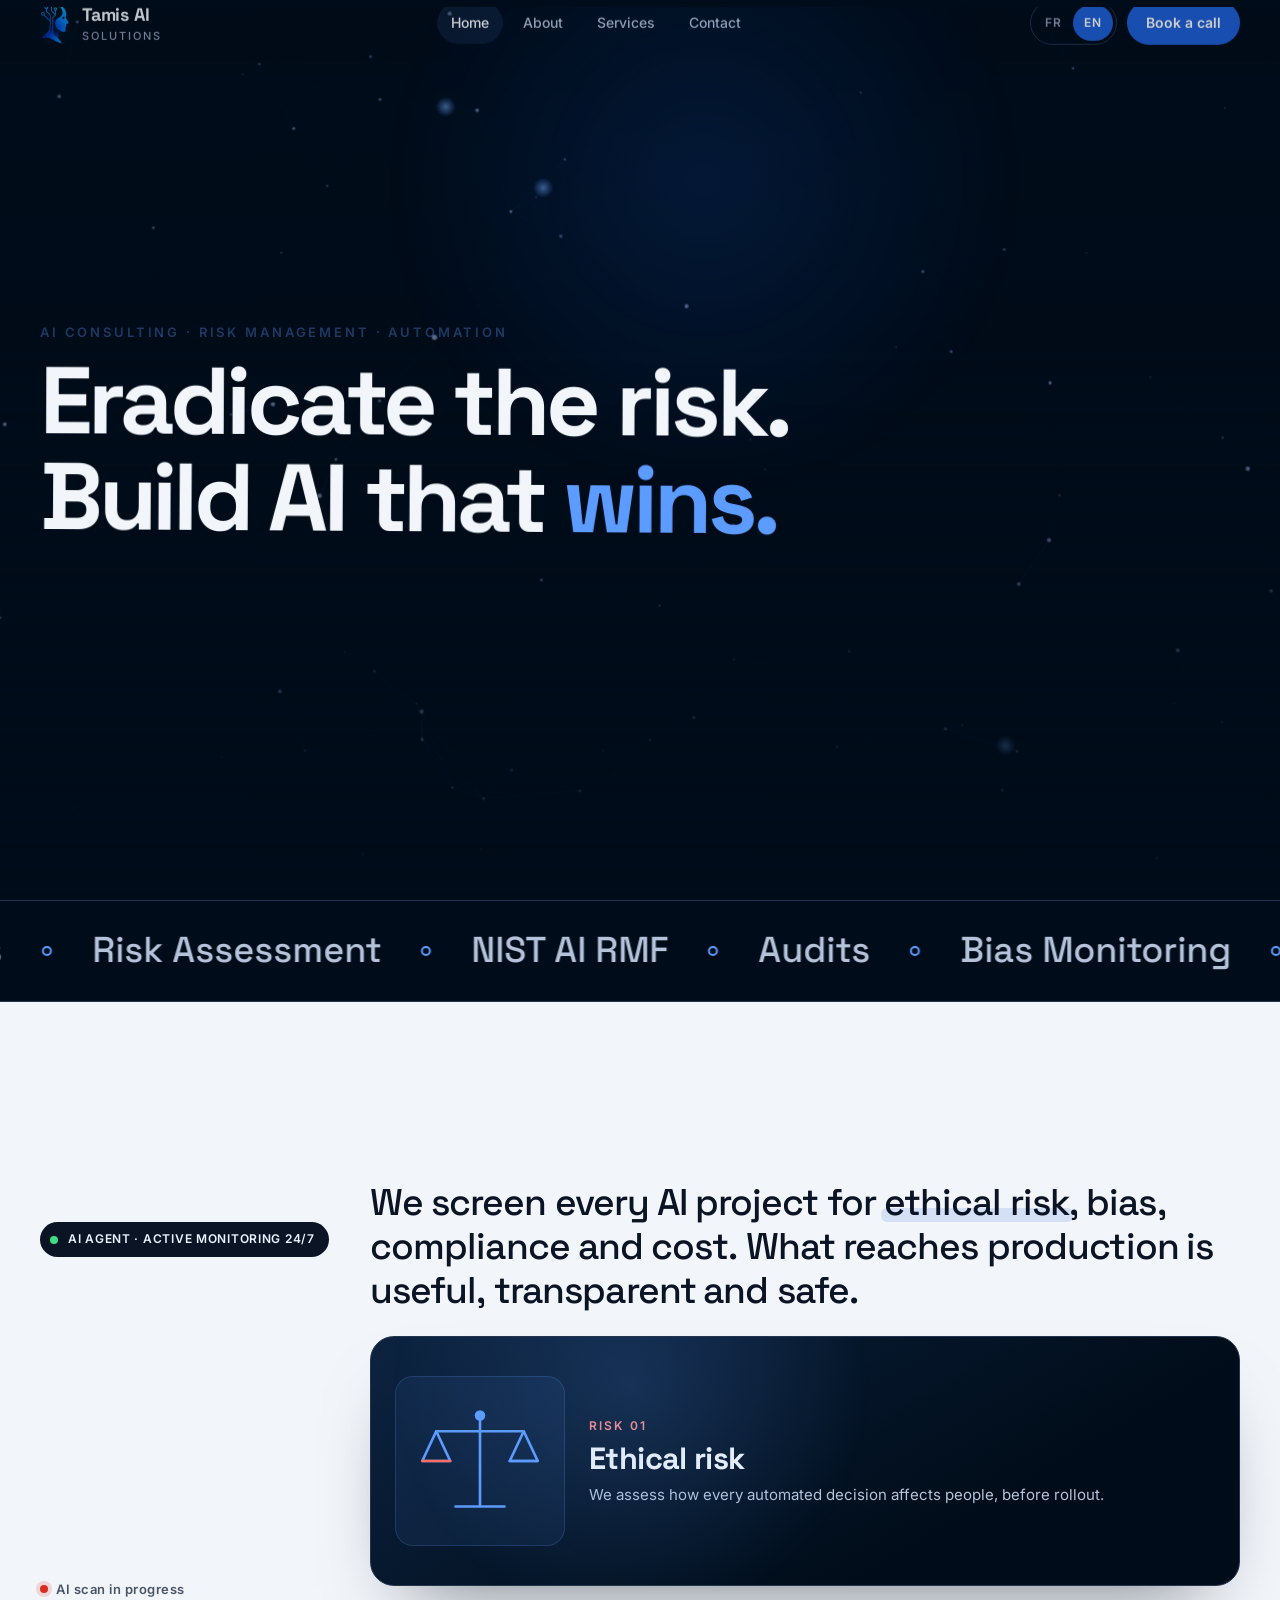
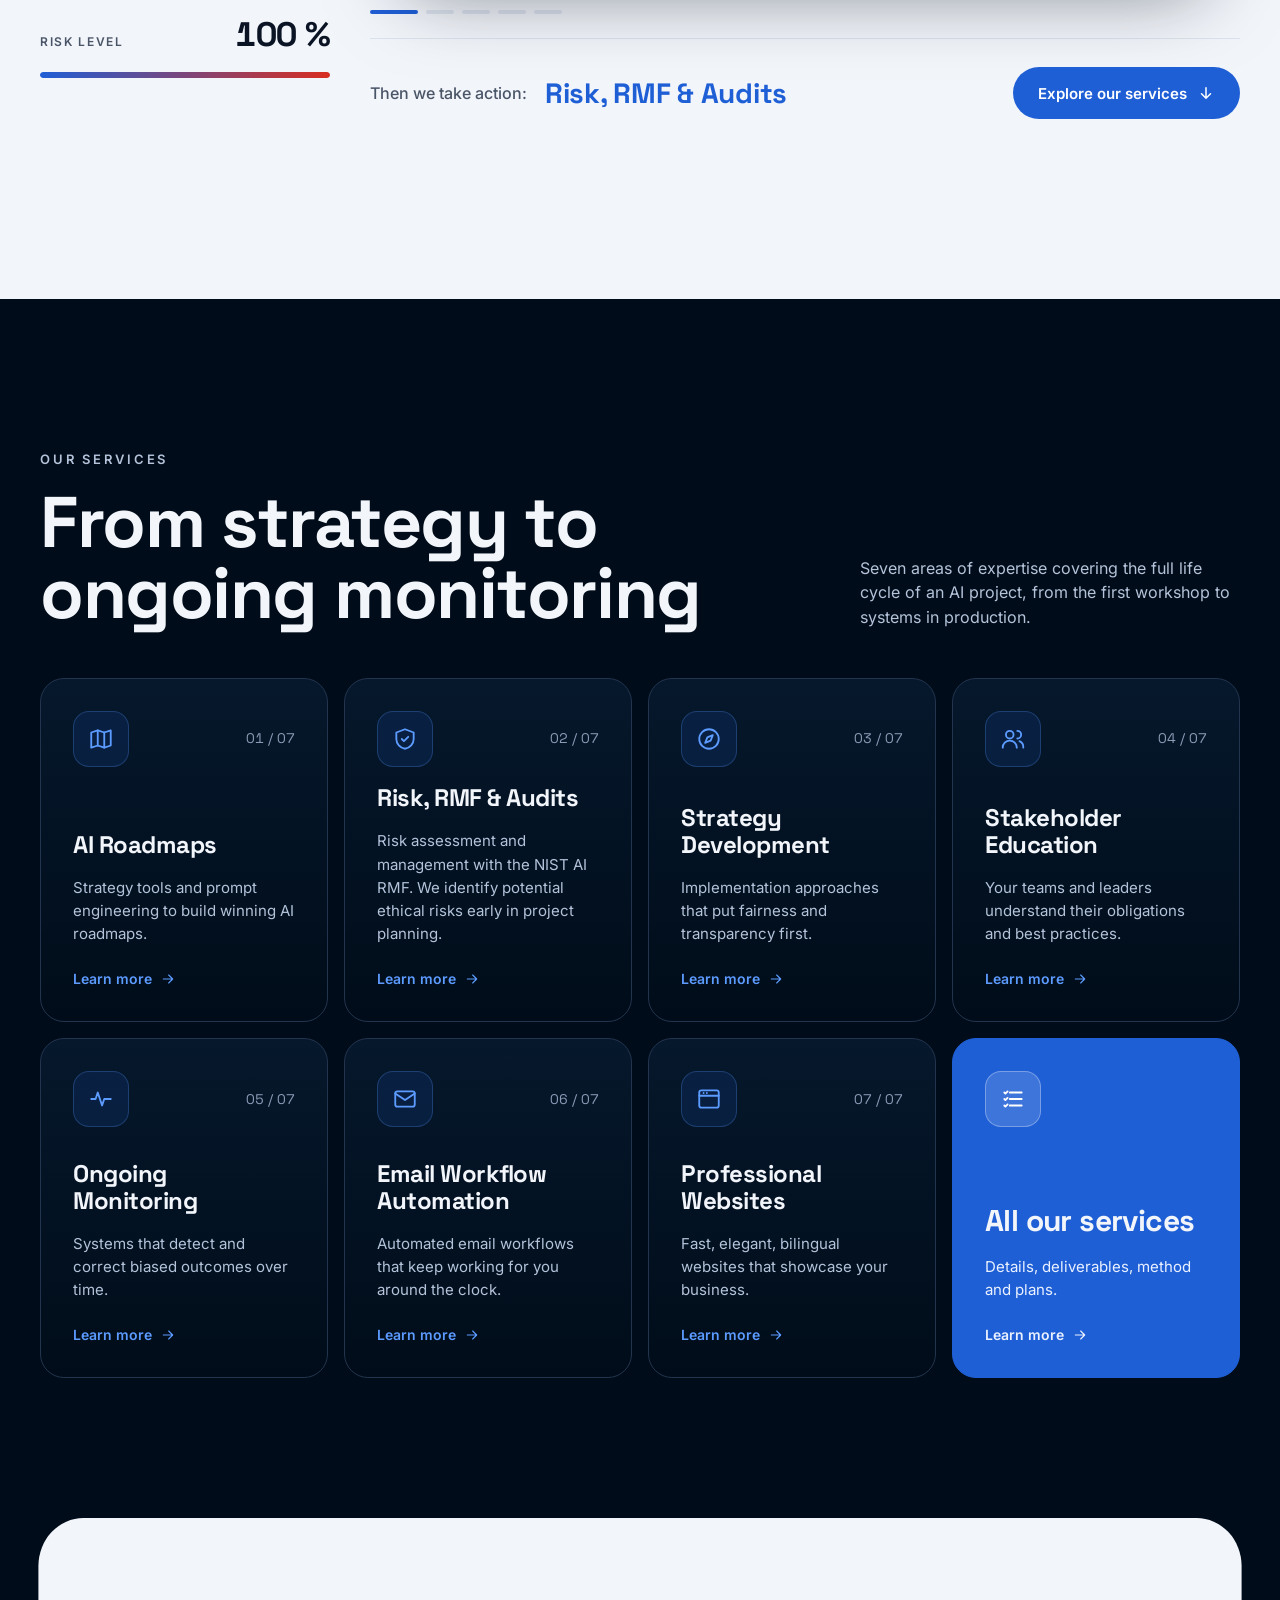
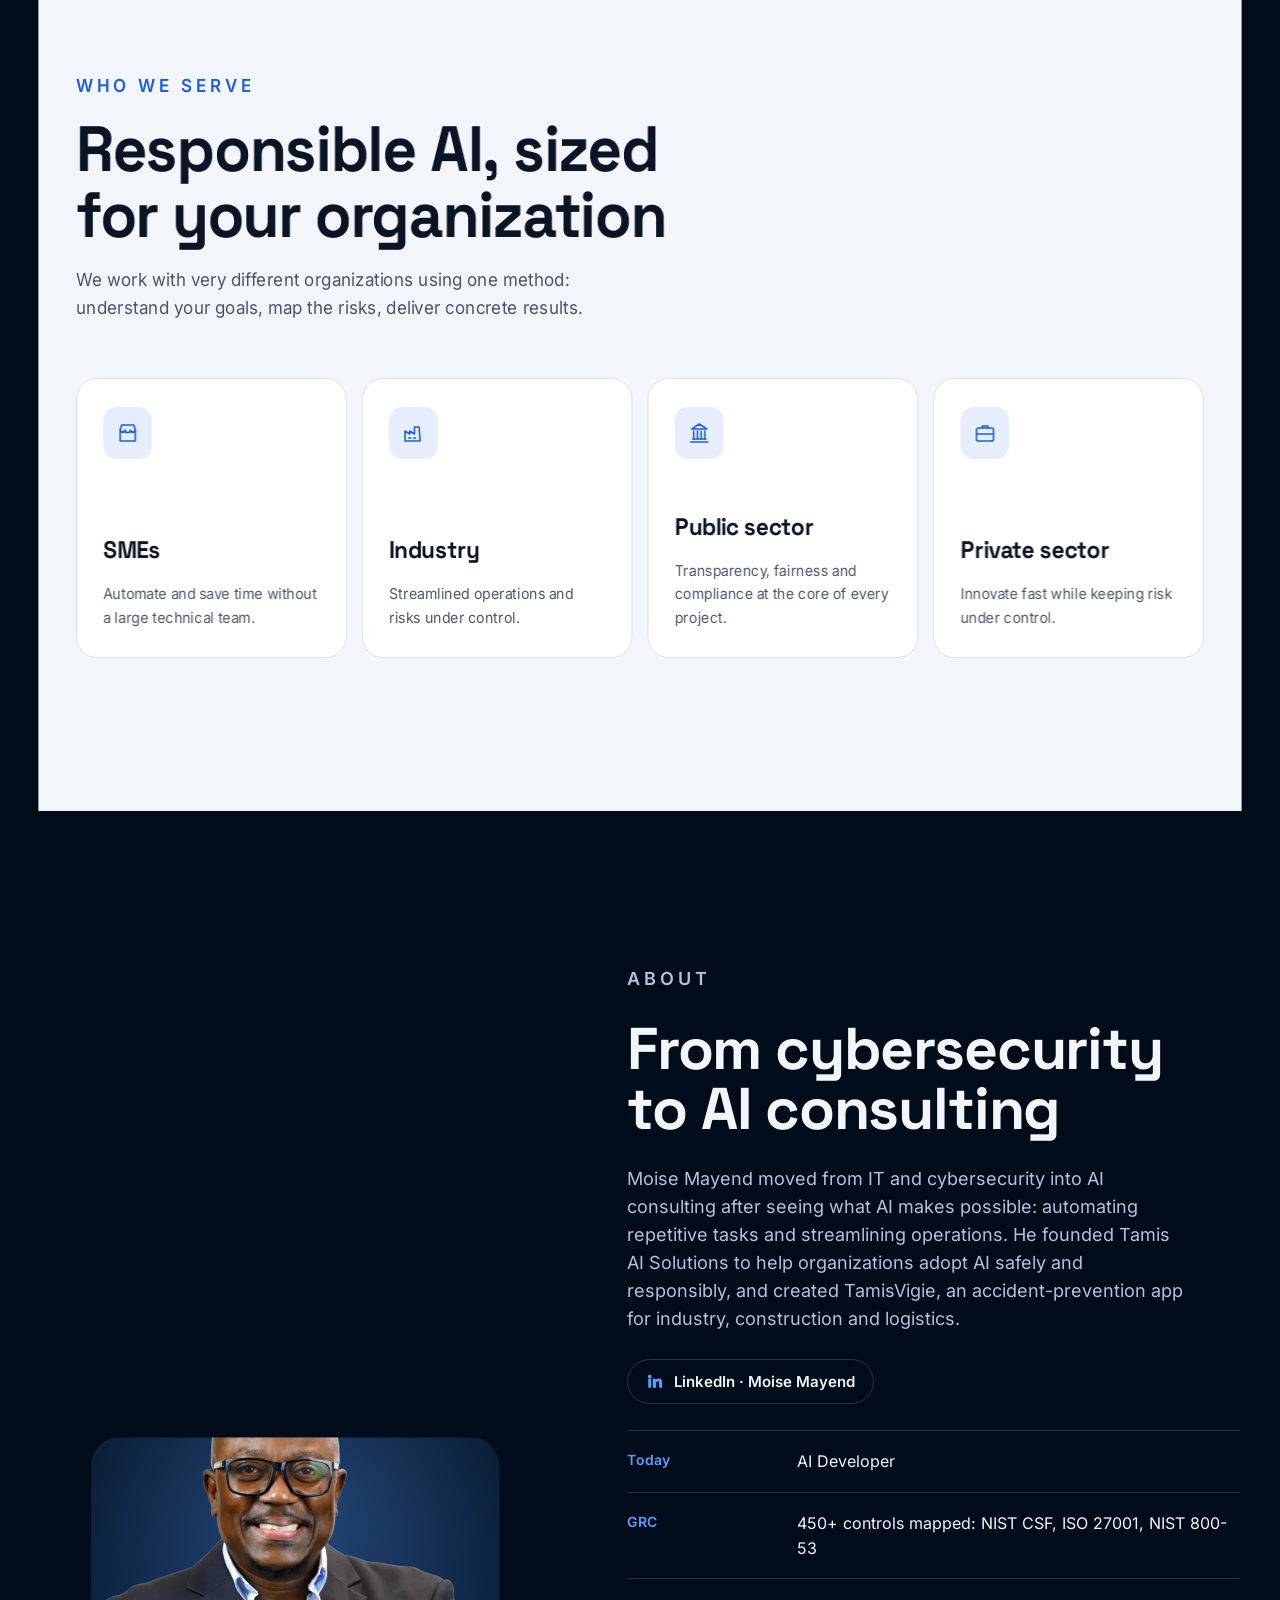
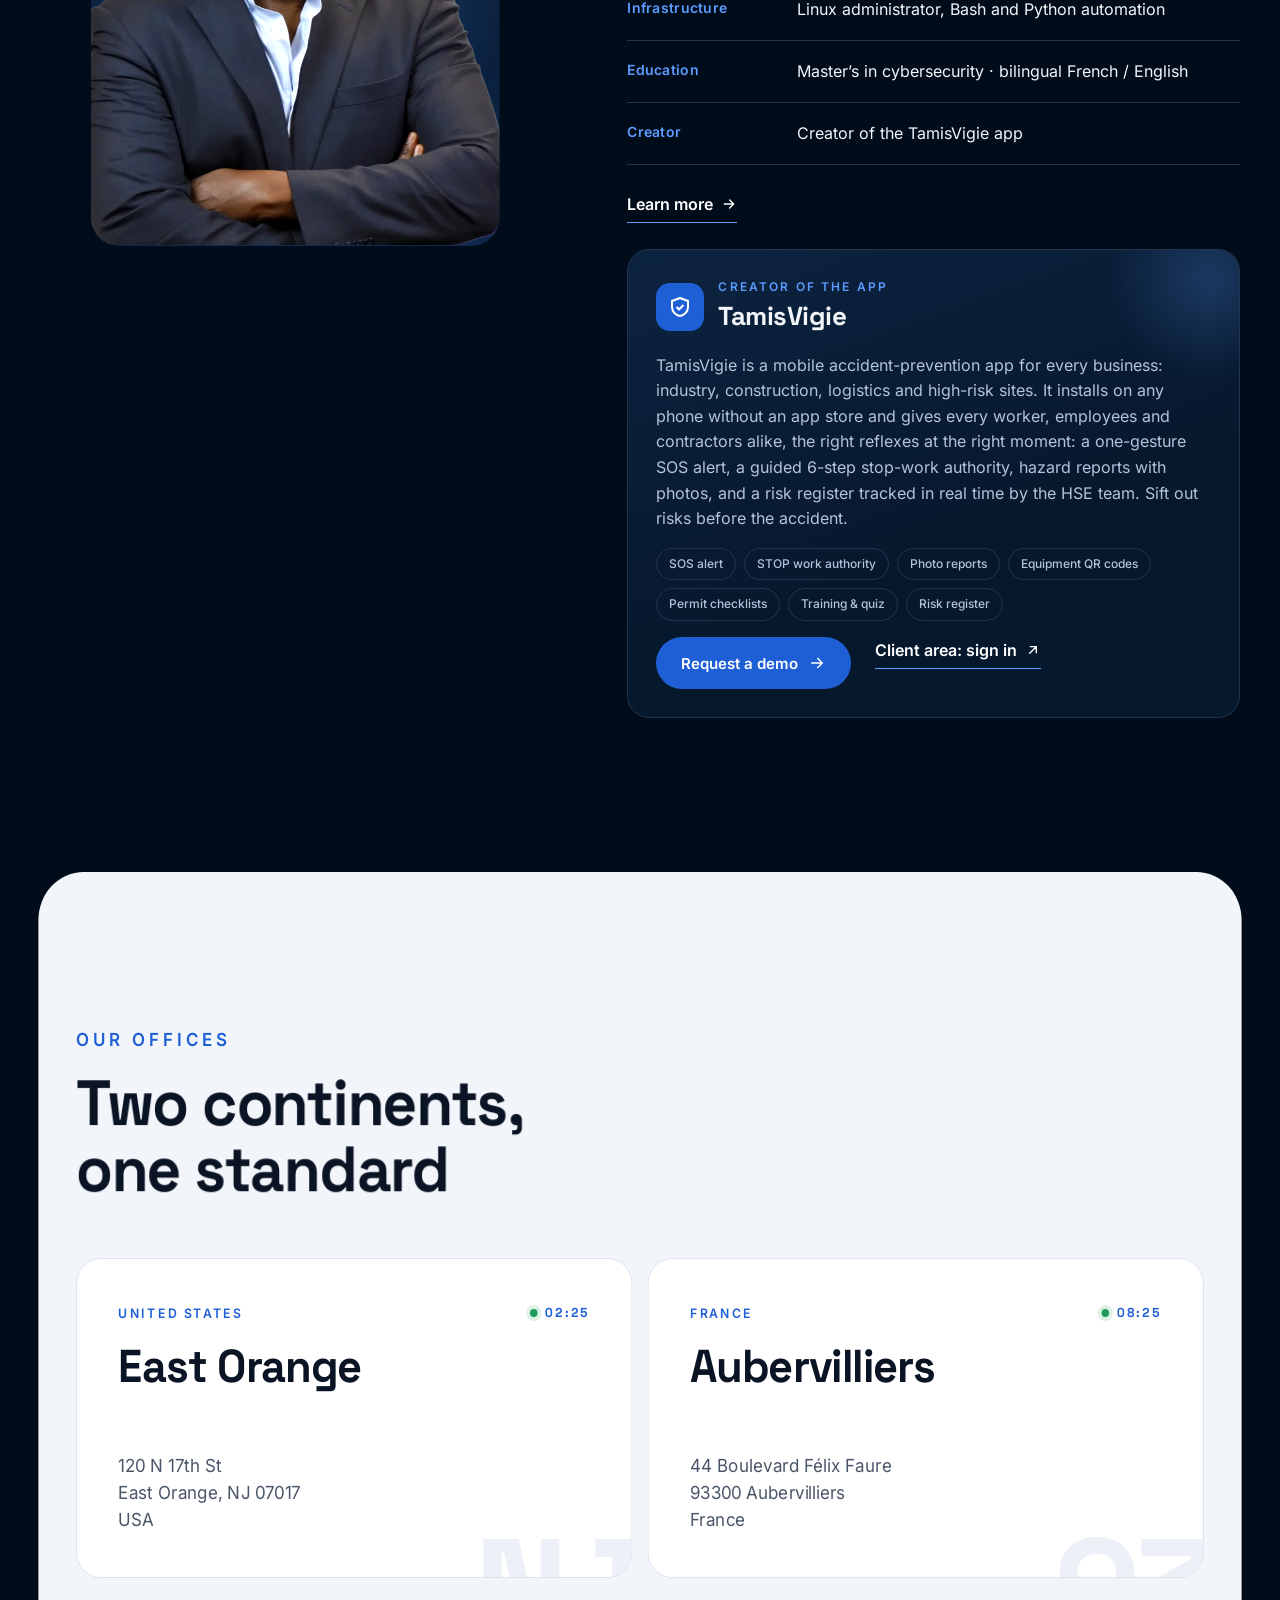
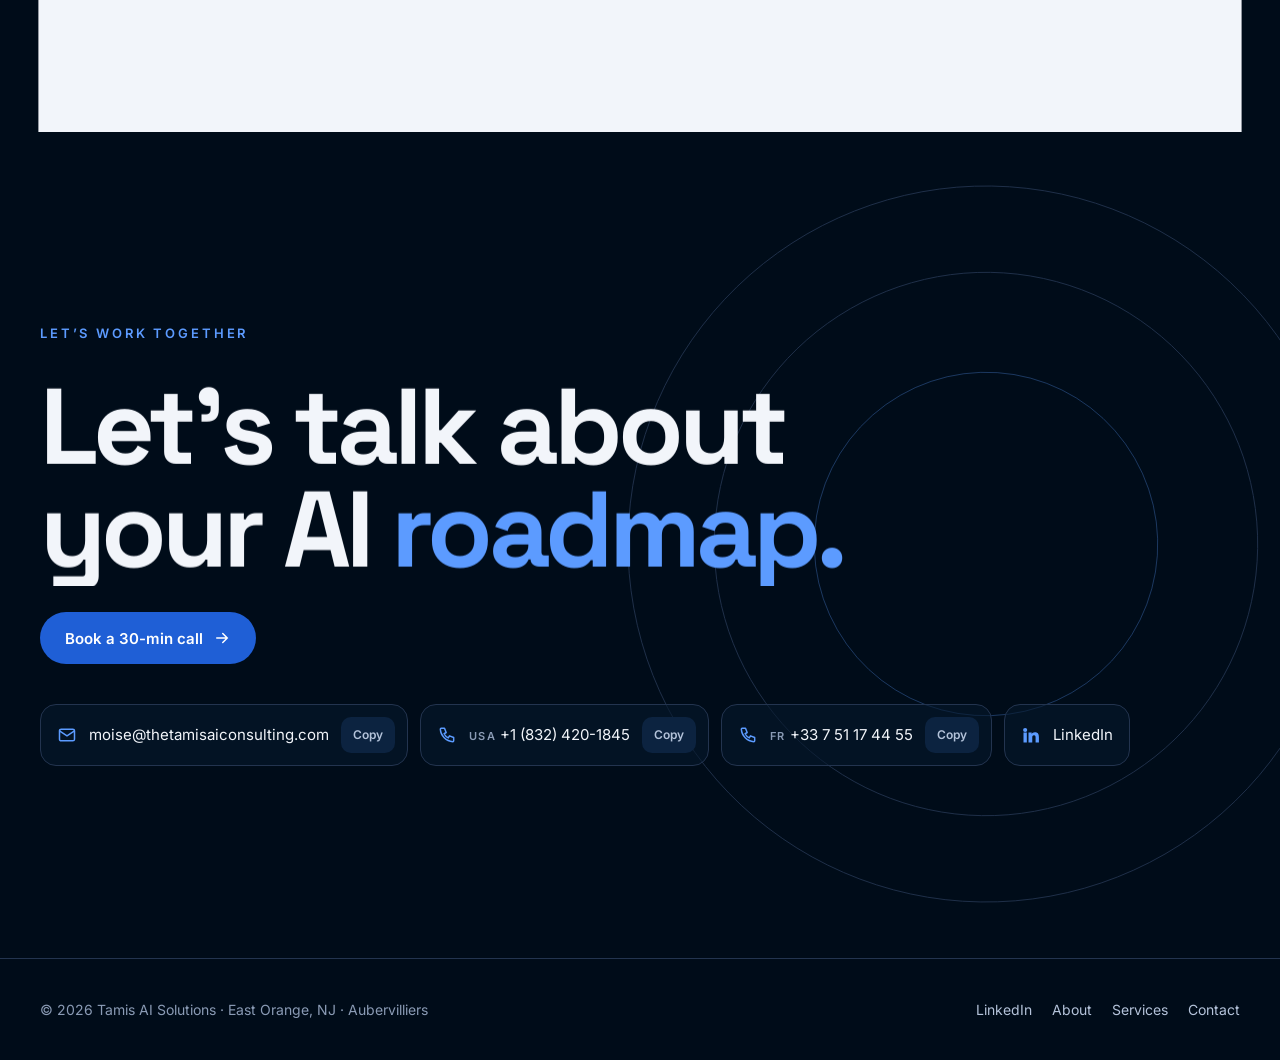
==== index.html @ cbe24662 "Publish Tamis AI site files (unzipped) Co-Authored-By: Claude Opus 5.5 <noreply@anthropic.com> Claud" ====
<!doctype html>
<html lang="fr">
<head>
<meta charset="utf-8">
<meta name="viewport" content="width=device-width, initial-scale=1, viewport-fit=cover">
<title>Tamis AI Solutions – Conseil IA &amp; gestion des risques</title>
<meta name="description" content="Tamis AI Solutions : conseil en IA, feuilles de route, gestion des risques (NIST AI RMF), audits, surveillance et automatisation. États-Unis et France.">
<meta name="theme-color" content="#000C19">
<meta name="format-detection" content="telephone=no">
<link rel="canonical" href="https://thetamisaiconsulting.com/">
<meta property="og:type" content="website">
<meta property="og:site_name" content="Tamis AI Solutions">
<meta property="og:title" content="Tamis AI Solutions – Conseil IA &amp; gestion des risques">
<meta property="og:description" content="Tamis AI Solutions : conseil en IA, feuilles de route, gestion des risques (NIST AI RMF), audits, surveillance et automatisation. États-Unis et France.">
<meta property="og:url" content="https://thetamisaiconsulting.com/">
<meta property="og:image" content="https://thetamisaiconsulting.com/assets/logo.webp">
<meta name="twitter:card" content="summary">
<link rel="icon" href="assets/mark.webp" type="image/webp">
<link rel="apple-touch-icon" href="assets/mark.webp">
<link rel="preload" href="assets/fonts/space-grotesk-latin-700-normal.woff2" as="font" type="font/woff2" crossorigin>
<link rel="preload" href="assets/fonts/inter-latin-400-normal.woff2" as="font" type="font/woff2" crossorigin>
<link rel="stylesheet" href="assets/site.css">
</head>
<body>
<a class="skip" href="#top" data-i18n="skip">Aller au contenu</a>

<div class="loader" id="loader" aria-hidden="true">
  <div class="loader-in">
    <img src="assets/mark.webp" alt="">
    <div class="loader-word"><span>T</span><span>A</span><span>M</span><span>I</span><span>S</span></div>
    <div class="loader-bar"><i></i></div>
  </div>
</div>

<header class="hdr" id="hdr">
  <div class="wrap hdr-in">
    <a class="brand" href="./" aria-label="Tamis AI Solutions">
      <img src="assets/mark.webp" alt="" width="30" height="44">
      <span><b>Tamis AI</b><small>Solutions</small></span>
    </a>
    <nav class="nav" aria-label="Navigation">
      <a href="./" aria-current="page" data-i18n="nav.home">Accueil</a>
      <a href="about.html" data-i18n="nav.about">À propos</a>
      <a href="services.html" data-i18n="nav.services">Services</a>
      <a href="contact.html" data-i18n="nav.contact">Contact</a>
    </nav>
    <div class="hdr-right">
      <div class="lang" role="group" aria-label="Langue / Language">
        <button type="button" data-lang="fr" aria-pressed="true">FR</button>
        <button type="button" data-lang="en" aria-pressed="false">EN</button>
      </div>
      <a class="btn btn-primary magnetic" href="https://calendly.com/mangonte72/30min" target="_blank" rel="noopener" data-i18n="cta.short">Prendre rendez-vous</a>
      <button type="button" class="menu-btn" aria-expanded="false" aria-controls="mnav" aria-label="Menu"><span></span></button>
    </div>
  </div>
</header>
<nav class="mnav" id="mnav" aria-label="Menu">
  <a href="./" aria-current="page"><span data-i18n="nav.home">Accueil</span><small>01</small></a>
  <a href="about.html"><span data-i18n="nav.about">À propos</span><small>02</small></a>
  <a href="services.html"><span data-i18n="nav.services">Services</span><small>03</small></a>
  <a href="contact.html"><span data-i18n="nav.contact">Contact</span><small>04</small></a>
  <a class="btn btn-primary" href="https://calendly.com/mangonte72/30min" target="_blank" rel="noopener" data-i18n="cta.short">Prendre rendez-vous</a>
</nav>

<main id="top">
  <!-- HERO -->
  <section class="hero" id="hero">
    <canvas id="net" aria-hidden="true"></canvas>
    <div class="hero-glow" id="glow" aria-hidden="true"></div>
    <div class="hero-shade" aria-hidden="true"></div>
    <div class="wrap hero-in" id="heroIn">
      <p class="eyebrow hero-fade" data-i18n="hero.eyebrow">Conseil IA · Gestion des risques · Automatisation</p>
      <h1 class="hero-title" data-lines="hero.title"></h1>
      <p class="hero-sub hero-fade" data-i18n="hero.sub"></p>
      <div class="hero-cta hero-fade">
        <a class="btn btn-primary magnetic" href="https://calendly.com/mangonte72/30min" target="_blank" rel="noopener"><span data-i18n="hero.cta1">Réserver un appel de 30 min</span><svg width="18" height="18" viewBox="0 0 24 24" fill="none" stroke="currentColor" stroke-width="2" stroke-linecap="round" aria-hidden="true"><path d="M5 12h14M13 6l6 6-6 6"/></svg></a>
        <a class="btn btn-ghost magnetic" href="#services" data-i18n="hero.cta2">Découvrir nos services</a>
      </div>
      <div class="hero-meta hero-fade">
        <div class="cities">
          <div class="city"><span>East Orange · USA</span><b data-clock="us">--:--</b></div>
          <div class="city"><span>Aubervilliers · France</span><b data-clock="fr">--:--</b></div>
        </div>
        <a class="scroll-cue" href="#manifesto"><i aria-hidden="true"></i><span data-i18n="hero.scroll">Défiler</span></a>
      </div>
    </div>
  </section>

  <!-- MARQUEE -->
  <div class="marquee" aria-hidden="true">
    <div class="marquee-track" id="marquee">
      <div class="marquee-group"><span>AI Roadmaps</span><i></i><span>Risk Assessment</span><i></i><span>NIST AI RMF</span><i></i><span>Audits</span><i></i><span>Bias Monitoring</span><i></i><span>Email Automation</span><i></i><span>Stakeholder Education</span><i></i></div>
      <div class="marquee-group"><span>AI Roadmaps</span><i></i><span>Risk Assessment</span><i></i><span>NIST AI RMF</span><i></i><span>Audits</span><i></i><span>Bias Monitoring</span><i></i><span>Email Automation</span><i></i><span>Stakeholder Education</span><i></i></div>
    </div>
  </div>

  <!-- MANIFESTO -->
  <section class="paper manifesto" id="manifesto">
    <div class="wrap manifesto-in">
      <div class="manifesto-side">
        <p class="agent-chip"><i aria-hidden="true"></i><span data-i18n="agent.label">Agent IA · surveillance active 24/7</span></p>
        <figure class="risk" id="riskGlobe" style="margin:0" aria-label="Animation : une IA localise un risque et le réduit de 99 %">
          <canvas aria-hidden="true"></canvas>
          <figcaption class="risk-hud">
            <span class="risk-state"><i></i><b data-risk="state">Analyse en cours</b></span>
            <span class="risk-num"><small data-i18n="risk.level">Niveau de risque</small><b data-risk="pct">100 %</b></span>
            <span class="risk-bar" aria-hidden="true"><i data-risk="bar"></i></span>
          </figcaption>
        </figure>
      </div>
      <div class="man-main">
        <p class="big" id="manText"></p>
        <div class="stage" id="stage" aria-live="polite"></div>
        <div class="dots" id="stageDots" aria-hidden="true"></div>
        <div class="tease" id="tease">
          <span class="tease-label" data-i18n="tease.label">Puis nous passons à l’action :</span>
          <span class="rot" id="rot" aria-live="off"></span>
          <a class="btn btn-primary magnetic tease-btn" href="#services"><span data-i18n="hero.cta2">Découvrir nos services</span><svg width="18" height="18" viewBox="0 0 24 24" fill="none" stroke="currentColor" stroke-width="2" stroke-linecap="round" aria-hidden="true"><path d="M12 5v14M6 13l6 6 6-6"/></svg></a>
        </div>
      </div>
    </div>
  </section>

  <!-- SERVICES -->
  <section class="services" id="services">
    <div class="wrap services-head">
      <div style="display:flex;flex-direction:column;gap:18px">
        <p class="eyebrow" data-i18n="svc.eyebrow">Nos services</p>
        <h2 data-i18n="svc.title">De la stratégie à la surveillance continue</h2>
      </div>
      <div style="display:flex;flex-direction:column;gap:14px;min-width:0">
        <p data-i18n="svc.intro"></p>
      </div>
    </div>
    <div class="wrap track-wrap">
      <div class="track" id="track"></div>
      <p class="swipe-hint" aria-hidden="true"><i></i><span data-i18n="swipe">Faites glisser pour voir tous les services</span></p>
    </div>
  </section>

  <!-- CLIENTS -->
  <section class="paper sheet clients" id="clients">
    <div class="wrap">
      <div class="sec-head">
        <p class="eyebrow" data-i18n="cl.eyebrow">Pour qui</p>
        <h2 data-i18n="cl.title">Une IA responsable, à la taille de votre organisation</h2>
        <p data-i18n="cl.intro"></p>
      </div>
      <div class="cl-grid" id="clGrid"></div>
    </div>
  </section>

  <!-- FOUNDER -->
  <section class="founder" id="about">
    <div class="wrap f-grid">
      <figure class="f-photo" id="fPhoto" style="margin:0">
        <img src="assets/founder.webp" alt="Moise Mayend" id="fImg" width="760" height="1069">
        <figcaption class="f-tag"><b>Moise Mayend</b><span data-i18n="f.role">Fondateur</span></figcaption>
      </figure>
      <div class="f-text">
        <p class="eyebrow" data-i18n="f.eyebrow">À propos</p>
        <h2 data-i18n="f.title">De la cybersécurité au conseil en IA</h2>
        <p data-i18n="f.bio"></p>
        <a class="li-link" href="https://www.linkedin.com/in/moise-mayend-bb1931377" target="_blank" rel="noopener"><svg width="18" height="18" viewBox="0 0 24 24" fill="currentColor" aria-hidden="true"><path d="M4.98 3.5a2.5 2.5 0 11.02 5 2.5 2.5 0 01-.02-5zM3 9h4v12H3zM9 9h3.8v1.7h.1c.5-1 1.8-2 3.8-2 4 0 4.8 2.6 4.8 6V21h-4v-5.6c0-1.3 0-3-1.9-3s-2.1 1.4-2.1 2.9V21H9z"/></svg><span>LinkedIn · Moise Mayend</span></a>
        <dl class="creds" id="creds" style="margin:0"></dl>
        <a class="tv-link" href="about.html"><span data-i18n="more">En savoir plus</span><svg width="16" height="16" viewBox="0 0 24 24" fill="none" stroke="currentColor" stroke-width="2" stroke-linecap="round" aria-hidden="true"><path d="M5 12h14M13 6l6 6-6 6"/></svg></a>
        <article class="tv" id="tv">
          <div class="tv-head">
            <div class="tv-logo"><svg width="24" height="24" viewBox="0 0 24 24" fill="none" stroke="currentColor" stroke-width="2" stroke-linejoin="round" aria-hidden="true"><path d="M12 3l8 3v6c0 4.5-3.4 8.3-8 9-4.6-.7-8-4.5-8-9V6l8-3z"/><path d="M8.5 12l2.5 2.5 4.5-4.5"/></svg></div>
            <div><p class="tv-kicker" data-i18n="tv.kicker">Créateur de l’application</p><h3>TamisVigie</h3></div>
          </div>
          <p class="tv-def" data-i18n="tv.def"></p>
          <div class="tags" id="tvTags"></div>
          <div class="tv-actions">
            <a class="btn btn-primary magnetic" href="https://calendly.com/mangonte72/30min" target="_blank" rel="noopener"><span data-i18n="tv.demo">Demander une démo</span><svg width="18" height="18" viewBox="0 0 24 24" fill="none" stroke="currentColor" stroke-width="2" stroke-linecap="round" aria-hidden="true"><path d="M5 12h14M13 6l6 6-6 6"/></svg></a>
            <a class="tv-link" href="https://mangonte72-dotcom.github.io/vigie/" target="_blank" rel="noopener"><span data-i18n="tv.login">Espace clients : se connecter</span><svg width="16" height="16" viewBox="0 0 24 24" fill="none" stroke="currentColor" stroke-width="2" stroke-linecap="round" aria-hidden="true"><path d="M7 17L17 7M8 7h9v9"/></svg></a>
          </div>
        </article>
      </div>
    </div>
  </section>

  <!-- OFFICES -->
  <section class="paper sheet offices" id="offices">
    <div class="wrap">
      <div class="sec-head">
        <p class="eyebrow" data-i18n="of.eyebrow">Nos bureaux</p>
        <h2 data-i18n="of.title">Deux continents, une même exigence</h2>
      </div>
      <div class="of-grid">
        <article class="of">
          <div class="of-flag"><span data-i18n="of.us">États-Unis</span><span class="of-time"><i></i><b data-clock="us">--:--</b></span></div>
          <h3>East Orange</h3>
          <address>120 N 17th St<br>East Orange, NJ 07017<br>USA</address>
          <div class="of-coord" aria-hidden="true">NJ</div>
        </article>
        <article class="of">
          <div class="of-flag"><span data-i18n="of.fr">France</span><span class="of-time"><i></i><b data-clock="fr">--:--</b></span></div>
          <h3>Aubervilliers</h3>
          <address>44 Boulevard Félix Faure<br>93300 Aubervilliers<br>France</address>
          <div class="of-coord" aria-hidden="true">93</div>
        </article>
      </div>
    </div>
  </section>

  <!-- CTA -->
  <section class="cta" id="contact">
    <div class="cta-ring" id="ring" aria-hidden="true"></div>
    <div class="wrap cta-in">
      <p class="eyebrow" data-i18n="cta.eyebrow">Travaillons ensemble</p>
      <h2 class="cta-title" data-lines="cta.title"></h2>
      <div class="cta-row">
        <a class="btn btn-primary magnetic" href="https://calendly.com/mangonte72/30min" target="_blank" rel="noopener"><span data-i18n="hero.cta1">Réserver un appel de 30 min</span><svg width="18" height="18" viewBox="0 0 24 24" fill="none" stroke="currentColor" stroke-width="2" stroke-linecap="round" aria-hidden="true"><path d="M5 12h14M13 6l6 6-6 6"/></svg></a>
      </div>
      <div class="contact-list">
        <div class="chip"><svg width="20" height="20" viewBox="0 0 24 24" fill="none" stroke="currentColor" stroke-width="1.8" aria-hidden="true"><rect x="3" y="5" width="18" height="14" rx="2"/><path d="M3 7l9 6 9-6"/></svg><span id="mail">moise@thetamisaiconsulting.com</span><button type="button" data-copy="mail" data-i18n="copy">Copier</button></div>
        <div class="chip"><svg width="20" height="20" viewBox="0 0 24 24" fill="none" stroke="currentColor" stroke-width="1.8" stroke-linejoin="round" aria-hidden="true"><path d="M5 4h4l2 5-2.5 1.5a11 11 0 005 5L15 13l5 2v4a1 1 0 01-1 1A16 16 0 014 5a1 1 0 011-1z"/></svg><span><small class="cc">USA</small> <span id="phone">+1 (832) 420-1845</span></span><button type="button" data-copy="phone" data-i18n="copy">Copier</button></div>
        <div class="chip"><svg width="20" height="20" viewBox="0 0 24 24" fill="none" stroke="currentColor" stroke-width="1.8" stroke-linejoin="round" aria-hidden="true"><path d="M5 4h4l2 5-2.5 1.5a11 11 0 005 5L15 13l5 2v4a1 1 0 01-1 1A16 16 0 014 5a1 1 0 011-1z"/></svg><span><small class="cc">FR</small> <span id="phone2">+33 7 51 17 44 55</span></span><button type="button" data-copy="phone2" data-i18n="copy">Copier</button></div>
        <a class="chip" style="text-decoration:none;padding-right:16px" href="https://www.linkedin.com/in/moise-mayend-bb1931377" target="_blank" rel="noopener"><svg width="20" height="20" viewBox="0 0 24 24" fill="currentColor" aria-hidden="true"><path d="M4.98 3.5a2.5 2.5 0 11.02 5 2.5 2.5 0 01-.02-5zM3 9h4v12H3zM9 9h3.8v1.7h.1c.5-1 1.8-2 3.8-2 4 0 4.8 2.6 4.8 6V21h-4v-5.6c0-1.3 0-3-1.9-3s-2.1 1.4-2.1 2.9V21H9z"/></svg><span style="user-select:auto">LinkedIn</span></a>
      </div>
    </div>
  </section>
</main>

<footer class="foot">
  <div class="wrap foot-in">
    <span>© 2026 Tamis AI Solutions · East Orange, NJ · Aubervilliers</span>
    <nav aria-label="Footer">
      <a href="https://www.linkedin.com/in/moise-mayend-bb1931377" target="_blank" rel="noopener">LinkedIn</a>
      <a href="about.html" data-i18n="nav.about">À propos</a>
      <a href="services.html" data-i18n="nav.services">Services</a>
      <a href="contact.html" data-i18n="nav.contact">Contact</a>
    </nav>
  </div>
</footer>

<script src="assets/vendor/gsap.min.js"></script>
<script src="assets/vendor/ScrollTrigger.min.js"></script>
<script src="assets/vendor/lenis.min.js"></script>
<script src="assets/i18n.js"></script>
<script src="assets/site.js"></script>

</body></html>
---- assets/site.css ----
/* Self-hosted fonts (no third-party requests) */
@font-face{font-family:"Inter";font-style:normal;font-weight:400;font-display:swap;src:url("fonts/inter-latin-400-normal.woff2") format("woff2")}
@font-face{font-family:"Inter";font-style:normal;font-weight:500;font-display:swap;src:url("fonts/inter-latin-500-normal.woff2") format("woff2")}
@font-face{font-family:"Inter";font-style:normal;font-weight:600;font-display:swap;src:url("fonts/inter-latin-600-normal.woff2") format("woff2")}
@font-face{font-family:"Space Grotesk";font-style:normal;font-weight:400;font-display:swap;src:url("fonts/space-grotesk-latin-400-normal.woff2") format("woff2")}
@font-face{font-family:"Space Grotesk";font-style:normal;font-weight:500;font-display:swap;src:url("fonts/space-grotesk-latin-500-normal.woff2") format("woff2")}
@font-face{font-family:"Space Grotesk";font-style:normal;font-weight:600;font-display:swap;src:url("fonts/space-grotesk-latin-600-normal.woff2") format("woff2")}
@font-face{font-family:"Space Grotesk";font-style:normal;font-weight:700;font-display:swap;src:url("fonts/space-grotesk-latin-700-normal.woff2") format("woff2")}
/* Layout: dark "ink" stage for the hero, services, founder and CTA; light "paper" sheets slide over it for the manifesto, clients and offices. */
:root{
  --ink:#000C19; --ink-2:#06182C; --ink-3:#0C2340; --line:#23344F;
  --paper:#F2F5FA; --paper-2:#FFFFFF; --paper-ink:#0B1424; --paper-line:#DCE3EE;
  --blue:#1F5FD6; --sky:#5C9BFF; --mist:#B4C3DA; --dim:#8A9BB5; --slate:#4A5568;
  --display:"Space Grotesk",ui-sans-serif,system-ui,sans-serif;
  --body:"Inter",ui-sans-serif,system-ui,-apple-system,"Segoe UI",sans-serif;
  --gut:max(20px,env(safe-area-inset-left,0px));
  --gut-r:max(20px,env(safe-area-inset-right,0px));
  --wrap:1240px;
  color-scheme:dark;
}
*{box-sizing:border-box}
html{background:var(--ink)}
body{margin:0;background:var(--ink);color:#F2F5FA;font-family:var(--body);font-size:16px;line-height:1.55;-webkit-font-smoothing:antialiased;overflow-x:hidden}
h1,h2,h3{font-family:var(--display);margin:0;font-weight:700;letter-spacing:-.02em;text-wrap:balance}
p{margin:0}
a{color:inherit}
img{display:block;max-width:100%}
:focus-visible{outline:2px solid var(--sky);outline-offset:3px;border-radius:6px}
.wrap{max-width:var(--wrap);margin:0 auto;padding-left:var(--gut);padding-right:var(--gut-r)}
.eyebrow{font-size:13px;font-weight:600;letter-spacing:.22em;text-transform:uppercase;color:var(--sky)}
.paper .eyebrow{color:var(--blue)}
.line{display:block;overflow:hidden;padding-bottom:.06em;margin-bottom:-.06em}
.line>span{display:inline-block;will-change:transform}

/* ---------- Preloader ---------- */
.loader{display:none}
.js-anim .loader{display:grid;position:fixed;inset:0;z-index:100;background:var(--ink);place-items:center}
.loader-in{display:flex;flex-direction:column;align-items:center;gap:22px}
.loader img{width:86px;height:auto;border-radius:12px}
.loader-word{font-family:var(--display);font-weight:700;font-size:22px;letter-spacing:.5em;padding-left:.5em;display:flex}
.loader-word span{display:inline-block}
.loader-bar{width:180px;height:2px;background:var(--line);overflow:hidden;border-radius:2px}
.loader-bar i{display:block;height:100%;width:100%;background:var(--sky);transform-origin:left;transform:scaleX(0)}

/* ---------- Header ---------- */
body::before{content:"";position:fixed;inset:0 0 auto;height:env(safe-area-inset-top,0px);z-index:60;background:var(--ink)}
.hdr{position:fixed;top:env(safe-area-inset-top,0px);left:0;right:0;z-index:50;transition:background .4s,border-color .4s,backdrop-filter .4s;border-bottom:1px solid transparent}
.hdr.scrolled{background:rgba(0,12,25,.9);backdrop-filter:blur(14px);-webkit-backdrop-filter:blur(14px);border-color:rgba(35,52,79,.7)}
.hdr-in{display:flex;align-items:center;justify-content:space-between;gap:16px;height:76px}
.brand{display:flex;align-items:center;gap:12px;text-decoration:none}
.brand img{width:30px;height:auto;border-radius:6px}
.brand b{font-family:var(--display);font-size:18px;font-weight:700;letter-spacing:-.01em}
.brand small{display:block;font-size:11px;color:var(--dim);letter-spacing:.18em;text-transform:uppercase;font-weight:500}
.nav{display:flex;align-items:center;gap:6px}
.nav a{text-decoration:none;font-size:14px;font-weight:500;color:var(--mist);padding:10px 14px;border-radius:999px;transition:color .25s,background .25s}
.nav a:hover{color:#fff;background:rgba(92,155,255,.1)}
.hdr-right{display:flex;align-items:center;gap:10px}
.lang{display:flex;border:1px solid var(--line);border-radius:999px;padding:3px}
.lang button{font:600 12px/1 var(--body);letter-spacing:.08em;background:none;border:0;color:var(--dim);padding:9px 11px;border-radius:999px;cursor:pointer;min-height:36px}
.lang button[aria-pressed="true"]{background:var(--blue);color:#fff}
.btn{display:inline-flex;align-items:center;gap:10px;font:600 15px/1 var(--body);text-decoration:none;border-radius:999px;padding:16px 24px;min-height:48px;border:1px solid transparent;cursor:pointer;transition:background .3s,color .3s,border-color .3s;will-change:transform}
.btn-primary{background:var(--blue);color:#fff}
.btn-primary:hover{background:#2C6CF0}
.btn-ghost{border-color:var(--line);color:#F2F5FA;background:rgba(6,24,44,.4)}
.btn-ghost:hover{border-color:var(--sky)}
.btn svg{transition:transform .3s}
.btn:hover svg{transform:translateX(4px)}
.hdr .btn{padding:12px 18px;font-size:14px;min-height:44px}
.menu-btn{display:none;width:44px;height:44px;border-radius:999px;border:1px solid var(--line);background:none;color:#fff;cursor:pointer;place-items:center}

/* ---------- Hero ---------- */
.hero{position:relative;min-height:100svh;display:flex;flex-direction:column;justify-content:flex-end;overflow:hidden;isolation:isolate}
.hero canvas{position:absolute;inset:0;width:100%;height:100%;z-index:-2}
.hero-glow{position:absolute;z-index:-1;width:900px;height:900px;max-width:none;border-radius:50%;background:radial-gradient(circle,rgba(31,95,214,.32),rgba(31,95,214,0) 62%);left:55%;top:20%;transform:translate(-50%,-50%);pointer-events:none}
.hero-shade{position:absolute;inset:0;z-index:-1;background:linear-gradient(180deg,rgba(0,12,25,.1) 0%,rgba(0,12,25,0) 40%,rgba(0,12,25,.85) 100%);pointer-events:none}
.hero-in{position:relative;width:100%;padding-top:150px;padding-bottom:40px;display:flex;flex-direction:column;gap:28px}
.hero h1{font-size:clamp(46px,7.4vw,118px);line-height:.98;max-width:1150px;letter-spacing:-.045em;font-weight:700}
.hero h1 .accent{color:var(--sky)}
.hero-sub{max-width:560px;font-size:clamp(17px,1.5vw,19px);color:var(--mist);line-height:1.6}
.hero-cta{display:flex;flex-wrap:wrap;gap:12px}
.hero-meta{display:flex;flex-wrap:wrap;align-items:flex-end;justify-content:space-between;gap:20px;padding-top:28px;margin-top:20px;border-top:1px solid rgba(35,52,79,.8)}
.cities{display:flex;flex-wrap:wrap;gap:28px}
.city{display:flex;flex-direction:column;gap:2px}
.city span{font-size:12px;letter-spacing:.16em;text-transform:uppercase;color:var(--dim)}
.city b{font-family:var(--display);font-weight:500;font-size:17px;font-variant-numeric:tabular-nums}
.scroll-cue{display:flex;align-items:center;gap:12px;font-size:12px;letter-spacing:.2em;text-transform:uppercase;color:var(--dim);text-decoration:none}
.scroll-cue i{width:1px;height:46px;background:var(--line);position:relative;overflow:hidden}
.scroll-cue i::after{content:"";position:absolute;left:0;top:-50%;width:1px;height:50%;background:var(--sky);animation:cue 2s cubic-bezier(.6,0,.2,1) infinite}
@keyframes cue{to{top:110%}}

/* ---------- Marquee ---------- */
.marquee{border-block:1px solid var(--line);overflow:hidden;padding-block:22px;background:var(--ink)}
.marquee-track{display:flex;width:max-content;gap:0;will-change:transform}
.marquee-group{display:flex;align-items:center;gap:40px;padding-right:40px;font-family:var(--display);font-size:clamp(22px,3vw,36px);font-weight:500;white-space:nowrap;color:var(--mist)}
.marquee-group i{width:10px;height:10px;border:2px solid var(--sky);border-radius:50%;flex:0 0 auto}

/* ---------- Paper sheets ---------- */
.paper{background:var(--paper);color:var(--paper-ink);position:relative;z-index:2}
.sheet{border-radius:0;transform-origin:50% 0}
.manifesto{padding-block:clamp(96px,14vw,180px)}
.manifesto-in{display:grid;grid-template-columns:minmax(0,1fr) minmax(0,3fr);gap:40px}
.manifesto-side{display:flex;flex-direction:column;gap:18px}
.risk{position:relative;width:100%;max-width:320px;display:flex;flex-direction:column;gap:14px}
.risk canvas{width:100%;aspect-ratio:1;display:block}
.risk-hud{display:flex;flex-direction:column;gap:10px;font-family:var(--body)}
.risk-state{display:flex;align-items:center;gap:8px;font-size:13px;font-weight:600;letter-spacing:.04em;color:var(--slate)}
.risk-state i{width:8px;height:8px;border-radius:50%;background:#D92D20;box-shadow:0 0 0 4px rgba(217,45,32,.15);transition:background .4s,box-shadow .4s}
.risk.safe .risk-state i{background:#1E9E5A;box-shadow:0 0 0 4px rgba(30,158,90,.18)}
.risk-num{display:flex;align-items:baseline;justify-content:space-between;gap:10px}
.risk-num small{font-size:12px;letter-spacing:.14em;text-transform:uppercase;color:var(--slate);font-weight:600}
.risk-num b{font-family:var(--display);font-size:34px;font-weight:700;letter-spacing:-.02em;font-variant-numeric:tabular-nums;color:var(--paper-ink)}
.risk-bar{height:6px;border-radius:6px;background:#DCE3EE;overflow:hidden}
.risk-bar i{display:block;height:100%;width:100%;border-radius:6px;background:linear-gradient(90deg,#1F5FD6,#D92D20);transform-origin:left}
@media (max-width:1000px){ .risk{max-width:300px} }
.manifesto p.big{font-family:var(--display);font-weight:500;font-size:clamp(28px,4.2vw,58px);line-height:1.12;letter-spacing:-.025em}
.manifesto .w{display:inline-block;will-change:transform,opacity,filter}
.man-main{display:flex;flex-direction:column;gap:clamp(36px,5vw,56px);min-width:0}
.kw{position:relative;z-index:0;white-space:nowrap;color:#9B1C13}
.kw-bg{position:absolute;left:-.1em;right:-.1em;bottom:.1em;height:.38em;border-radius:6px;background:rgba(217,45,32,.16);transform-origin:left;z-index:-1}
.acc{background:linear-gradient(90deg,#1F5FD6,#5C9BFF 60%,#1F5FD6);-webkit-background-clip:text;background-clip:text;color:transparent;background-size:200% 100%}
.tease{display:flex;flex-wrap:wrap;align-items:center;gap:14px 18px;padding-top:28px;border-top:1px solid var(--paper-line)}
.tease-label{font-size:16px;color:var(--slate);font-weight:500}
.rot{display:inline-grid;overflow:hidden;font-family:var(--display);font-weight:700;font-size:clamp(20px,2.2vw,28px);color:var(--blue);letter-spacing:-.01em;line-height:1.25;flex:1 1 260px;min-width:0}
.rot>span{grid-area:1/1;white-space:normal;will-change:transform}
.rot>span+span{opacity:0}
.tease-btn svg{animation:nudge 1.6s ease-in-out infinite}
@keyframes nudge{50%{transform:translateY(4px)}}
.wm{display:inline-block;overflow:hidden;vertical-align:top;padding-bottom:.22em;margin-bottom:-.22em}
.wm>span{display:inline-block;will-change:transform}
@media (prefers-reduced-motion:reduce){.tease-btn svg{animation:none}}

/* ---------- Services ---------- */
.services{position:relative;background:var(--ink);overflow:hidden}
.services-head{display:flex;flex-wrap:wrap;justify-content:space-between;align-items:flex-end;gap:24px;padding-top:clamp(96px,12vw,150px);padding-bottom:48px}
.services-head h2{font-size:clamp(38px,5.6vw,80px);line-height:1;max-width:760px}
.services-head p{max-width:380px;color:var(--mist)}
.progress{height:2px;background:var(--line);border-radius:2px;margin-top:8px;overflow:hidden}
.progress i{display:block;height:100%;background:var(--sky);transform-origin:left;transform:scaleX(0)}
.track-wrap{padding-bottom:clamp(96px,12vw,140px)}
.track{display:grid;grid-template-columns:repeat(4,minmax(0,1fr));gap:16px}
.svc{position:relative;min-height:340px;text-decoration:none;color:inherit;border:1px solid var(--line);border-radius:24px;padding:32px;display:flex;flex-direction:column;gap:18px;background:linear-gradient(180deg,var(--ink-2),var(--ink));overflow:hidden;--mx:50%;--my:0%}
.svc::before{content:"";position:absolute;inset:0;background:radial-gradient(420px circle at var(--mx) var(--my),rgba(92,155,255,.16),transparent 60%);opacity:0;transition:opacity .4s;pointer-events:none}
.svc:hover::before{opacity:1}
.svc:hover{border-color:#2F4A72}
.svc-top{display:flex;justify-content:space-between;align-items:center}
.svc-n{font-family:var(--display);font-size:14px;color:var(--dim);font-variant-numeric:tabular-nums}
.svc-ic{width:56px;height:56px;border-radius:16px;background:rgba(31,95,214,.14);border:1px solid rgba(92,155,255,.25);display:grid;place-items:center;color:var(--sky)}
.svc h3{font-size:24px;line-height:1.1;margin-top:auto}
.svc-more{display:inline-flex;align-items:center;gap:8px;font-size:14px;font-weight:600;color:var(--sky);margin-top:4px}
.svc-more svg{transition:transform .3s}
.svc:hover .svc-more svg{transform:translateX(5px)}
.svc.all{background:var(--blue);border-color:var(--blue);justify-content:space-between}
.svc.all h3{font-size:30px}
.svc.all p,.svc.all .svc-more{color:#EAF1FF}
.svc.all:hover{background:#2C6CF0}
.svc p{color:var(--mist);font-size:15px}
.tags{display:flex;flex-wrap:wrap;gap:8px}
.tags span{font-size:12px;font-weight:500;color:var(--mist);border:1px solid var(--line);border-radius:999px;padding:6px 12px}

/* ---------- Clients ---------- */
.clients{padding-block:clamp(96px,12vw,160px)}
.sec-head{display:flex;flex-direction:column;gap:18px;max-width:820px;margin-bottom:56px}
.sec-head h2{font-size:clamp(36px,5vw,72px);line-height:1.02}
.sec-head p{font-size:18px;color:var(--slate);max-width:600px}
.cl-grid{display:grid;grid-template-columns:repeat(4,minmax(0,1fr));gap:16px}
.cl{background:var(--paper-2);border:1px solid var(--paper-line);border-radius:22px;padding:28px;display:flex;flex-direction:column;gap:14px;min-height:280px;transition:transform .5s cubic-bezier(.2,.8,.2,1),box-shadow .5s;transform-style:preserve-3d}
.cl:hover{box-shadow:0 30px 60px -30px rgba(11,20,36,.35)}
.cl-ic{width:52px;height:52px;border-radius:14px;background:#E6EEFD;color:var(--blue);display:grid;place-items:center}
.cl h3{font-size:24px;margin-top:auto}
.cl p{color:var(--slate);font-size:15px}

/* ---------- Founder ---------- */
.founder{background:var(--ink);padding-block:clamp(96px,12vw,160px);overflow:hidden}
.f-grid{display:grid;grid-template-columns:minmax(0,5fr) minmax(0,6fr);gap:clamp(32px,6vw,96px);align-items:center}
.f-photo{position:relative;border-radius:28px;overflow:hidden;aspect-ratio:4/5;max-width:100%;background:radial-gradient(70% 55% at 50% 30%,rgba(92,155,255,.35),rgba(92,155,255,0) 70%),radial-gradient(120% 80% at 50% 100%,#123060,var(--ink-2))}
.f-photo img{position:absolute;left:0;right:0;bottom:0;width:100%;height:94%;object-fit:contain;object-position:50% 100%;filter:brightness(1.06) contrast(1.04);will-change:transform}
.f-photo::after{content:"";position:absolute;inset:0;border:1px solid var(--line);border-radius:28px;pointer-events:none}
.f-tag{position:absolute;left:20px;bottom:20px;z-index:2;background:rgba(0,12,25,.72);backdrop-filter:blur(10px);-webkit-backdrop-filter:blur(10px);border:1px solid var(--line);border-radius:14px;padding:12px 16px}
.f-tag b{font-family:var(--display);display:block;font-size:17px}
.f-tag span{font-size:13px;color:var(--mist)}
.f-text{display:flex;flex-direction:column;gap:26px}
.f-text h2{font-size:clamp(36px,4.6vw,64px);line-height:1.02}
.f-text>p{font-size:18px;color:var(--mist);max-width:560px}
.creds{display:flex;flex-direction:column}
.cred{display:grid;grid-template-columns:150px minmax(0,1fr);gap:20px;padding:18px 0;border-top:1px solid var(--line)}
.cred:last-child{border-bottom:1px solid var(--line)}
.cred dt{color:var(--sky);font-weight:600;font-size:14px;letter-spacing:.02em}
.cred dd{margin:0;font-size:16px}
.tv{position:relative;border:1px solid var(--line);border-radius:22px;padding:28px;background:linear-gradient(160deg,var(--ink-3),var(--ink-2) 60%);display:flex;flex-direction:column;gap:16px;overflow:hidden}
.tv::after{content:"";position:absolute;right:-80px;top:-80px;width:220px;height:220px;border-radius:50%;background:radial-gradient(circle,rgba(92,155,255,.22),transparent 65%);pointer-events:none}
.tv-head{display:flex;align-items:center;gap:14px}
.tv-logo{width:48px;height:48px;border-radius:14px;background:var(--blue);color:#fff;display:grid;place-items:center;flex:0 0 auto}
.tv-kicker{font-size:12px;font-weight:600;letter-spacing:.18em;text-transform:uppercase;color:var(--sky)}
.tv h3{font-size:26px}
.tv-def{color:var(--mist);font-size:16px;line-height:1.6}
.tv-link{display:inline-flex;align-items:center;gap:8px;align-self:flex-start;color:#fff;font-weight:600;text-decoration:none;border-bottom:1px solid var(--sky);padding-bottom:4px;min-height:32px}
.tv-link:hover{color:var(--sky)}
.li-link{display:inline-flex;align-items:center;gap:10px;align-self:flex-start;color:#F2F5FA;text-decoration:none;font-weight:600;font-size:15px;border:1px solid var(--line);border-radius:999px;padding:10px 18px;min-height:44px;transition:border-color .3s,color .3s}
.li-link svg{color:var(--sky)}
.li-link:hover{border-color:var(--sky)}
.tv-actions{display:flex;flex-wrap:wrap;align-items:center;gap:12px 24px}
.tv-ref{font-size:14px;color:var(--dim);display:flex;align-items:center;gap:10px;padding-top:14px;border-top:1px solid var(--line)}
.tv-ref b{font-family:var(--display);font-size:16px;color:#F2F5FA;letter-spacing:.02em}
.cc{font-size:11px;font-weight:600;letter-spacing:.12em;color:var(--dim)}

/* ---------- Offices ---------- */
.offices{padding-block:clamp(96px,12vw,160px)}
.of-grid{display:grid;grid-template-columns:repeat(2,minmax(0,1fr));gap:16px}
.of{position:relative;background:var(--paper-2);border:1px solid var(--paper-line);border-radius:26px;padding:clamp(28px,4vw,44px);display:flex;flex-direction:column;gap:20px;overflow:hidden;min-height:320px}
.of-flag{display:flex;justify-content:space-between;align-items:center;gap:12px}
.of-flag span{font-size:13px;font-weight:600;letter-spacing:.18em;text-transform:uppercase;color:var(--blue)}
.of-time{font-family:var(--display);font-size:15px;color:var(--slate);font-variant-numeric:tabular-nums;display:flex;align-items:center;gap:8px}
.of-time i{width:8px;height:8px;border-radius:50%;background:#1E9E5A;box-shadow:0 0 0 4px rgba(30,158,90,.15)}
.of h3{font-size:clamp(30px,3.6vw,48px);line-height:1}
.of address{font-style:normal;font-size:18px;color:var(--slate);line-height:1.5;margin-top:auto}
.of-coord{position:absolute;right:-10px;bottom:-30px;font-family:var(--display);font-size:clamp(80px,12vw,150px);font-weight:700;color:#EDF1F7;letter-spacing:-.05em;line-height:1;pointer-events:none;z-index:0}
.of>*:not(.of-coord){position:relative;z-index:1}

/* ---------- CTA ---------- */
.cta{background:var(--ink);padding-block:clamp(110px,15vw,200px);position:relative;overflow:hidden;text-align:left}
.cta-ring{position:absolute;right:-12vw;top:50%;width:min(70vw,900px);aspect-ratio:1;border-radius:50%;border:1px solid var(--line);transform:translateY(-50%);pointer-events:none}
.cta-ring::before,.cta-ring::after{content:"";position:absolute;inset:12%;border-radius:50%;border:1px solid var(--line)}
.cta-ring::after{inset:26%;border-color:rgba(92,155,255,.35)}
.cta-in{position:relative;display:flex;flex-direction:column;gap:32px}
.cta h2{font-size:clamp(46px,8.4vw,128px);line-height:.95;letter-spacing:-.045em;max-width:1100px}
.cta h2 .accent{color:var(--sky)}
.cta-row{display:flex;flex-wrap:wrap;align-items:center;gap:16px}
.contact-list{display:flex;flex-wrap:wrap;gap:12px;margin-top:8px}
.chip{display:flex;align-items:center;gap:12px;border:1px solid var(--line);border-radius:16px;padding:12px 12px 12px 16px;background:rgba(6,24,44,.6);min-width:0}
.chip svg{color:var(--sky);flex:0 0 auto}
.chip span{font-size:15px;user-select:all;overflow-wrap:anywhere}
.chip button{font:600 12px/1 var(--body);background:var(--ink-3);color:var(--mist);border:0;border-radius:10px;padding:10px 12px;cursor:pointer;min-height:36px}
.chip button:hover{color:#fff}

/* ---------- Footer ---------- */
.foot{border-top:1px solid var(--line);padding-block:40px;color:var(--dim);font-size:14px}
.foot-in{display:flex;flex-wrap:wrap;justify-content:space-between;gap:16px}
.foot a{color:var(--mist);text-decoration:none}
.foot a:hover{color:#fff}
.foot nav{display:flex;flex-wrap:wrap;gap:20px}

/* ---------- Responsive ---------- */
@media (max-width:1000px){
  .nav{display:none}
  .cl-grid{grid-template-columns:repeat(2,minmax(0,1fr))}
  .f-grid{grid-template-columns:minmax(0,1fr)}
  .f-photo{max-width:480px}
  .manifesto-in{grid-template-columns:minmax(0,1fr)}
}
@media (max-width:1100px){ .track{grid-template-columns:repeat(2,minmax(0,1fr))} }
@media (max-width:640px){ .track{grid-template-columns:minmax(0,1fr)} .svc{min-height:0} .svc h3{margin-top:12px} }
.progress{display:none}
@media (max-width:640px){
  .hdr .btn{display:none}
  .brand small{display:none}
  .cl-grid,.of-grid{grid-template-columns:minmax(0,1fr)}
  .cl{min-height:0}
  .cred{grid-template-columns:minmax(0,1fr);gap:4px}
  .hero-in{padding-top:120px}
  .hero-glow{width:600px;height:600px}
}
@media (prefers-reduced-motion:reduce){
  .scroll-cue i::after{animation:none}
  *{scroll-behavior:auto!important}
}

/* =========================================================
   Shared additions: active nav, mobile menu, sub-pages
   ========================================================= */
.nav a[aria-current="page"]{color:#fff;background:rgba(92,155,255,.12)}
.menu-btn{display:none}
@media (max-width:1000px){ .menu-btn{display:grid} }
.menu-btn span{display:block;width:18px;height:2px;background:currentColor;border-radius:2px;position:relative}
.menu-btn span::before,.menu-btn span::after{content:"";position:absolute;left:0;width:18px;height:2px;background:currentColor;border-radius:2px;transition:transform .35s}
.menu-btn span::before{top:-6px}.menu-btn span::after{top:6px}
.menu-open .menu-btn span{background:transparent}
.menu-open .menu-btn span::before{transform:translateY(6px) rotate(45deg)}
.menu-open .menu-btn span::after{transform:translateY(-6px) rotate(-45deg)}
.mnav{position:fixed;inset:0;z-index:45;background:var(--ink);display:flex;flex-direction:column;justify-content:center;gap:8px;padding:120px max(24px,env(safe-area-inset-right,0px)) 40px max(24px,env(safe-area-inset-left,0px));clip-path:inset(0 0 100% 0);visibility:hidden;transition:clip-path .7s cubic-bezier(.7,0,.2,1),visibility 0s linear .7s}
.menu-open .mnav{clip-path:inset(0 0 0 0);visibility:visible;transition:clip-path .7s cubic-bezier(.7,0,.2,1),visibility 0s}
.mnav a{font-family:var(--display);font-size:clamp(38px,11vw,56px);font-weight:700;letter-spacing:-.03em;text-decoration:none;color:#F2F5FA;line-height:1.15;display:flex;align-items:baseline;gap:14px}
.mnav a small{font-size:14px;color:var(--dim);font-family:var(--body);font-weight:500;letter-spacing:0}
.mnav a[aria-current="page"]{color:var(--sky)}
.mnav .btn{margin-top:28px;align-self:flex-start;font-size:16px}
.menu-open{overflow:hidden}

/* Sub-page hero */
.phero{position:relative;min-height:88svh;display:flex;flex-direction:column;justify-content:flex-end;overflow:hidden;isolation:isolate}
.phero .hero-in{padding-bottom:64px}
.phero h1{font-size:clamp(46px,8vw,124px);line-height:.96;letter-spacing:-.045em;max-width:1200px}
.phero h1 .accent{color:var(--sky)}
.crumbs{display:flex;gap:10px;font-size:13px;color:var(--dim);letter-spacing:.04em}
.crumbs a{color:var(--mist);text-decoration:none}
.crumbs a:hover{color:#fff}
.outline-word{position:absolute;left:0;bottom:-2vw;z-index:-1;font-family:var(--display);font-weight:700;font-size:28vw;line-height:.8;letter-spacing:-.06em;color:transparent;-webkit-text-stroke:1px rgba(92,155,255,.22);white-space:nowrap;pointer-events:none;will-change:transform}

/* Pillars (mission) */
.pillars{display:grid;grid-template-columns:repeat(4,minmax(0,1fr));gap:16px}
.pillar{background:var(--paper-2);border:1px solid var(--paper-line);border-radius:22px;padding:30px;display:flex;flex-direction:column;gap:14px;min-height:260px}
.pillar .cl-ic{margin-bottom:auto}
.pillar h3{font-size:24px;line-height:1.1}
.pillar p{color:var(--slate);font-size:15px}

/* Path (parcours) */
.path{position:relative;display:grid;grid-template-columns:repeat(5,minmax(0,1fr));gap:20px;padding-top:40px}
.path-line{position:absolute;left:0;right:0;top:9px;height:2px;background:var(--line)}
.path-line i{position:absolute;inset:0;background:linear-gradient(90deg,var(--blue),var(--sky));transform-origin:left;transform:scaleX(0)}
.step{position:relative;display:flex;flex-direction:column;gap:10px}
.step::before{content:"";position:absolute;top:-40px;left:0;width:20px;height:20px;border-radius:50%;background:var(--ink);border:2px solid var(--sky);box-shadow:0 0 0 6px rgba(92,155,255,.12)}
.step.now::before{background:var(--sky)}
.step b{font-family:var(--display);font-size:20px;line-height:1.15}
.step p{font-size:14px;color:var(--mist)}
.step span{font-size:12px;letter-spacing:.16em;text-transform:uppercase;color:var(--sky);font-weight:600}

/* Roles */
.roles{display:grid;grid-template-columns:repeat(3,minmax(0,1fr));gap:1px;background:var(--paper-line);border:1px solid var(--paper-line);border-radius:24px;overflow:hidden}
.role{background:var(--paper-2);padding:32px;display:flex;flex-direction:column;gap:12px;min-height:220px;transition:background .4s}
.role:hover{background:#F7F9FD}
.role h3{font-size:22px;margin-top:auto}
.role p{color:var(--slate);font-size:15px}

/* Principles */
.principles{display:flex;flex-direction:column}
.pr{display:grid;grid-template-columns:120px minmax(0,1fr) minmax(0,1.2fr);gap:24px;align-items:baseline;padding:30px 0;border-top:1px solid var(--line);position:relative}
.pr:last-child{border-bottom:1px solid var(--line)}
.pr em{font-style:normal;font-family:var(--display);font-size:15px;color:var(--dim);font-variant-numeric:tabular-nums}
.pr h3{font-size:clamp(28px,3.4vw,46px);line-height:1;transition:color .3s,transform .5s cubic-bezier(.2,.8,.2,1)}
.pr p{color:var(--mist);font-size:16px}
.pr:hover h3{color:var(--sky);transform:translateX(10px)}

/* Product feature (TamisVigie, about page) */
.product{display:grid;grid-template-columns:minmax(0,1.1fr) minmax(0,1fr);gap:clamp(32px,5vw,80px);align-items:center}
.product .tv{padding:clamp(28px,4vw,44px)}
.phone{position:relative;justify-self:center;width:min(300px,100%);aspect-ratio:9/18.5;border-radius:44px;border:1px solid var(--line);background:linear-gradient(180deg,#0E2342,#06182C);padding:16px;box-shadow:0 60px 120px -40px rgba(31,95,214,.45)}
.phone-in{height:100%;border-radius:32px;background:#F4F6FA;color:#0F1B2D;padding:18px 14px;display:flex;flex-direction:column;gap:10px;overflow:hidden;font-size:12px}
.ph-top{display:flex;align-items:center;gap:8px;font-family:var(--display);font-weight:700;font-size:14px}
.ph-top i{width:24px;height:24px;border-radius:7px;background:#1A4FE0;display:block}
.ph-h{font-family:var(--display);font-weight:700;font-size:17px;line-height:1.15;color:#0F1B2D}
.ph-sos{border-radius:14px;background:#D92D20;color:#fff;padding:12px;font-weight:700;display:flex;align-items:center;gap:10px}
.ph-sos span{width:34px;height:34px;border-radius:50%;background:#fff;color:#D92D20;display:grid;place-items:center;font-size:10px;font-weight:800}
.ph-stop{border-radius:14px;background:#F2B705;color:#111A2B;padding:12px;font-weight:700}
.ph-grid{display:grid;grid-template-columns:1fr 1fr;gap:8px}
.ph-grid div{background:#fff;border:1px solid #E3E8EF;border-radius:12px;padding:10px;font-weight:600}
.ph-row{background:#fff;border:1px solid #E3E8EF;border-radius:12px;padding:10px;display:flex;gap:8px;align-items:center}
.ph-row b{width:26px;height:26px;border-radius:8px;background:#D92D20;color:#fff;display:grid;place-items:center;font-size:11px}

/* Services page */
.svc-layout{display:grid;grid-template-columns:260px minmax(0,1fr);gap:clamp(32px,5vw,80px);align-items:start}
.svc-nav{position:sticky;top:110px;display:flex;flex-direction:column;gap:2px}
.svc-nav a{display:flex;gap:12px;align-items:baseline;padding:10px 14px;border-radius:12px;text-decoration:none;color:var(--dim);font-size:15px;font-weight:500;transition:color .3s,background .3s}
.svc-nav a em{font-style:normal;font-size:12px;font-variant-numeric:tabular-nums}
.svc-nav a:hover{color:#fff}
.svc-nav a.on{color:#fff;background:rgba(92,155,255,.12)}
.svc-nav a.on em{color:var(--sky)}
.sd{scroll-margin-top:100px;display:grid;grid-template-columns:minmax(0,1fr);gap:22px;padding:56px 0;border-top:1px solid var(--line)}
.sd:first-child{border-top:0;padding-top:0}
.sd-top{display:flex;align-items:center;gap:16px}
.sd h2{font-size:clamp(34px,4.4vw,60px);line-height:1}
.sd .lead{font-size:clamp(18px,1.6vw,21px);color:var(--mist);max-width:680px;line-height:1.55}
.sd-cols{display:grid;grid-template-columns:minmax(0,1fr) minmax(0,1fr);gap:20px}
.box{border:1px solid var(--line);border-radius:20px;padding:26px;background:var(--ink-2);display:flex;flex-direction:column;gap:14px}
.box h3{font-size:14px;letter-spacing:.16em;text-transform:uppercase;color:var(--sky);font-family:var(--body);font-weight:600}
.box ul{margin:0;padding:0;list-style:none;display:flex;flex-direction:column;gap:12px}
.box li{display:grid;grid-template-columns:20px minmax(0,1fr);gap:10px;font-size:16px;line-height:1.45}
.box li svg{margin-top:3px;color:var(--sky)}
.box p{color:var(--mist);font-size:16px}

/* Process & pricing */
.process{display:grid;grid-template-columns:repeat(4,minmax(0,1fr));gap:16px}
.pstep{background:var(--paper-2);border:1px solid var(--paper-line);border-radius:22px;padding:28px;display:flex;flex-direction:column;gap:12px}
.pstep em{font-style:normal;font-family:var(--display);font-size:44px;font-weight:700;color:var(--blue);line-height:1}
.pstep h3{font-size:22px}
.pstep p{color:var(--slate);font-size:15px}
.pricing{display:grid;grid-template-columns:repeat(3,minmax(0,1fr));gap:16px}
.price{border:1px solid var(--paper-line);background:var(--paper-2);border-radius:24px;padding:34px;display:flex;flex-direction:column;gap:14px}
.price.hl{background:var(--ink);color:#F2F5FA;border-color:var(--ink)}
.price h3{font-size:22px}
.price .amt{font-family:var(--display);font-size:clamp(32px,3.4vw,44px);font-weight:700;color:var(--blue);line-height:1.05;letter-spacing:-.02em}
.price.hl .amt{color:var(--sky)}
.price p{color:var(--slate);font-size:15px}
.price.hl p{color:var(--mist)}
.note-s{margin-top:20px;color:var(--slate);font-size:15px}

@media (max-width:1000px){
  .pillars,.process{grid-template-columns:repeat(2,minmax(0,1fr))}
  .roles{grid-template-columns:repeat(2,minmax(0,1fr))}
  .path{grid-template-columns:minmax(0,1fr);gap:28px;padding-top:0;padding-left:44px}
  .path-line{left:9px;right:auto;top:0;bottom:0;width:2px;height:auto}
  .path-line i{transform-origin:top;transform:scaleY(0)}
  .step::before{top:2px;left:-44px}
  .product{grid-template-columns:minmax(0,1fr)}
  .svc-layout{grid-template-columns:minmax(0,1fr)}
  .svc-nav{position:static;flex-direction:row;flex-wrap:wrap;gap:6px}
  .svc-nav a{border:1px solid var(--line);border-radius:999px;padding:8px 14px;font-size:14px}
  .pricing{grid-template-columns:minmax(0,1fr)}
}
@media (max-width:640px){
  .pillars,.process,.roles{grid-template-columns:minmax(0,1fr)}
  .pr{grid-template-columns:minmax(0,1fr);gap:8px}
  .sd-cols{grid-template-columns:minmax(0,1fr)}
  .pillar,.role{min-height:0}
}

/* Contact page */
.ct-grid{display:grid;grid-template-columns:minmax(0,5fr) minmax(0,7fr);gap:clamp(24px,4vw,56px);align-items:start}
.ways{display:flex;flex-direction:column;gap:12px}
.way{display:flex;align-items:center;gap:16px;padding:18px;border:1px solid var(--paper-line);border-radius:18px;background:var(--paper-2);color:var(--paper-ink);text-decoration:none;min-width:0;transition:border-color .3s,transform .4s cubic-bezier(.2,.8,.2,1)}
a.way:hover{border-color:var(--blue);transform:translateX(6px)}
.way .cl-ic{flex:0 0 auto}
.way div{display:flex;flex-direction:column;gap:2px;min-width:0;flex:1}
.way small{font-size:12px;letter-spacing:.14em;text-transform:uppercase;color:var(--slate);font-weight:600}
.way b{font-family:var(--display);font-size:18px;font-weight:600;overflow-wrap:anywhere}
.way span.sub{font-size:14px;color:var(--slate)}
.way button{font:600 12px/1 var(--body);background:#E6EEFD;color:var(--blue);border:0;border-radius:10px;padding:10px 12px;cursor:pointer;min-height:36px;flex:0 0 auto}
.way.book{background:var(--blue);border-color:var(--blue);color:#fff}
.way.book small,.way.book span.sub{color:#DCE7FF}
.way.book .cl-ic{background:rgba(255,255,255,.16);color:#fff}
.form{background:var(--paper-2);border:1px solid var(--paper-line);border-radius:26px;padding:clamp(24px,4vw,44px);display:flex;flex-direction:column;gap:18px}
.form h2{font-size:clamp(28px,3vw,38px)}
.fgrid{display:grid;grid-template-columns:repeat(2,minmax(0,1fr));gap:16px}
.field{display:flex;flex-direction:column;gap:8px;min-width:0}
.field.full{grid-column:1/-1}
.field label{font-size:14px;font-weight:600;color:var(--paper-ink)}
.field input,.field select,.field textarea{font:400 16px/1.4 var(--body);color:var(--paper-ink);background:var(--paper);border:1px solid var(--paper-line);border-radius:14px;padding:14px 16px;min-height:50px;width:100%;transition:border-color .25s,box-shadow .25s,background .25s}
.field textarea{min-height:150px;resize:vertical}
.field input:focus,.field select:focus,.field textarea:focus{outline:none;border-color:var(--blue);background:#fff;box-shadow:0 0 0 4px rgba(31,95,214,.14)}
.field [aria-invalid="true"]{border-color:#C8231B}
.form-foot{display:flex;flex-wrap:wrap;align-items:center;justify-content:space-between;gap:14px}
.form-foot small{color:var(--slate);font-size:13px}
.fmsg{border-radius:14px;padding:14px 16px;font-size:15px;line-height:1.5}
.fmsg.err{background:#FDECEA;color:#9B1C13}
.fmsg.ok{background:#E8F1FF;color:#123A8A;display:flex;flex-direction:column;gap:12px}
.fmsg pre{margin:0;white-space:pre-wrap;font:14px/1.5 var(--body);background:#fff;border:1px solid var(--paper-line);border-radius:10px;padding:12px;color:var(--paper-ink);max-height:220px;overflow:auto}
.fmsg .btn{align-self:flex-start;min-height:40px;padding:10px 16px;font-size:14px}
@media (max-width:1000px){ .ct-grid{grid-template-columns:minmax(0,1fr)} }
@media (max-width:640px){ .fgrid{grid-template-columns:minmax(0,1fr)} }

.agent-chip{display:inline-flex;align-self:flex-start;align-items:center;gap:10px;padding:8px 14px 8px 10px;border-radius:999px;background:#0B1424;color:#EAF1FF;font-size:12px;font-weight:600;letter-spacing:.06em;text-transform:uppercase}
.agent-chip i{width:8px;height:8px;border-radius:50%;background:#3DDC84;box-shadow:0 0 0 0 rgba(61,220,132,.6);animation:agentPing 1.8s ease-out infinite}
@keyframes agentPing{to{box-shadow:0 0 0 9px rgba(61,220,132,0)}}
@media (prefers-reduced-motion:reduce){.agent-chip i{animation:none}}

/* Manifesto: sentence + 3D illustrated cards, one per keyword */
.manifesto p.big{font-size:clamp(26px,2.9vw,42px);line-height:1.18}
.kwrap{white-space:nowrap}
.manifesto .kw,.manifesto .acc{color:var(--paper-ink);background:none;-webkit-text-fill-color:currentColor}
.kw-bg{transition:transform .6s cubic-bezier(.2,.8,.2,1);background:rgba(31,95,214,.14)}
.has-stage .kw .kw-bg{transform:scaleX(0)}
.has-stage .kw.on .kw-bg{transform:scaleX(1)}
.stage.is3d{height:250px}
@media (max-width:640px){ .stage.is3d,.stage.is3d .card3d{height:400px} }
.stage{position:relative;display:flex;flex-direction:column;gap:16px;perspective:1400px;min-width:0}
.card3d{position:relative;display:grid;grid-template-columns:170px minmax(0,1fr);gap:24px;align-items:center;padding:24px;border-radius:24px;background:linear-gradient(150deg,#0C2340,#000C19 70%);color:#F2F5FA;border:1px solid #23344F;box-shadow:0 40px 80px -40px rgba(0,12,25,.55);transform-style:preserve-3d;backface-visibility:hidden;overflow:hidden}
.card3d::after{content:"";position:absolute;inset:0;background:radial-gradient(400px circle at var(--gx,30%) var(--gy,20%),rgba(92,155,255,.18),transparent 60%);pointer-events:none}
.card3d .ill{width:170px;height:170px;border-radius:18px;background:rgba(92,155,255,.08);border:1px solid rgba(92,155,255,.2);display:grid;place-items:center;transform:translateZ(60px)}
.card3d .ill svg{width:140px;height:140px;overflow:visible}
.card3d .txt{display:flex;flex-direction:column;gap:8px;transform:translateZ(30px);min-width:0}
.card3d small{font-size:12px;letter-spacing:.18em;text-transform:uppercase;color:#FF8A80;font-weight:600}
.card3d.ok small{color:#3DDC84}
.card3d h3{font-size:clamp(24px,2.4vw,32px);line-height:1.05}
.card3d p{color:var(--mist);font-size:15px;line-height:1.5}
.stage.is3d{display:block;height:250px}
.stage.is3d .card3d{position:absolute;inset:0;height:250px}
.dots{display:none;gap:8px}
.dots.on{display:flex}
.dots i{width:28px;height:4px;border-radius:4px;background:var(--paper-line);transition:background .4s,width .4s}
.dots i.on{background:var(--blue);width:48px}
/* illustration motion (runs while a card is shown) */
.ill .s{fill:none;stroke:#5C9BFF;stroke-width:3;stroke-linecap:round;stroke-linejoin:round}
.ill .r{fill:none;stroke:#FF6B5E;stroke-width:3;stroke-linecap:round;stroke-linejoin:round}
.ill .g{fill:none;stroke:#3DDC84;stroke-width:3.5;stroke-linecap:round;stroke-linejoin:round}
.ill .f{fill:#5C9BFF}
.ill .fr{fill:#FF6B5E}
.beam{transform-origin:80px 46px;animation:swing 2.6s ease-in-out infinite}
@keyframes swing{0%,100%{transform:rotate(-9deg)}50%{transform:rotate(9deg)}}
.mag{animation:scanx 3s ease-in-out infinite}
@keyframes scanx{0%,100%{transform:translate(36px,78px)}50%{transform:translate(118px,58px)}}
.badbar{transform-origin:50% 130px;animation:shrink 3s ease-in-out infinite}
@keyframes shrink{0%,35%{transform:scaleY(1)}65%,100%{transform:scaleY(.55)}}
.tick{stroke-dasharray:30;stroke-dashoffset:30;animation:tick 3s ease-out infinite}
.tick.t2{animation-delay:.4s}.tick.t3{animation-delay:.8s}
@keyframes tick{0%{stroke-dashoffset:30}25%,100%{stroke-dashoffset:0}}
.seal{transform-origin:118px 118px;animation:pop 3s ease-out infinite}
@keyframes pop{0%,35%{transform:scale(0)}50%{transform:scale(1.15)}60%,100%{transform:scale(1)}}
.trend{stroke-dasharray:200;stroke-dashoffset:200;animation:draw 3s ease-out infinite}
@keyframes draw{0%{stroke-dashoffset:200}60%,100%{stroke-dashoffset:0}}
.coin{animation:drop 3s ease-in infinite}
.coin.c2{animation-delay:.5s}.coin.c3{animation-delay:1s}
@keyframes drop{0%{transform:translateY(-30px);opacity:0}30%{opacity:1}70%,100%{transform:translateY(0);opacity:1}}
.glow{transform-origin:80px 80px;animation:glow 2.4s ease-in-out infinite}
@keyframes glow{0%,100%{transform:scale(.92);opacity:.25}50%{transform:scale(1.12);opacity:.6}}
.chk{stroke-dasharray:60;stroke-dashoffset:60;animation:tick 2.4s ease-out infinite}
@media (max-width:640px){
  .card3d{grid-template-columns:minmax(0,1fr);gap:16px}
  .card3d .ill{width:100%;height:150px}
}
@media (prefers-reduced-motion:reduce){
  .beam,.mag,.badbar,.tick,.seal,.trend,.coin,.glow,.chk{animation:none;stroke-dashoffset:0}
}
.has-stage .man-main{gap:24px}
.has-stage .manifesto-in{align-items:center}
@media (max-width:640px){ #stage.is3d, #stage.is3d .card3d{height:410px} }

/* =========================================================
   Responsive & performance pass (v2)
   ========================================================= */
html{-webkit-text-size-adjust:100%;text-size-adjust:100%}
img,canvas,svg{max-width:100%}
h1,h2,h3{overflow-wrap:break-word;hyphens:manual}
button,a{-webkit-tap-highlight-color:rgba(92,155,255,.18)}
.skip{position:absolute;left:12px;top:-60px;z-index:200;background:var(--blue);color:#fff;padding:12px 16px;border-radius:10px;text-decoration:none;font-weight:600;transition:top .2s}
.skip:focus{top:12px}

/* Hover-only effects stay off touch screens (no "sticky" hover) */
@media (hover:none){
  a.way:hover{transform:none}
  .pr:hover h3{transform:none;color:inherit}
  .btn:hover svg,.svc:hover .svc-more svg{transform:none}
}

/* Comfortable tap targets on touch devices */
@media (pointer:coarse){
  .lang button{min-height:40px;min-width:42px}
  .tv-link{min-height:44px}
  .foot nav a,.foot-in>a{display:inline-flex;align-items:center;min-height:44px}
  .crumbs a{display:inline-flex;align-items:center;min-height:40px}
  .chip button,.way button{min-height:40px}
}

/* ---------- Large screens ---------- */
@media (min-width:1600px){
  :root{--wrap:1360px}
}

/* ---------- Tablets (641–1000) ---------- */
@media (max-width:1000px){
  .hero{min-height:min(100svh,820px)}
  .phero{min-height:min(76svh,680px)}
  .risk{max-width:none;display:grid;grid-template-columns:minmax(0,240px) minmax(0,360px);gap:32px;align-items:center}
  .f-photo{max-width:420px;width:100%;justify-self:center;margin-inline:auto!important}
  .of{min-height:260px}
  .svc{min-height:300px}
  .cta-ring{right:-30vw;width:90vw;opacity:.6}
}

/* ---------- Phones (≤640) ---------- */
@media (max-width:640px){
  .hero{min-height:100svh}
  .hero-in{gap:22px;padding-bottom:28px}
  .hero h1{font-size:clamp(38px,11.5vw,52px)}
  .phero h1{font-size:clamp(38px,12vw,56px)}
  .phero{min-height:auto}
  .phero .hero-in{padding-top:130px;padding-bottom:48px}
  .hero-cta .btn{flex:1 1 220px;justify-content:center}
  .hero-meta{padding-top:20px;margin-top:8px}
  .scroll-cue{display:none}
  .manifesto{padding-block:72px}
  .risk{grid-template-columns:minmax(0,128px) minmax(0,1fr);gap:18px}
  .risk-num b{font-size:28px}
  .risk-num{flex-wrap:wrap}
  .rot{flex-basis:100%}
  .tease-btn{width:100%;justify-content:center}
  .services-head{padding-top:72px;padding-bottom:32px}
  .track-wrap{padding-bottom:72px}
  /* Services become a swipeable row instead of 8 stacked cards */
  .track{display:flex;gap:12px;overflow-x:auto;scroll-snap-type:x mandatory;-webkit-overflow-scrolling:touch;overscroll-behavior-x:contain;scrollbar-width:none;margin-inline:calc(-1 * var(--gut)) calc(-1 * var(--gut-r));padding:4px var(--gut-r) 8px var(--gut);scroll-padding-inline:var(--gut)}
  .track::-webkit-scrollbar{display:none}
  .track>.svc{flex:0 0 84%;scroll-snap-align:start;min-height:300px}
  .track>.svc h3{margin-top:auto}
  .swipe-hint{display:flex}
  .clients,.offices,.founder{padding-block:72px}
  .sec-head{margin-bottom:36px}
  .sec-head p{font-size:16px}
  .cl{padding:24px;gap:10px}
  .cl h3{margin-top:8px}
  .of{min-height:0;gap:14px}
  .of address{margin-top:8px;font-size:16px}
  .of-coord{font-size:96px}
  .f-text{gap:20px}
  .f-text>p{font-size:16px}
  .tv{padding:22px}
  .tv-actions .btn{width:100%;justify-content:center}
  .cta{padding-block:88px}
  .cta h2{font-size:clamp(38px,11.5vw,56px)}
  .cta-row .btn{width:100%;justify-content:center}
  .contact-list{flex-direction:column}
  .chip{width:100%}
  .chip span{flex:1;min-width:0}
  .foot-in{flex-direction:column}
  .foot nav{gap:4px 20px}
  .card3d{padding:18px}
  .card3d .ill{height:120px}
  .card3d .ill svg{width:110px;height:110px}
  #stage.is3d,#stage.is3d .card3d{height:360px}
  /* services page: chips scroll sideways instead of filling the screen */
  .svc-nav{flex-wrap:nowrap;overflow-x:auto;scrollbar-width:none;margin-inline:calc(-1 * var(--gut)) calc(-1 * var(--gut-r));padding:2px var(--gut-r) 6px var(--gut)}
  .svc-nav::-webkit-scrollbar{display:none}
  .svc-nav a{flex:0 0 auto;white-space:nowrap}
  .sd{padding:40px 0}
  .price,.pstep,.pillar,.role{padding:24px}
  .form{border-radius:20px}
  .form-foot .btn{width:100%;justify-content:center}
  .outline-word{font-size:34vw}
}
.swipe-hint{display:none;align-items:center;gap:8px;margin-top:14px;font-size:13px;color:var(--dim)}
.swipe-hint i{display:block;width:28px;height:2px;border-radius:2px;background:var(--line);overflow:hidden;position:relative}
.swipe-hint i::after{content:"";position:absolute;inset:0;background:var(--sky);transform:translateX(-100%);animation:swipe 1.8s ease-in-out infinite}
@keyframes swipe{60%,100%{transform:translateX(100%)}}

/* ---------- Very small phones (≤360) ---------- */
@media (max-width:360px){
  :root{--gut:max(16px,env(safe-area-inset-left,0px));--gut-r:max(16px,env(safe-area-inset-right,0px))}
  .brand b{font-size:16px}
  .lang button{padding:8px 9px}
  .hdr-right{gap:6px}
  .risk{grid-template-columns:minmax(0,104px) minmax(0,1fr)}
  .track>.svc{flex-basis:88%}
  .cities{gap:18px}
}

/* ---------- Phones in landscape / short screens ---------- */
@media (max-height:520px) and (orientation:landscape){
  .hero{min-height:auto}
  .hero-in{padding-top:100px}
  .mnav{justify-content:flex-start;overflow-y:auto;padding-top:90px}
  .mnav a{font-size:30px}
  .loader-in{transform:scale(.8)}
}

@media (prefers-reduced-motion:reduce){.swipe-hint i::after{animation:none}}
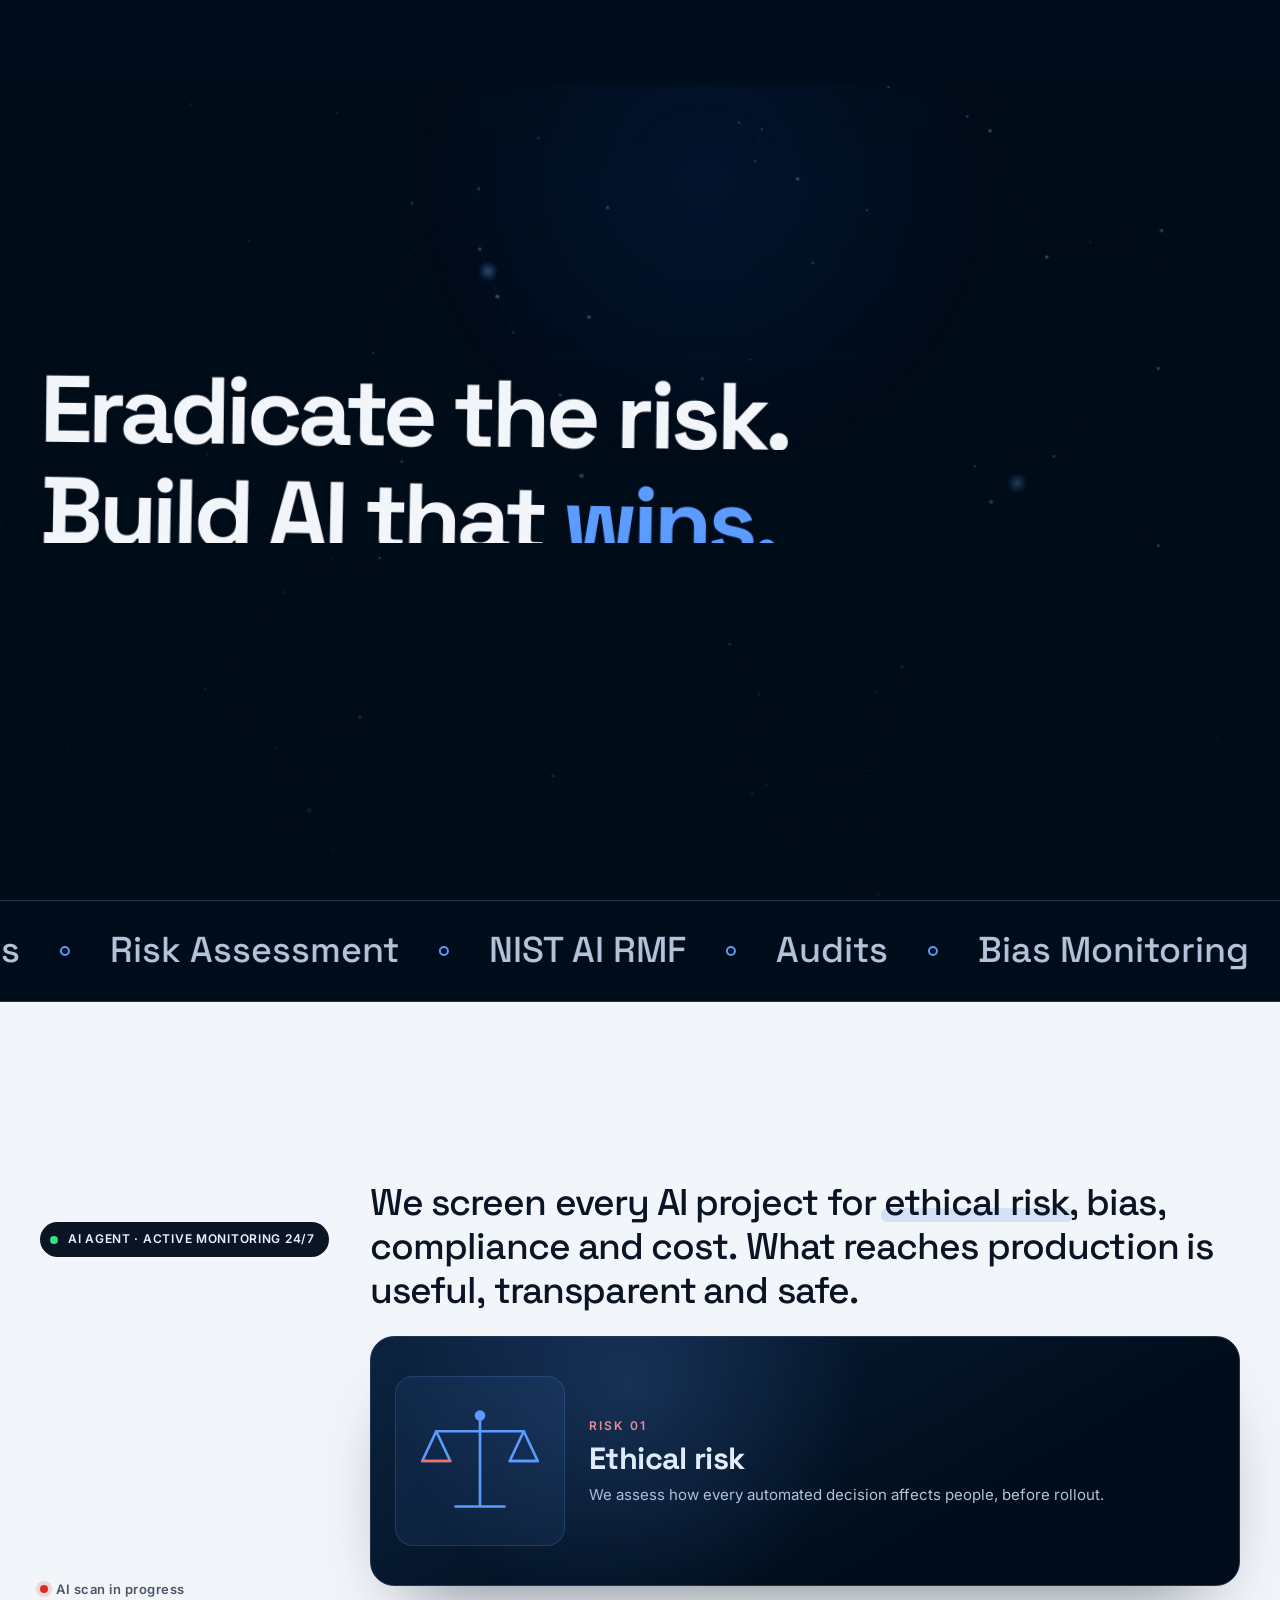
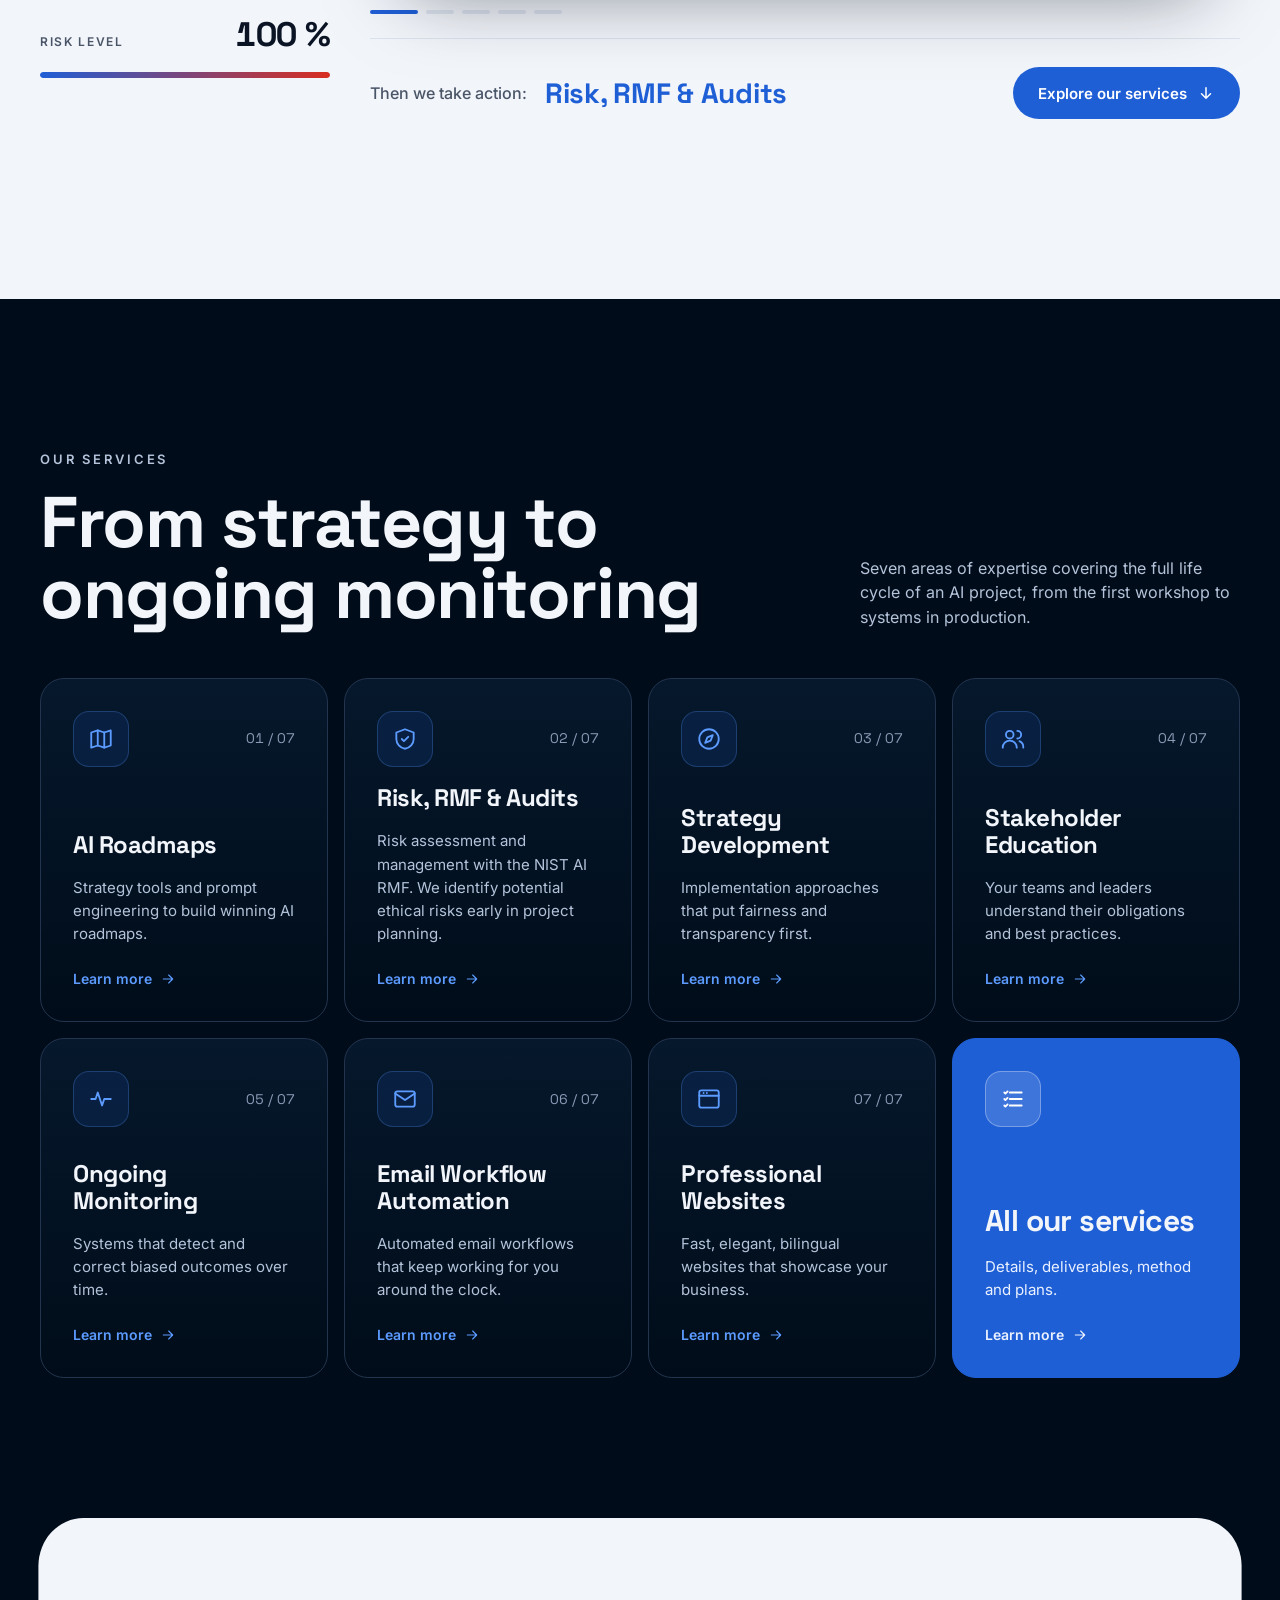
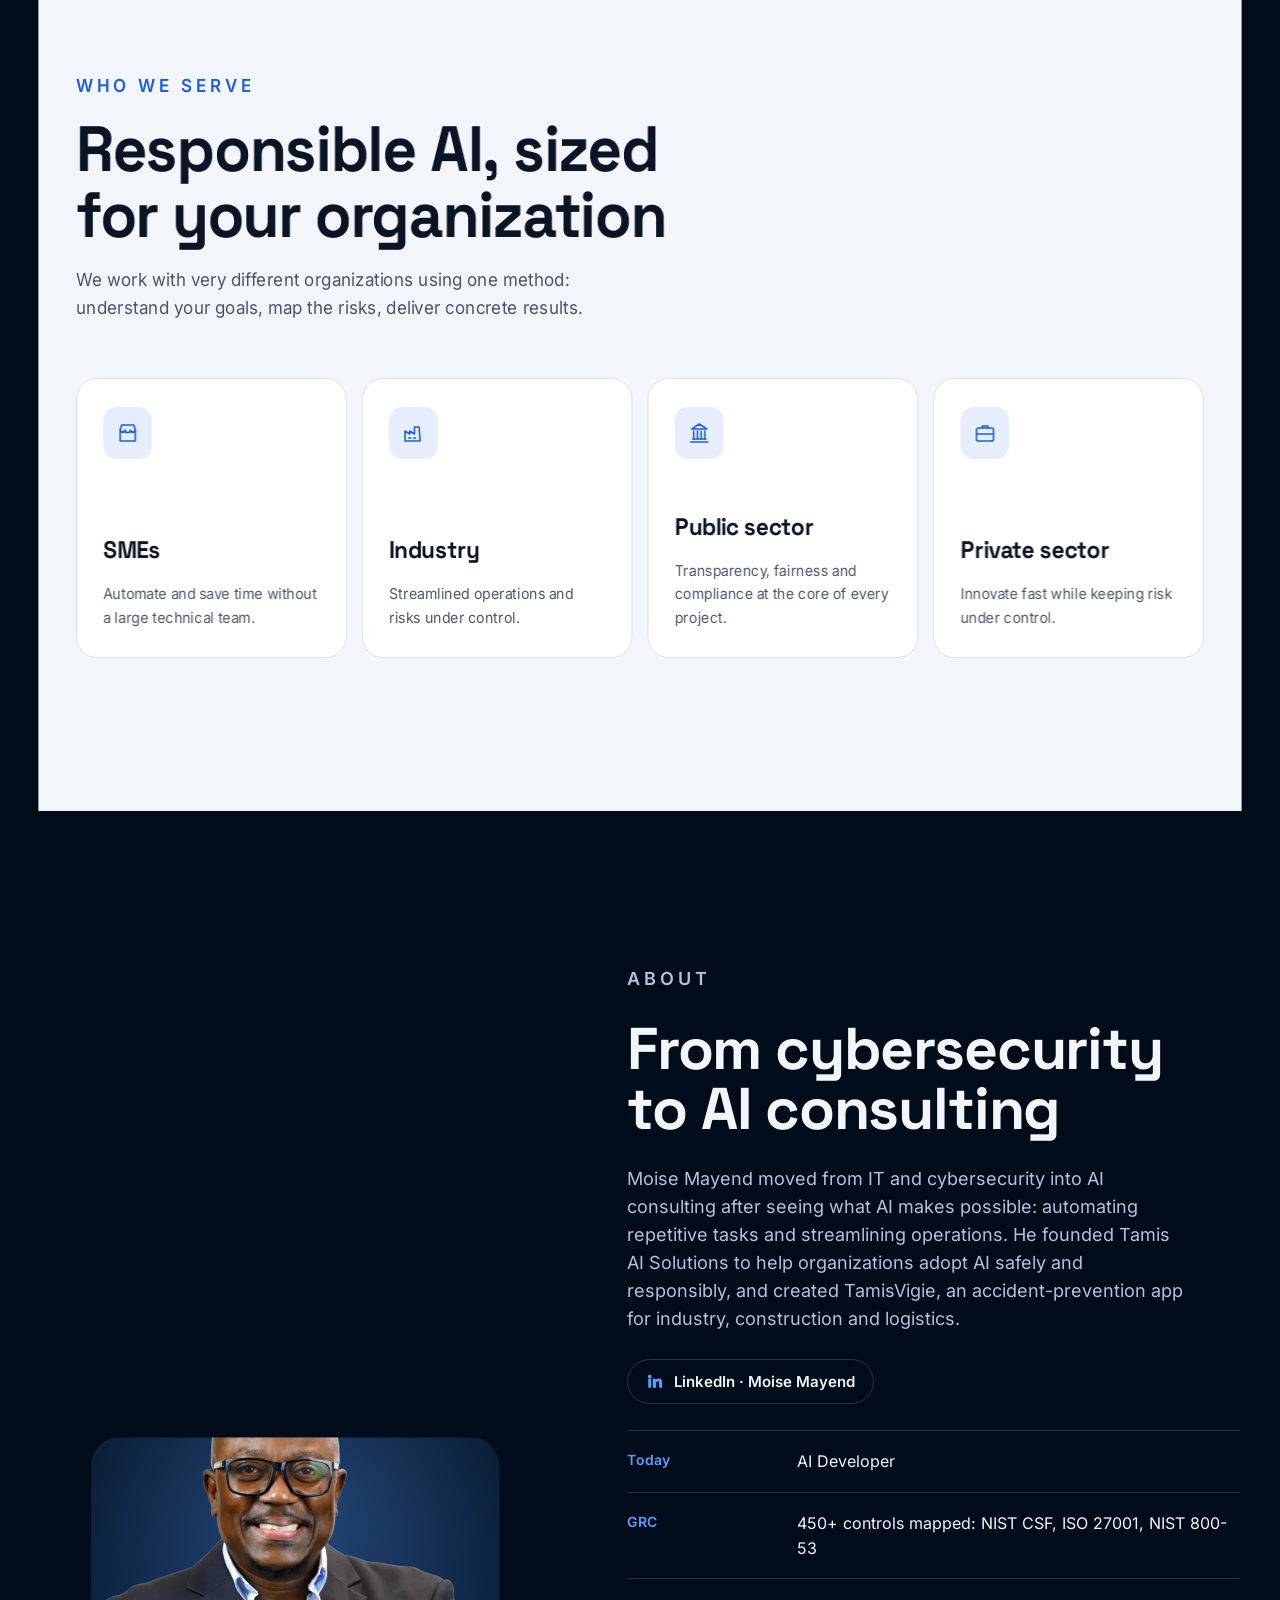
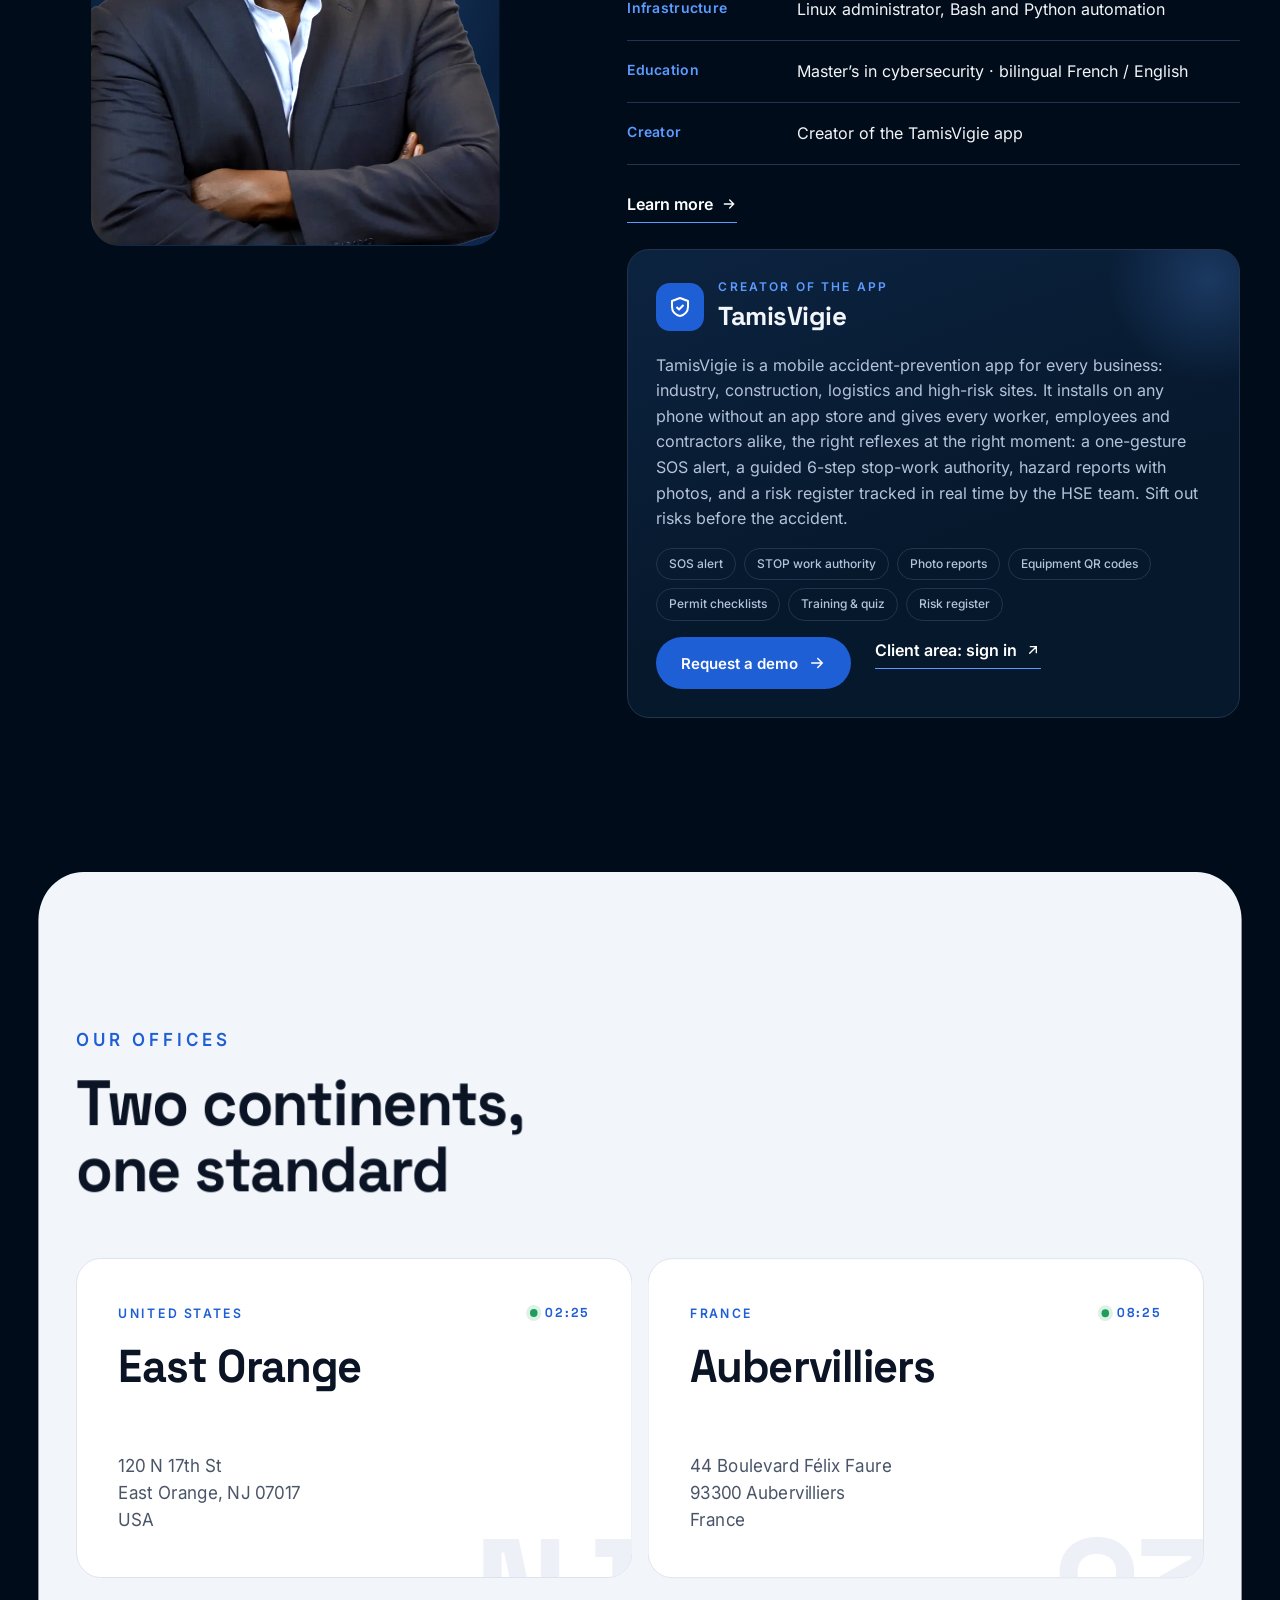
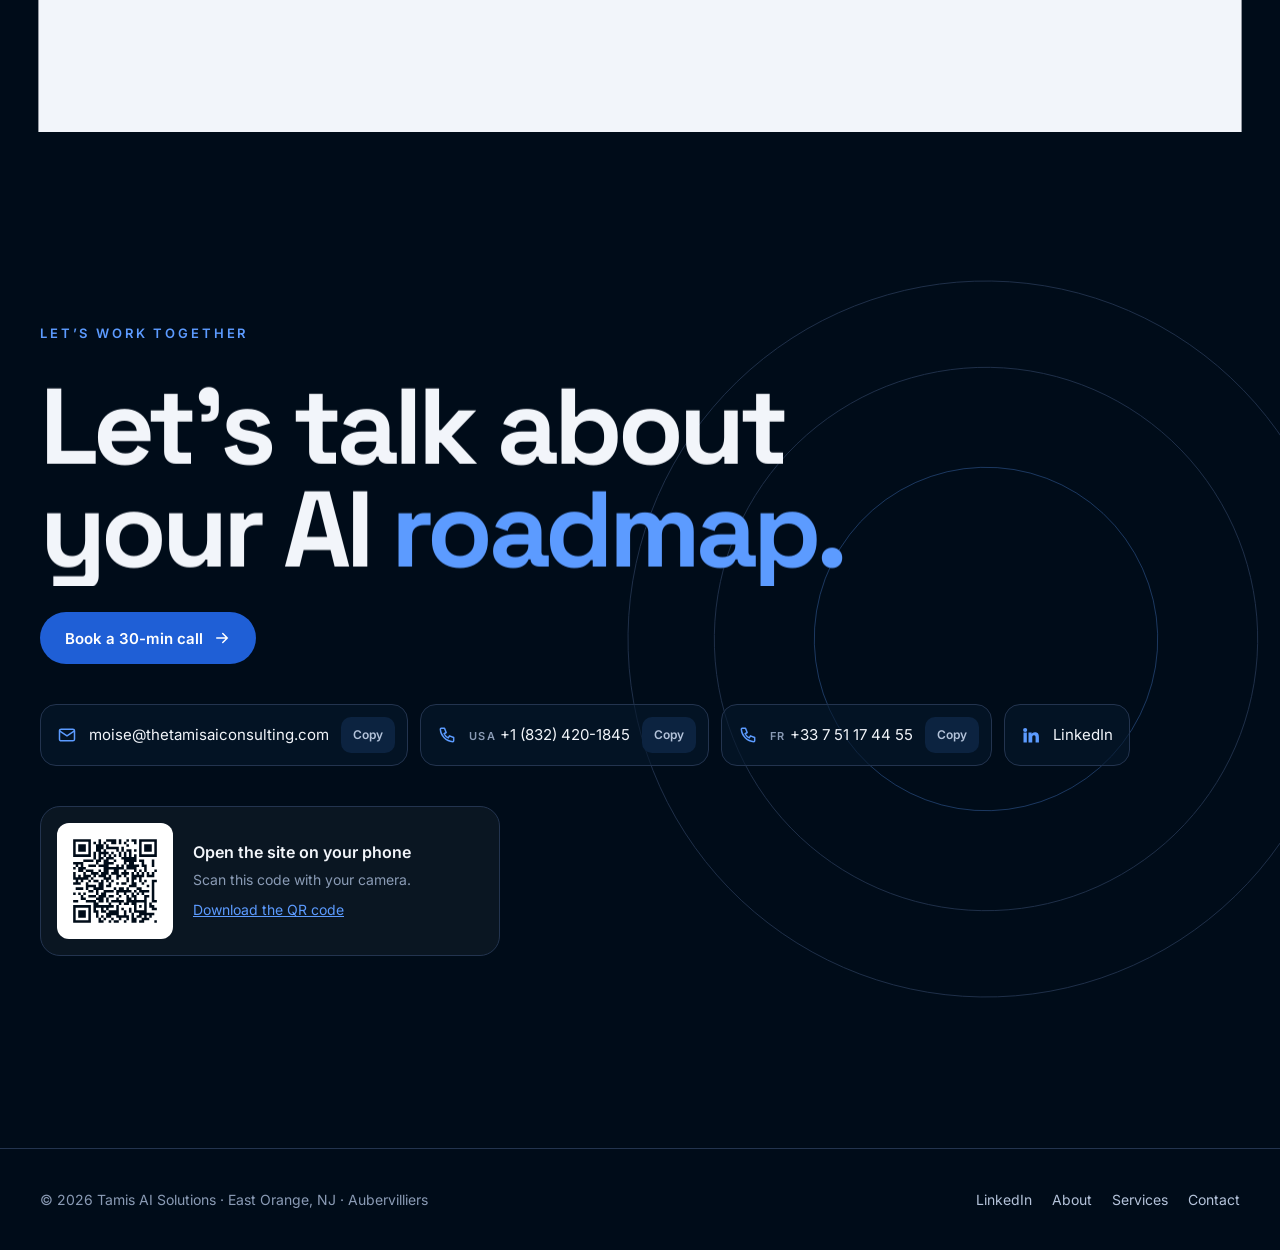
==== commit 619e15b5: "Add QR code to home contact section and contact page Co-Authored-By: Claude Opus 5.5 <noreply@anthro" ====
--- a/index.html
+++ b/index.html
@@ -219,6 +219,10 @@
         <div class="chip"><svg width="20" height="20" viewBox="0 0 24 24" fill="none" stroke="currentColor" stroke-width="1.8" stroke-linejoin="round" aria-hidden="true"><path d="M5 4h4l2 5-2.5 1.5a11 11 0 005 5L15 13l5 2v4a1 1 0 01-1 1A16 16 0 014 5a1 1 0 011-1z"/></svg><span><small class="cc">FR</small> <span id="phone2">+33 7 51 17 44 55</span></span><button type="button" data-copy="phone2" data-i18n="copy">Copier</button></div>
         <a class="chip" style="text-decoration:none;padding-right:16px" href="https://www.linkedin.com/in/moise-mayend-bb1931377" target="_blank" rel="noopener"><svg width="20" height="20" viewBox="0 0 24 24" fill="currentColor" aria-hidden="true"><path d="M4.98 3.5a2.5 2.5 0 11.02 5 2.5 2.5 0 01-.02-5zM3 9h4v12H3zM9 9h3.8v1.7h.1c.5-1 1.8-2 3.8-2 4 0 4.8 2.6 4.8 6V21h-4v-5.6c0-1.3 0-3-1.9-3s-2.1 1.4-2.1 2.9V21H9z"/></svg><span style="user-select:auto">LinkedIn</span></a>
       </div>
+      <div class="qr-card">
+        <img src="assets/qr.svg" alt="QR code vers thetamisaiconsulting.com" width="116" height="116" loading="lazy">
+        <div><b data-i18n="qr.title">Ouvrez le site sur votre téléphone</b><span data-i18n="qr.sub">Scannez ce code avec l’appareil photo.</span><a href="assets/qr-tamis-ai.png" download="qr-tamis-ai.png" data-i18n="qr.dl">Télécharger le QR code</a></div>
+      </div>
     </div>
   </section>
 </main>
--- a/assets/site.css
+++ b/assets/site.css
@@ -628,3 +628,15 @@
 }
 
 @media (prefers-reduced-motion:reduce){.swipe-hint i::after{animation:none}}
+
+/* QR code (desktop & tablet only: nobody scans their own phone screen) */
+.qr-card{display:flex;align-items:center;gap:20px;margin-top:8px;padding:16px 22px 16px 16px;border:1px solid var(--line);border-radius:20px;background:rgba(255,255,255,.04);max-width:460px}
+.qr-card img,.qr-way img{display:block;background:#fff;border-radius:12px;padding:6px;flex:none}
+.qr-card div{display:flex;flex-direction:column;gap:4px;min-width:0}
+.qr-card b{font-size:16px}
+.qr-card span{font-size:14px;color:var(--dim)}
+.qr-card a{font-size:14px;color:var(--sky);margin-top:4px;width:max-content}
+.qr-way img{border:1px solid var(--paper-line)}
+.qr-way>div{flex:1;min-width:0;display:flex;flex-direction:column;gap:2px}
+.qr-dl{font-size:14px;font-weight:600;color:var(--blue);text-decoration:none;padding:10px 4px;flex:none}
+@media (max-width:640px){.qr-card,.qr-way{display:none}}
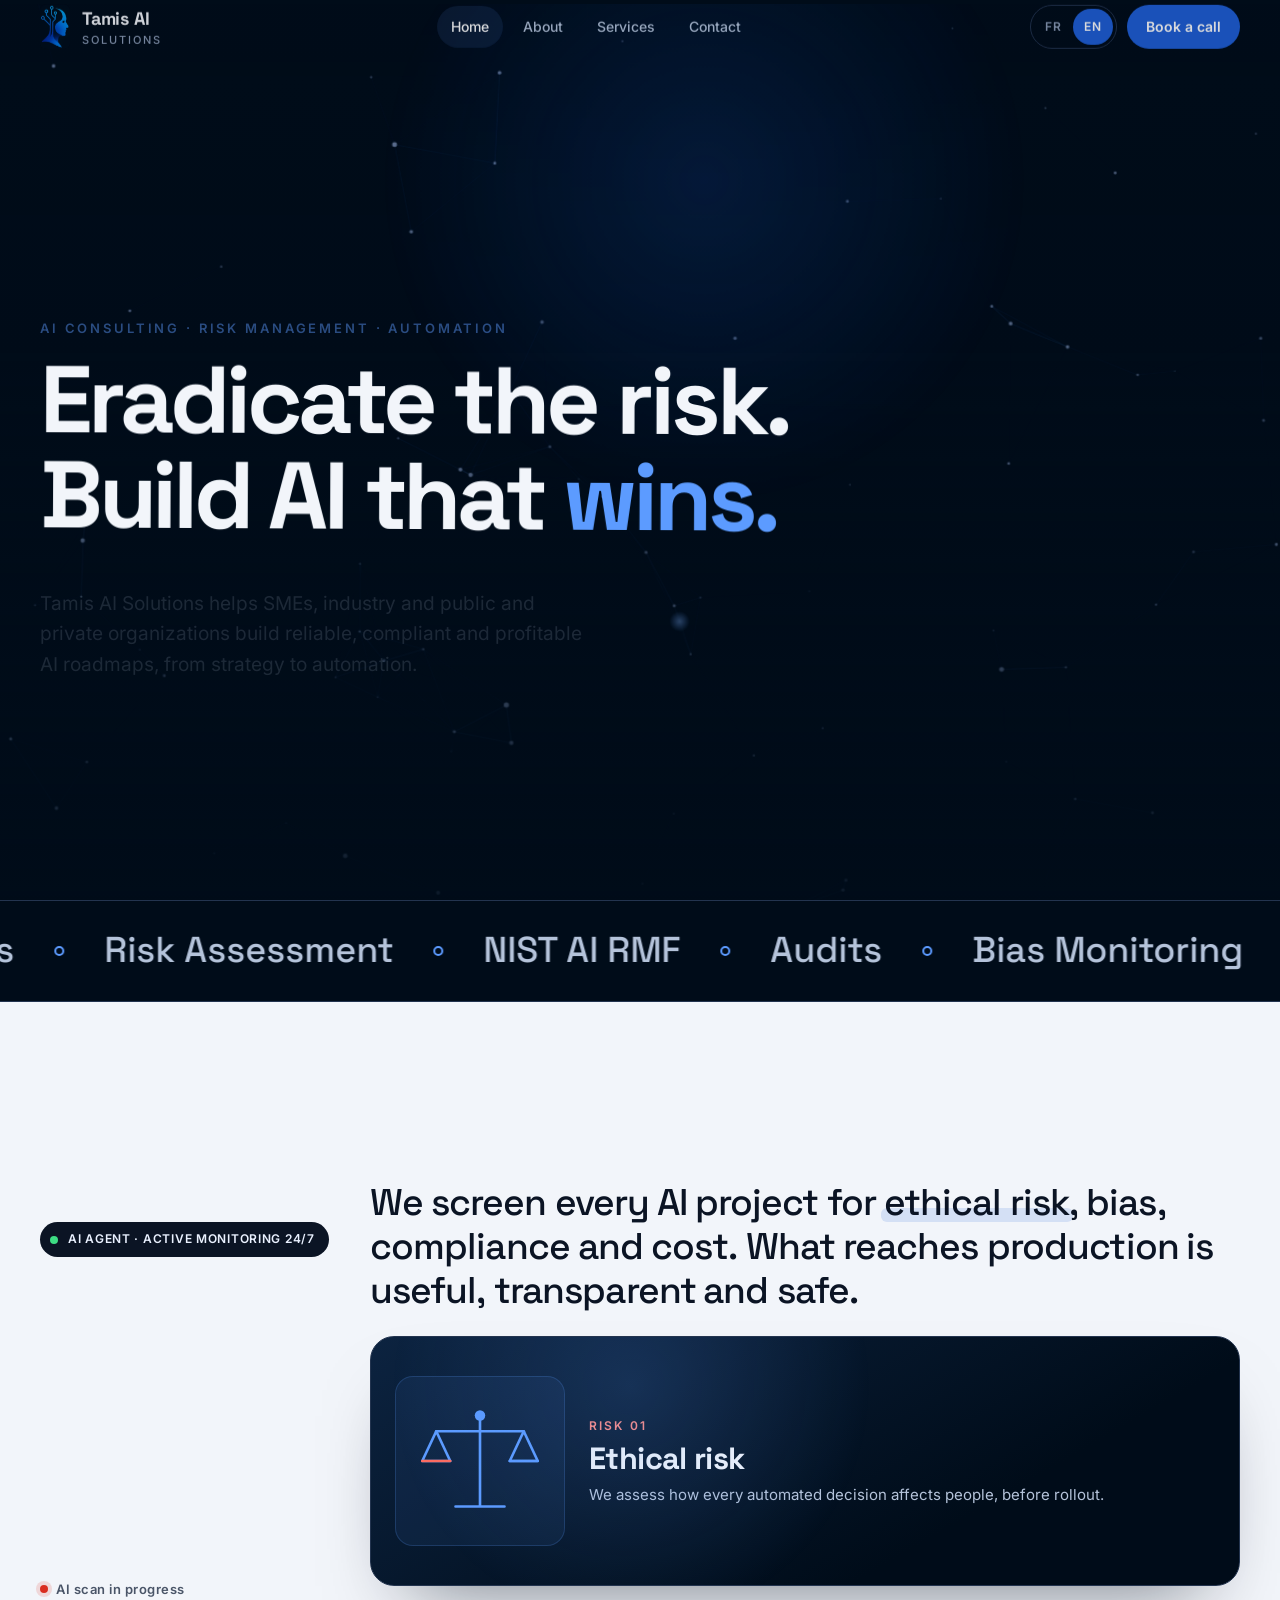
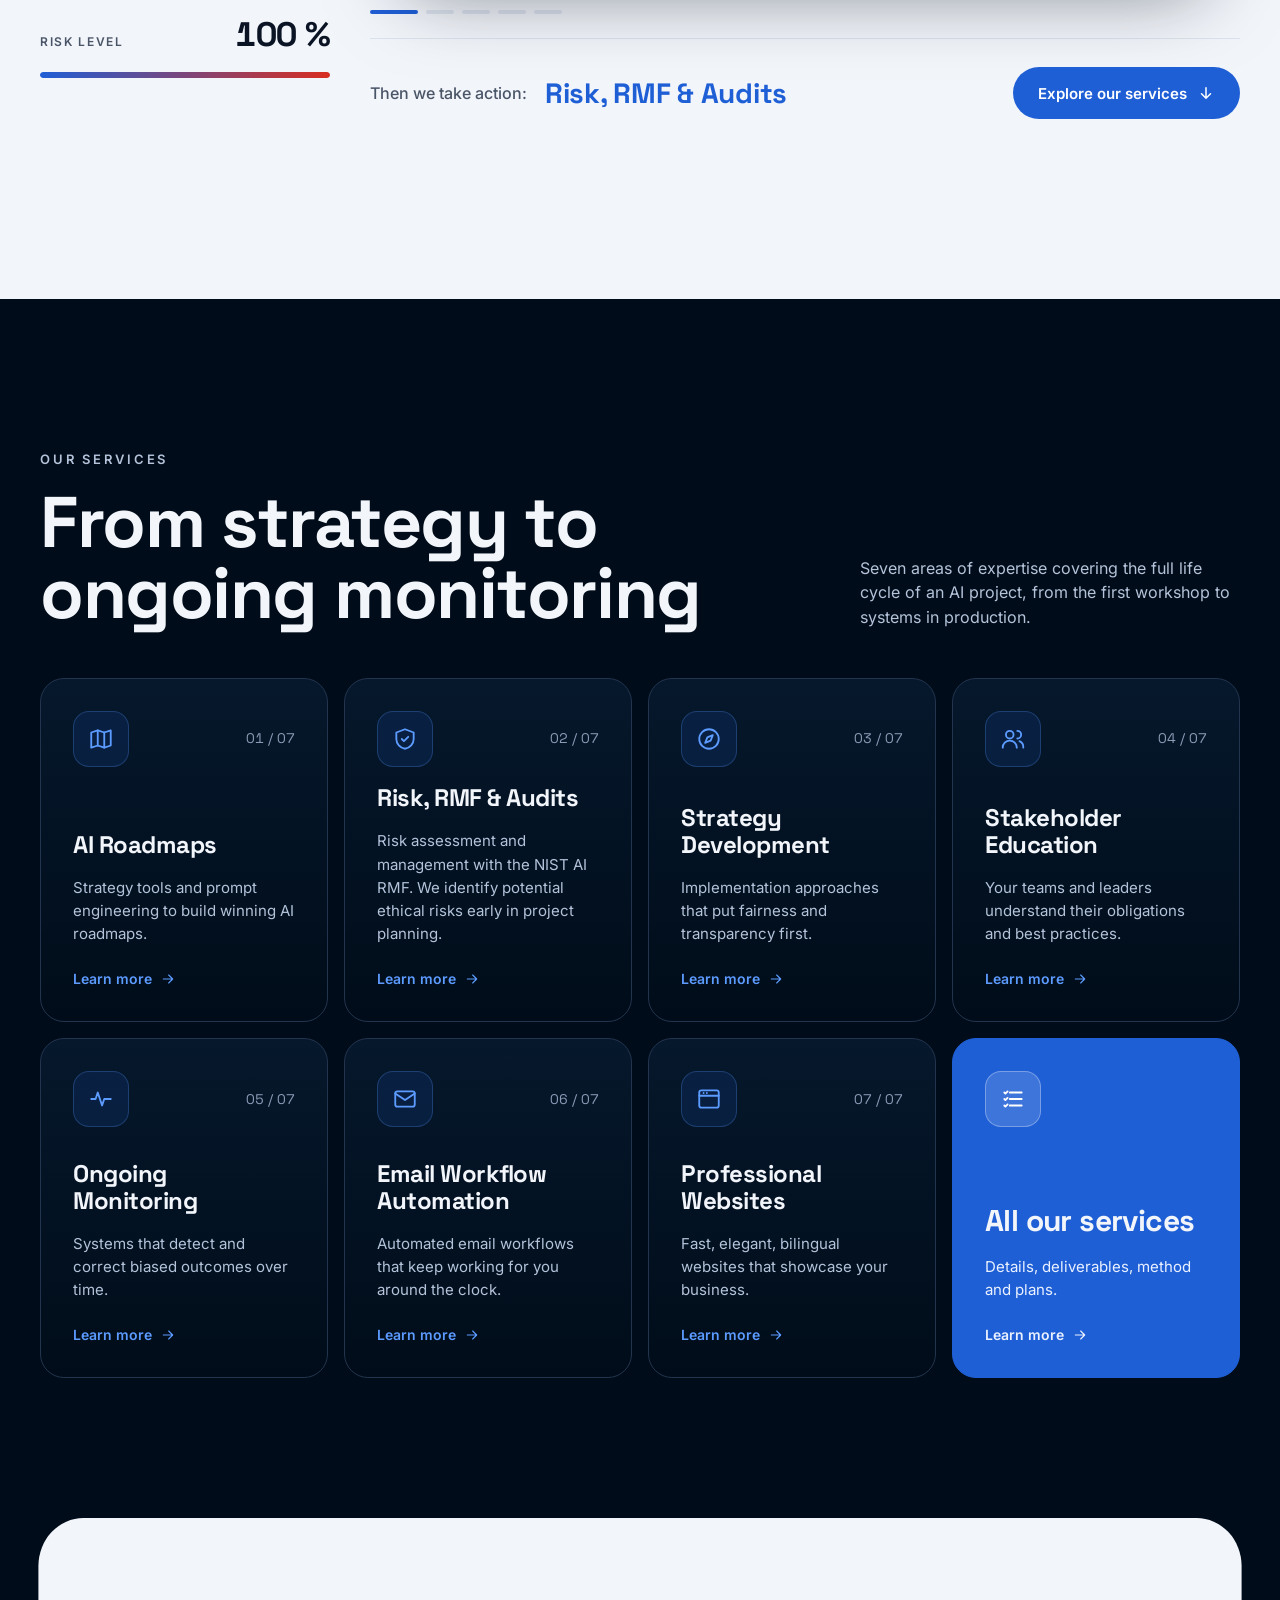
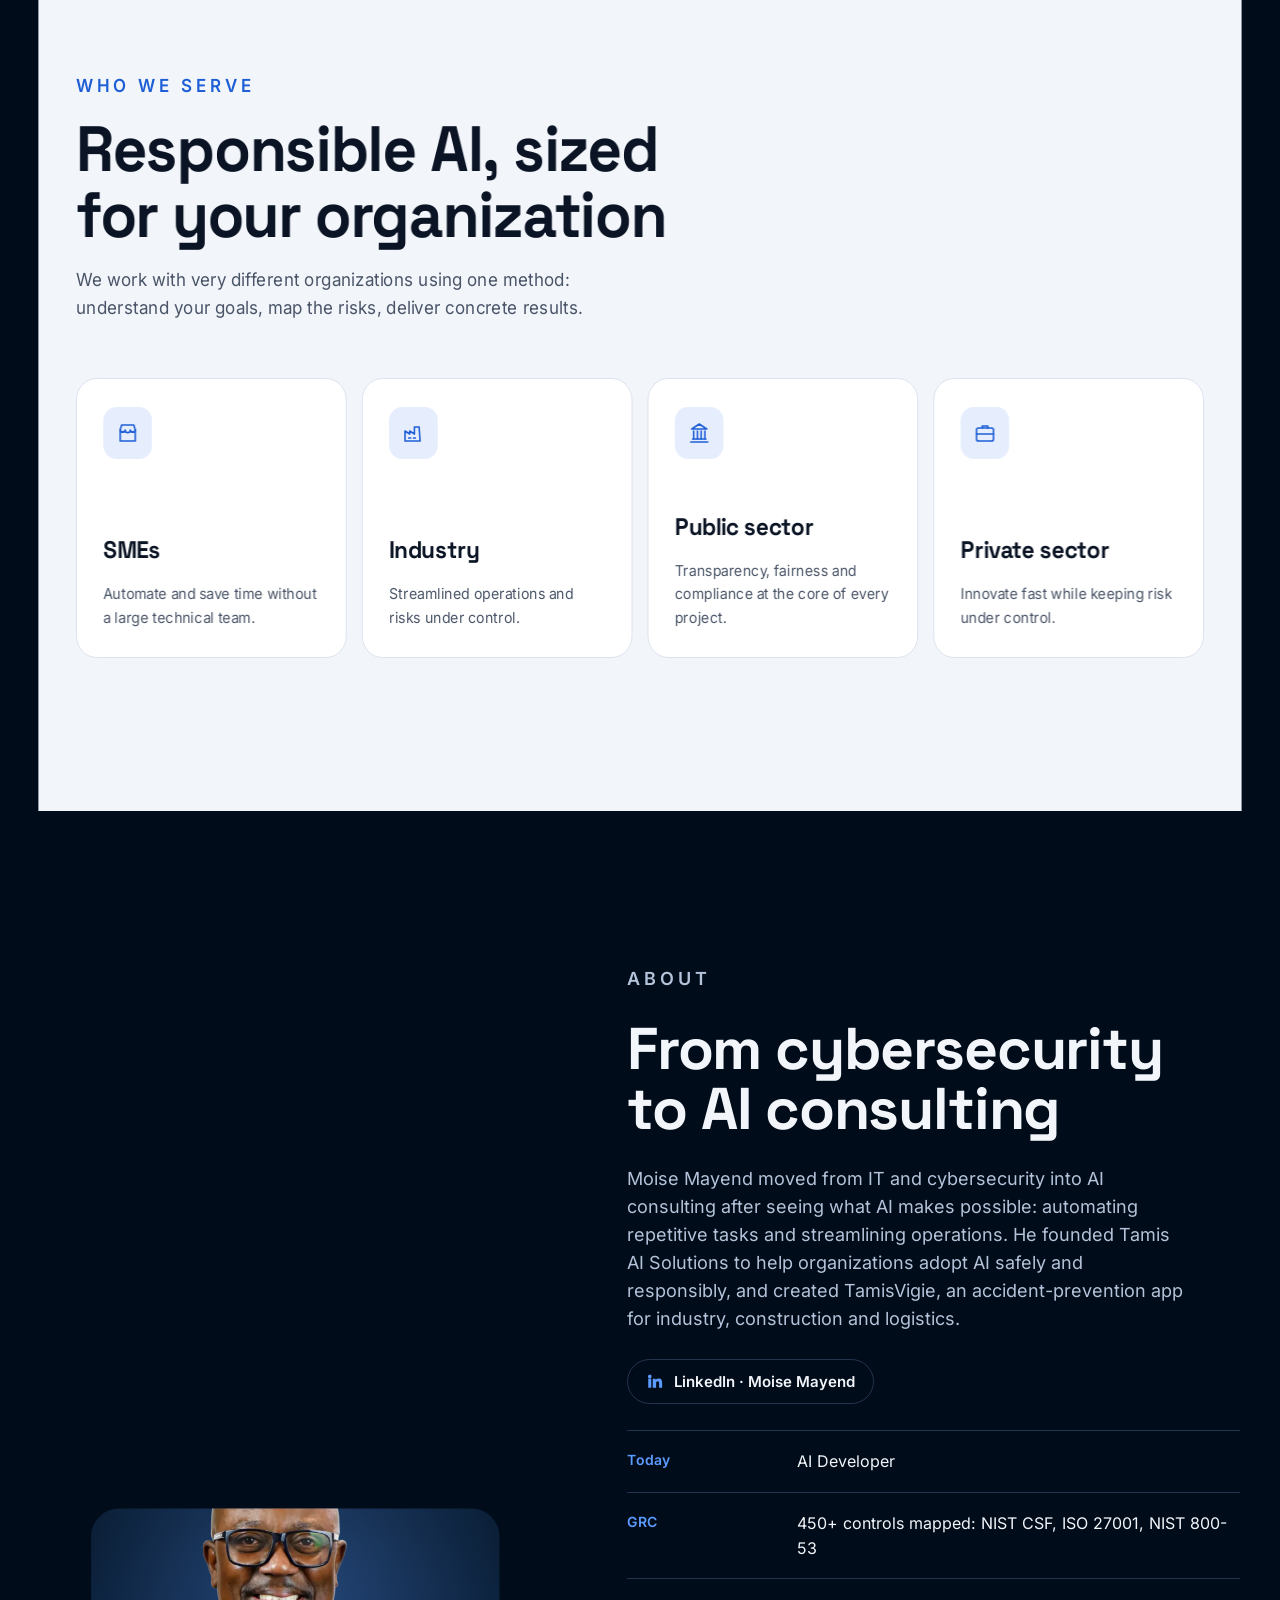
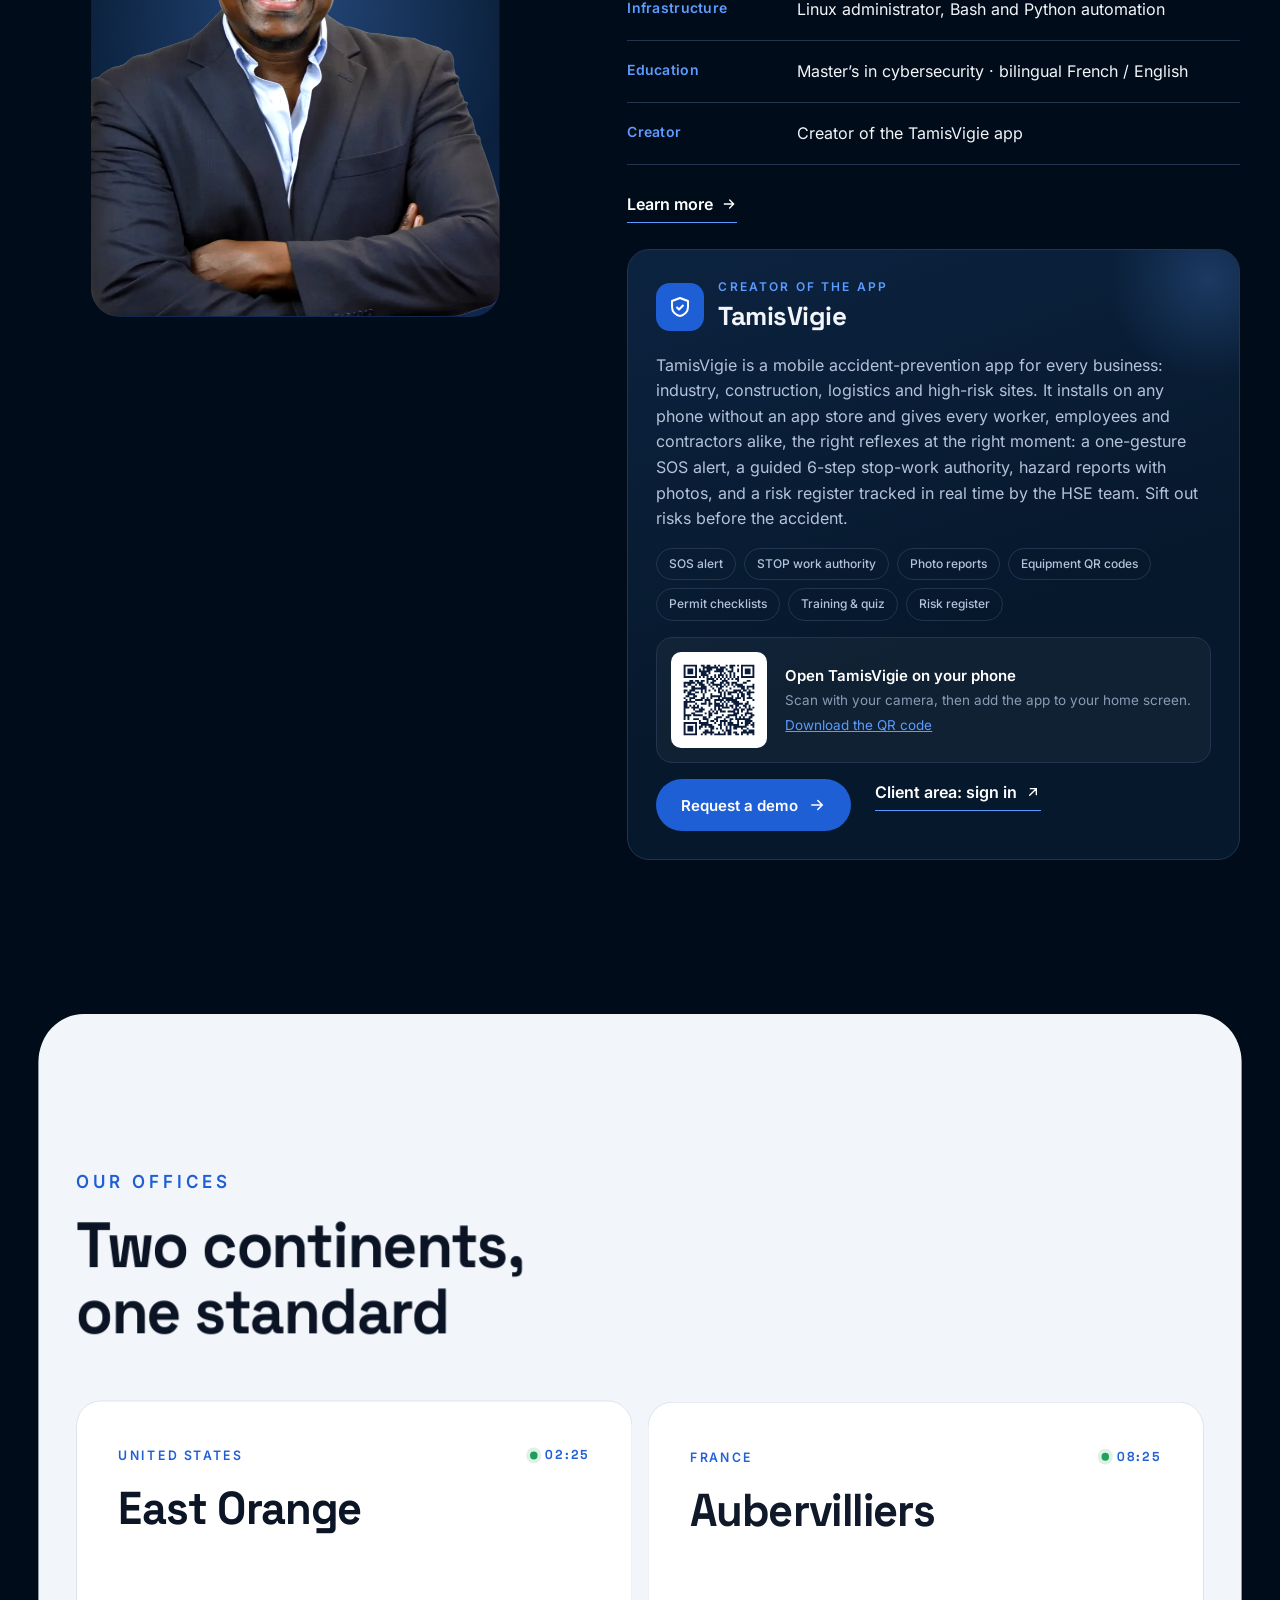
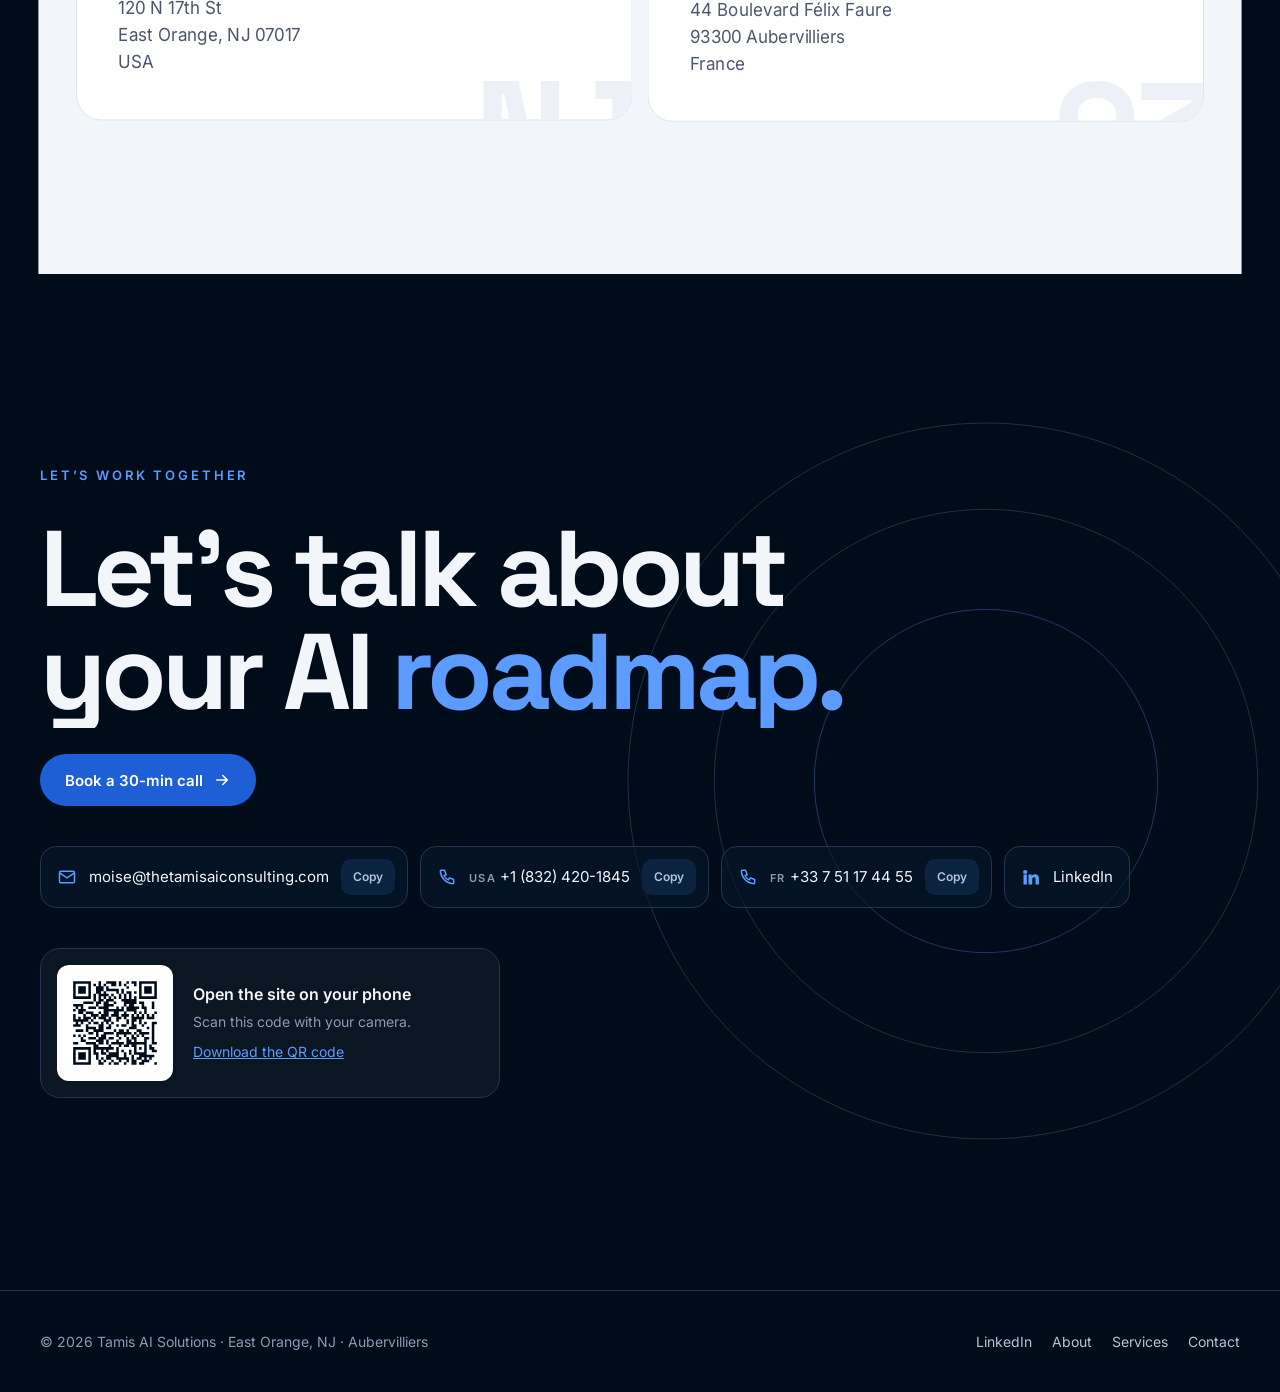
==== commit aaedbf26: "Add TamisVigie app QR code to the app card (home + about) Co-Authored-By: Claude Opus 5.5 <noreply@a" ====
--- a/index.html
+++ b/index.html
@@ -171,6 +171,10 @@
           </div>
           <p class="tv-def" data-i18n="tv.def"></p>
           <div class="tags" id="tvTags"></div>
+          <div class="tv-qr">
+            <img src="assets/qr-tamisvigie.svg" alt="QR code vers l’application TamisVigie" width="96" height="96" loading="lazy">
+            <div><b data-i18n="tvqr.title">Ouvrez TamisVigie sur votre téléphone</b><span data-i18n="tvqr.sub">Scannez avec l’appareil photo, puis ajoutez l’app à l’écran d’accueil.</span><a href="assets/qr-tamisvigie.png" download="qr-tamisvigie.png" data-i18n="qr.dl">Télécharger le QR code</a></div>
+          </div>
           <div class="tv-actions">
             <a class="btn btn-primary magnetic" href="https://calendly.com/mangonte72/30min" target="_blank" rel="noopener"><span data-i18n="tv.demo">Demander une démo</span><svg width="18" height="18" viewBox="0 0 24 24" fill="none" stroke="currentColor" stroke-width="2" stroke-linecap="round" aria-hidden="true"><path d="M5 12h14M13 6l6 6-6 6"/></svg></a>
             <a class="tv-link" href="https://mangonte72-dotcom.github.io/vigie/" target="_blank" rel="noopener"><span data-i18n="tv.login">Espace clients : se connecter</span><svg width="16" height="16" viewBox="0 0 24 24" fill="none" stroke="currentColor" stroke-width="2" stroke-linecap="round" aria-hidden="true"><path d="M7 17L17 7M8 7h9v9"/></svg></a>
--- a/assets/site.css
+++ b/assets/site.css
@@ -640,3 +640,12 @@
 .qr-way>div{flex:1;min-width:0;display:flex;flex-direction:column;gap:2px}
 .qr-dl{font-size:14px;font-weight:600;color:var(--blue);text-decoration:none;padding:10px 4px;flex:none}
 @media (max-width:640px){.qr-card,.qr-way{display:none}}
+
+/* TamisVigie QR inside the app card (desktop & tablet) */
+.tv-qr{position:relative;z-index:1;display:flex;align-items:center;gap:18px;padding:14px;border:1px solid var(--line);border-radius:16px;background:rgba(255,255,255,.04)}
+.tv-qr img{flex:none;background:#fff;border-radius:10px;padding:5px}
+.tv-qr div{display:flex;flex-direction:column;gap:4px;min-width:0}
+.tv-qr b{font-size:15px;color:#fff}
+.tv-qr span{font-size:13.5px;color:var(--dim);line-height:1.45}
+.tv-qr a{font-size:13.5px;color:var(--sky);width:max-content}
+@media (max-width:640px){.tv-qr{display:none}}
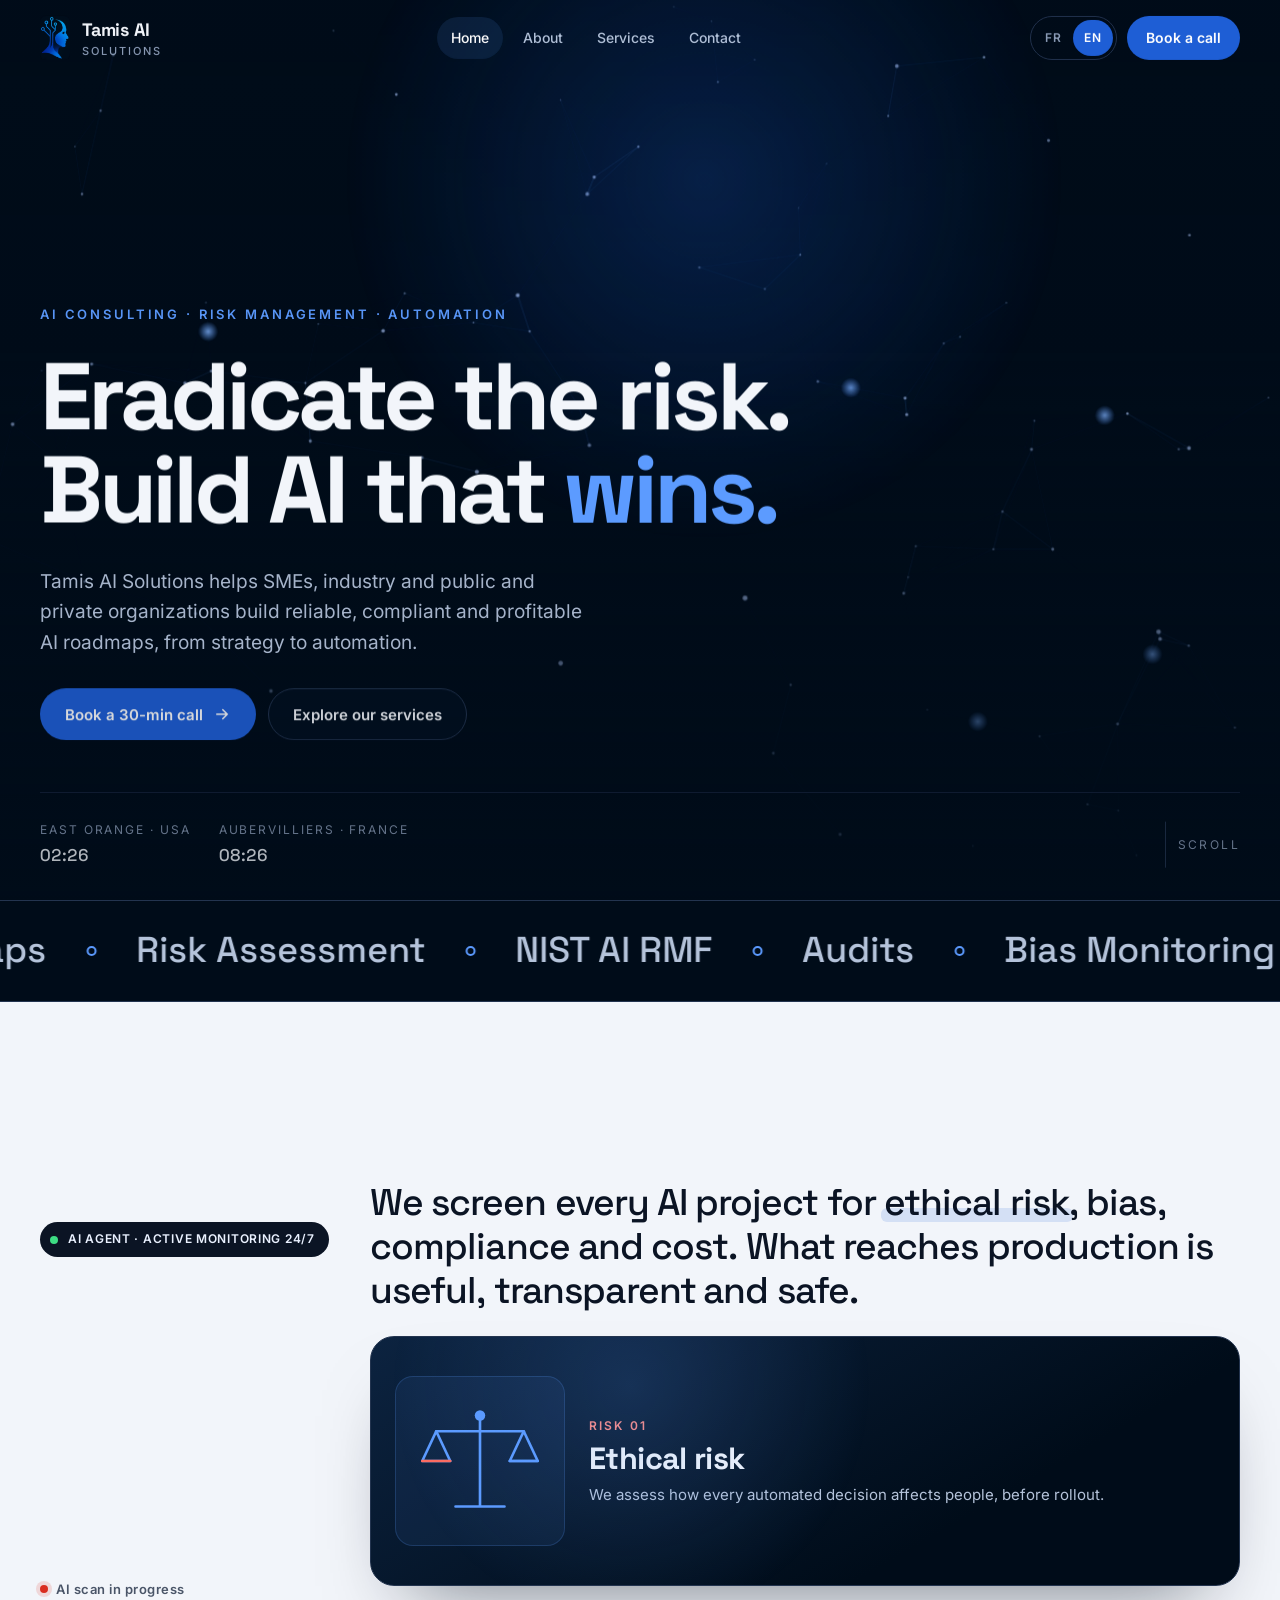
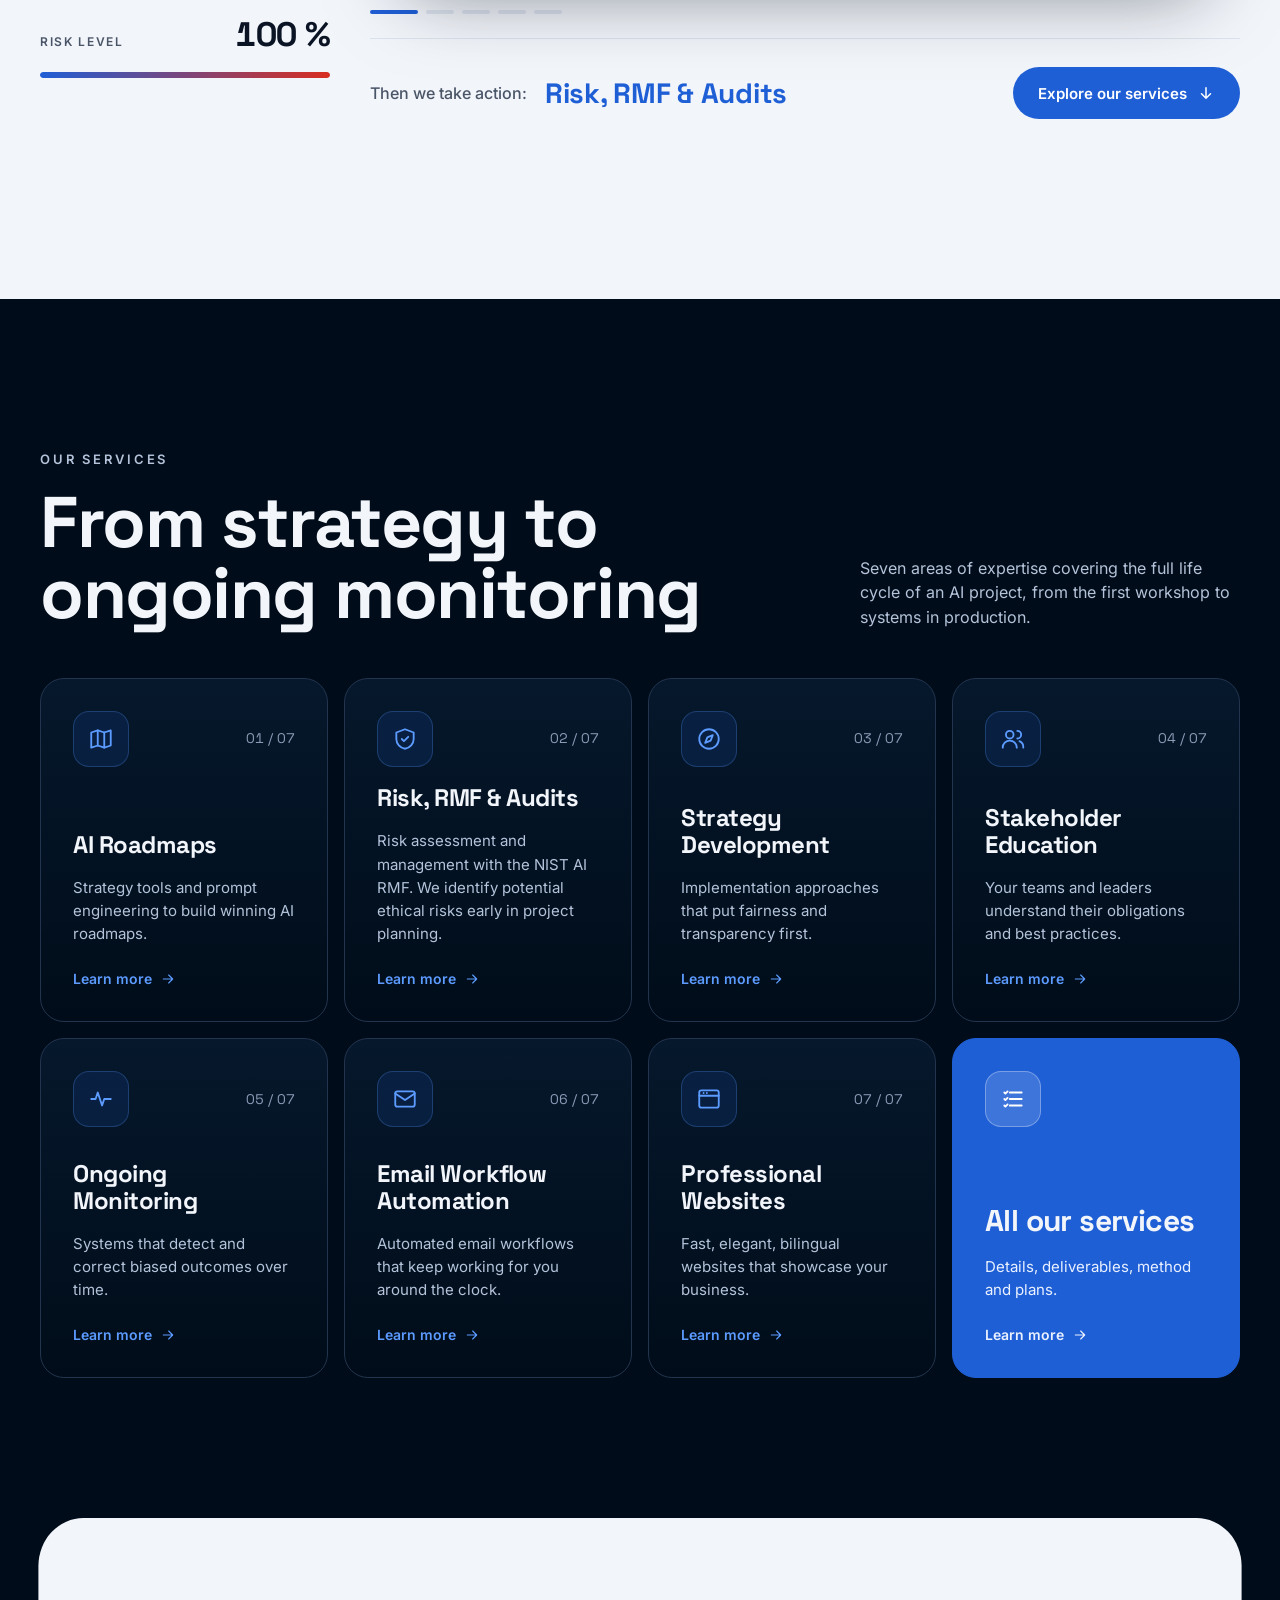
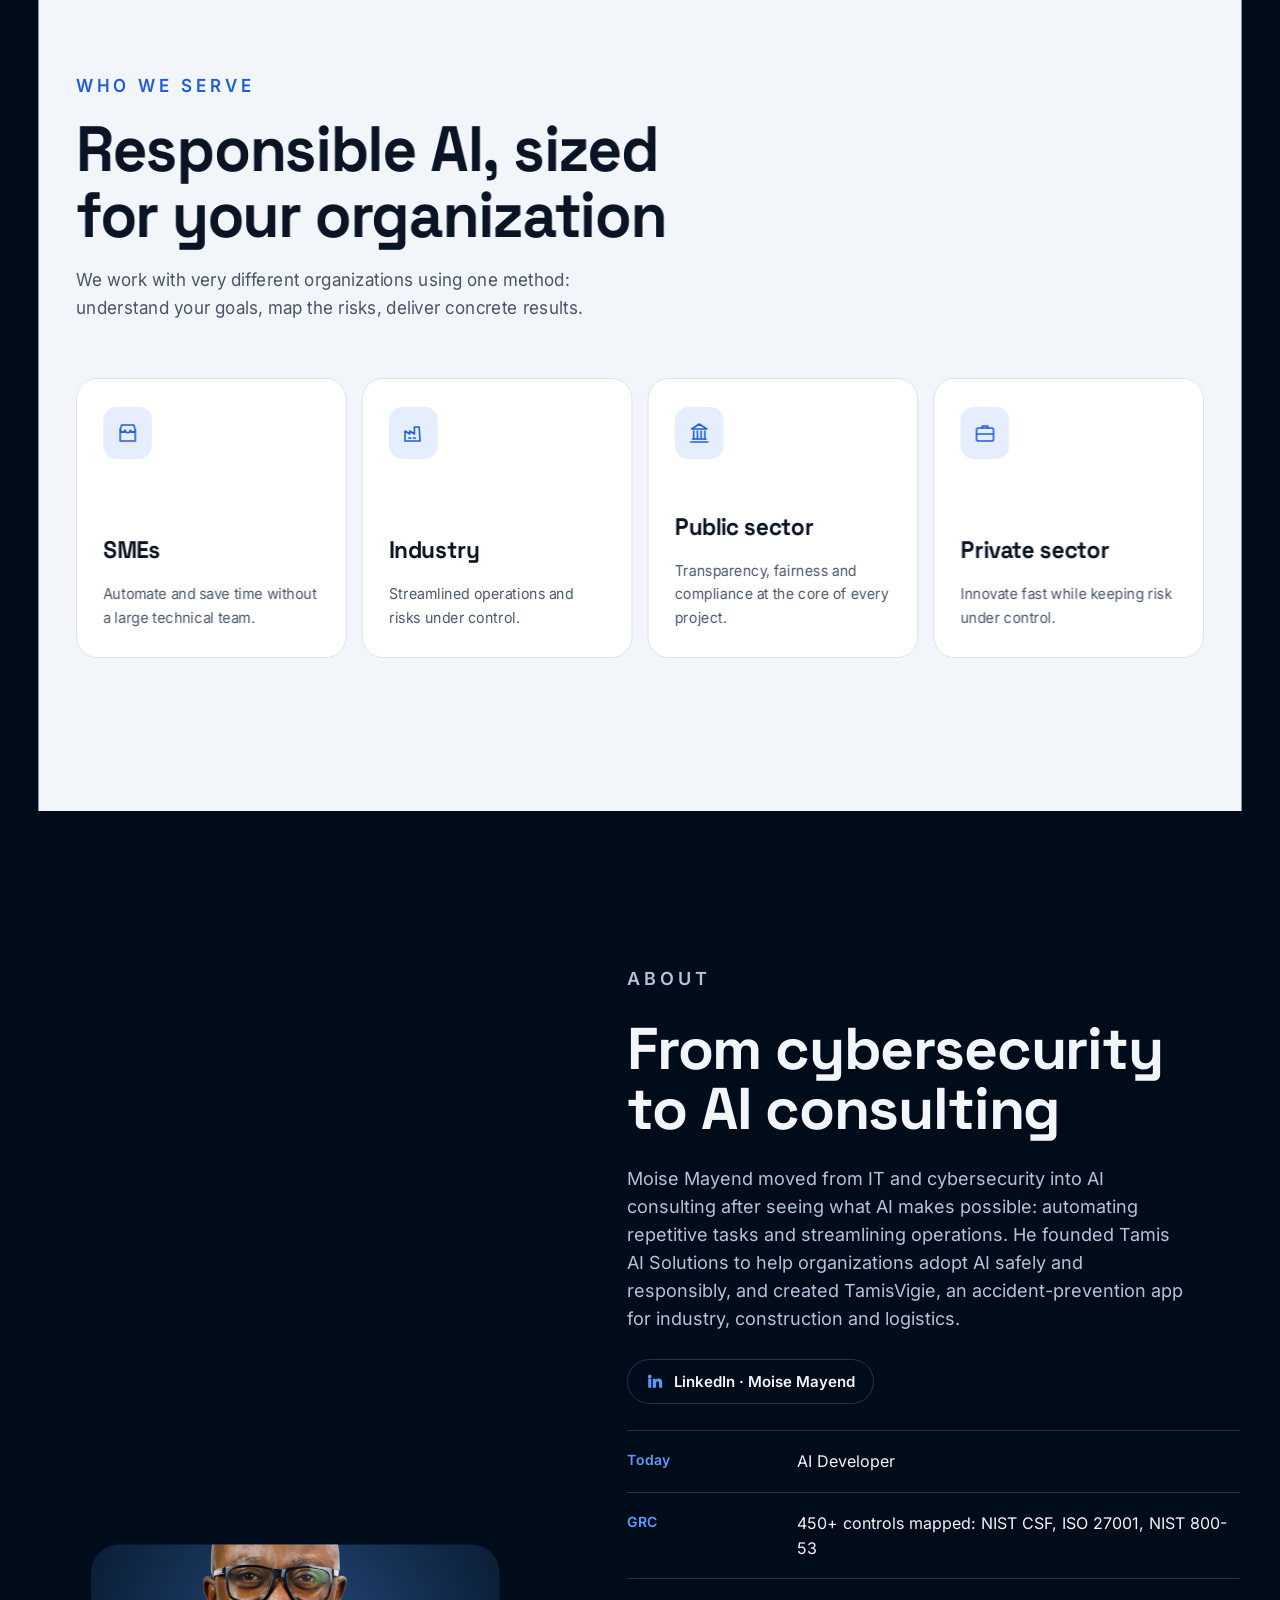
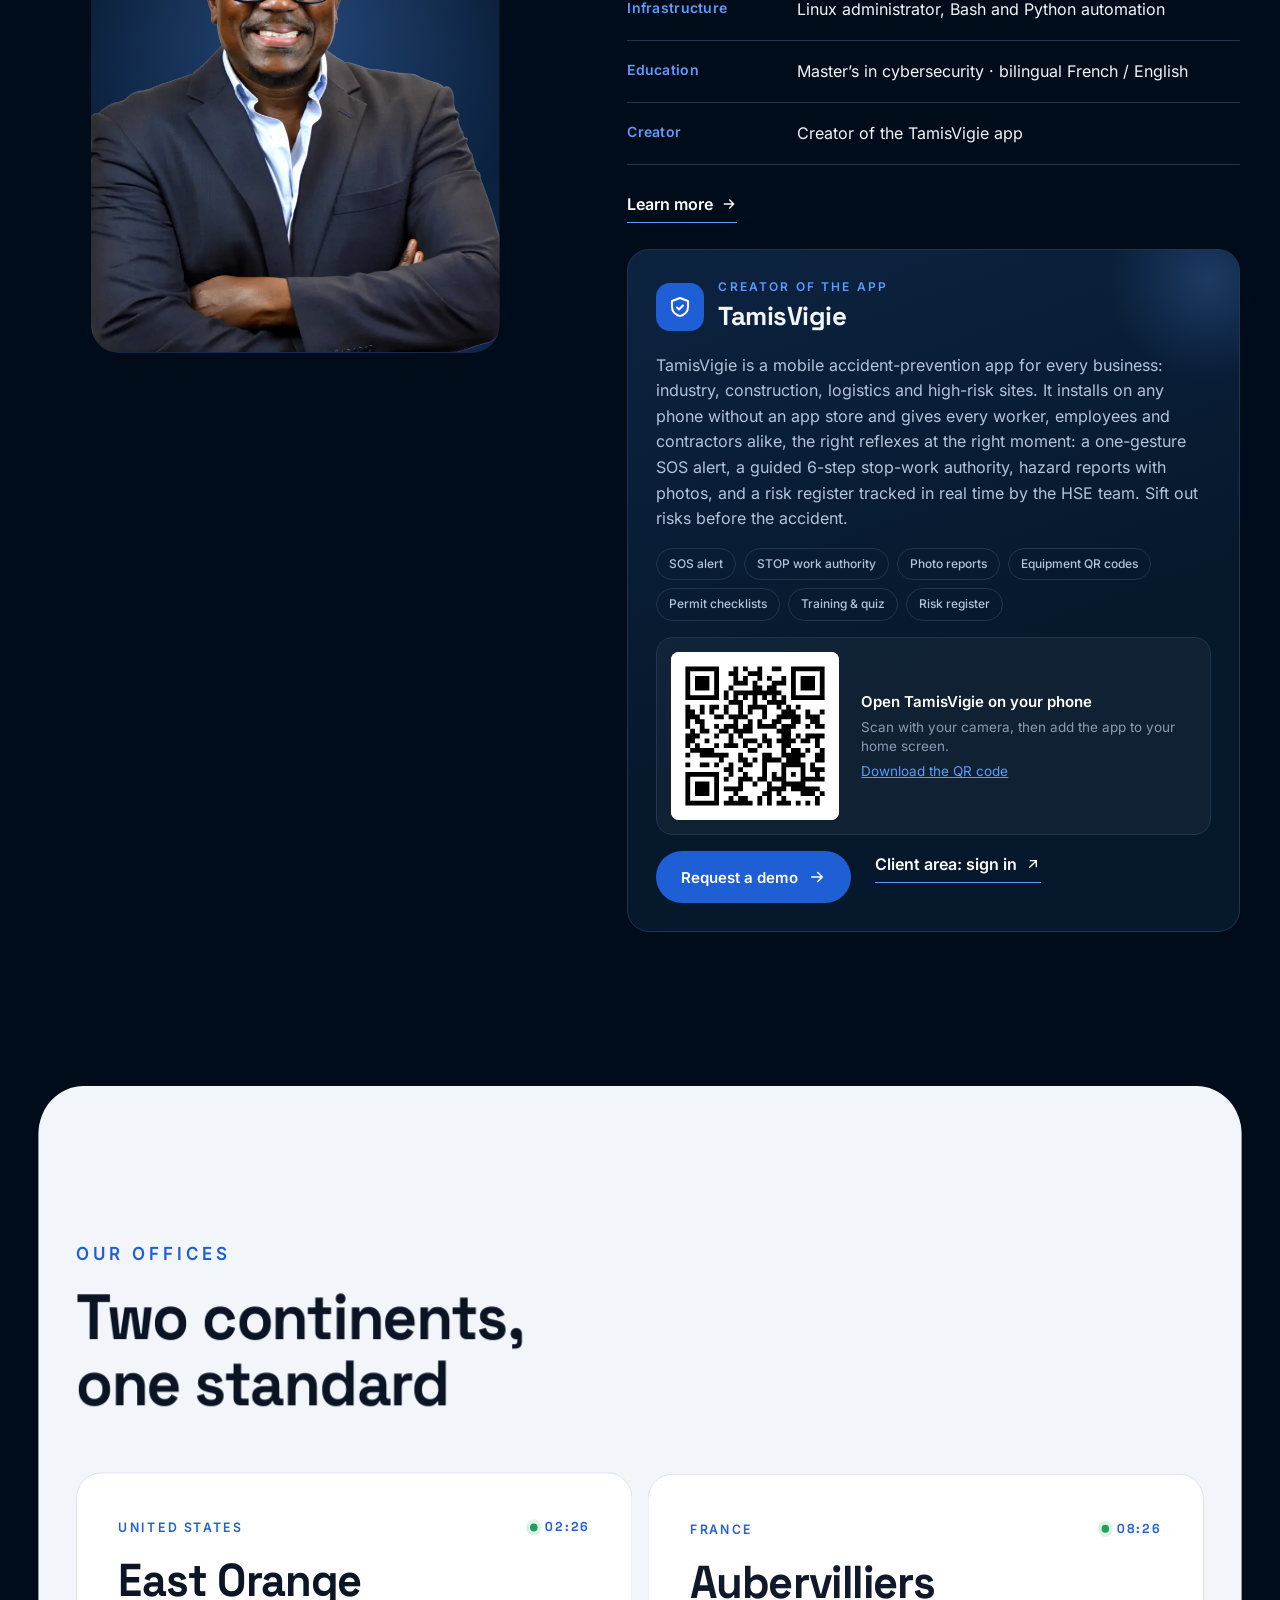
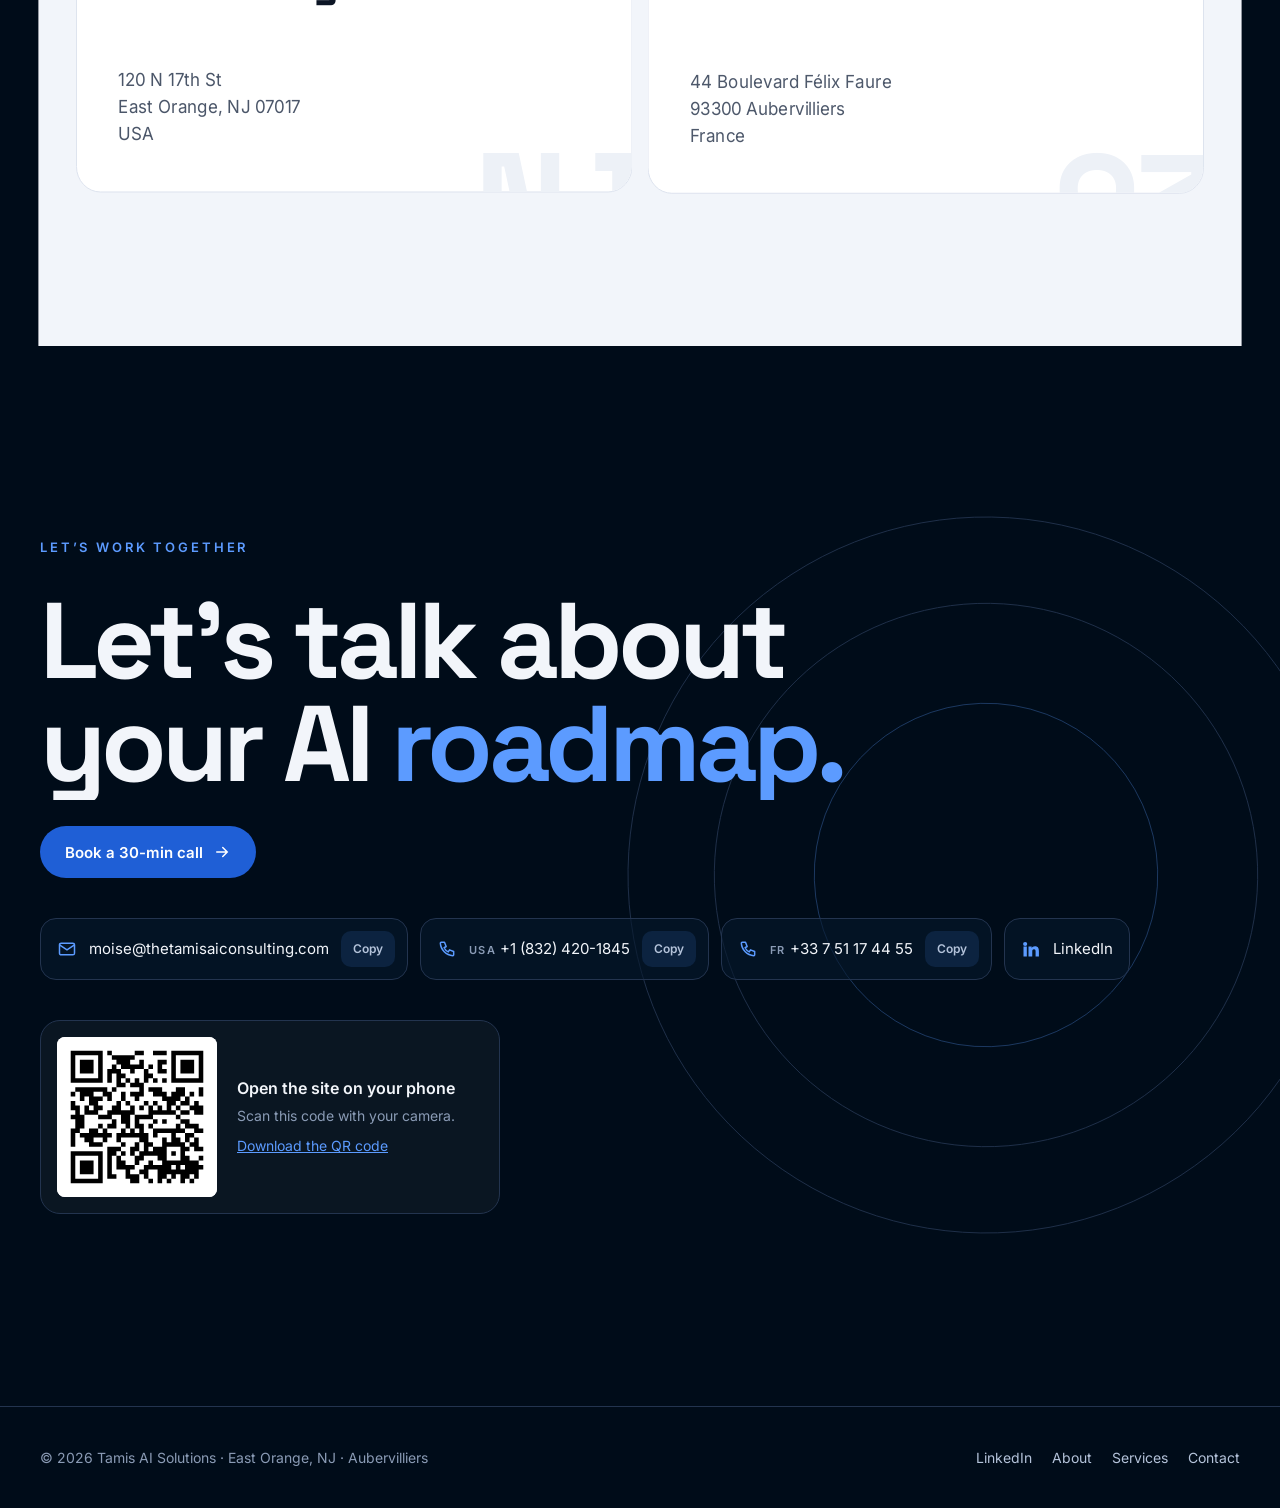
==== commit 07cb5370: "Make on-site QR codes larger and easier to scan Co-Authored-By: Claude Opus 5.5 <noreply@anthropic.c" ====
--- a/index.html
+++ b/index.html
@@ -172,7 +172,7 @@
           <p class="tv-def" data-i18n="tv.def"></p>
           <div class="tags" id="tvTags"></div>
           <div class="tv-qr">
-            <img src="assets/qr-tamisvigie.svg" alt="QR code vers l’application TamisVigie" width="96" height="96" loading="lazy">
+            <img src="assets/qr-tamisvigie.svg" alt="QR code vers l’application TamisVigie" width="168" height="168" loading="lazy">
             <div><b data-i18n="tvqr.title">Ouvrez TamisVigie sur votre téléphone</b><span data-i18n="tvqr.sub">Scannez avec l’appareil photo, puis ajoutez l’app à l’écran d’accueil.</span><a href="assets/qr-tamisvigie.png" download="qr-tamisvigie.png" data-i18n="qr.dl">Télécharger le QR code</a></div>
           </div>
           <div class="tv-actions">
@@ -224,7 +224,7 @@
         <a class="chip" style="text-decoration:none;padding-right:16px" href="https://www.linkedin.com/in/moise-mayend-bb1931377" target="_blank" rel="noopener"><svg width="20" height="20" viewBox="0 0 24 24" fill="currentColor" aria-hidden="true"><path d="M4.98 3.5a2.5 2.5 0 11.02 5 2.5 2.5 0 01-.02-5zM3 9h4v12H3zM9 9h3.8v1.7h.1c.5-1 1.8-2 3.8-2 4 0 4.8 2.6 4.8 6V21h-4v-5.6c0-1.3 0-3-1.9-3s-2.1 1.4-2.1 2.9V21H9z"/></svg><span style="user-select:auto">LinkedIn</span></a>
       </div>
       <div class="qr-card">
-        <img src="assets/qr.svg" alt="QR code vers thetamisaiconsulting.com" width="116" height="116" loading="lazy">
+        <img src="assets/qr.svg" alt="QR code vers thetamisaiconsulting.com" width="160" height="160" loading="lazy">
         <div><b data-i18n="qr.title">Ouvrez le site sur votre téléphone</b><span data-i18n="qr.sub">Scannez ce code avec l’appareil photo.</span><a href="assets/qr-tamis-ai.png" download="qr-tamis-ai.png" data-i18n="qr.dl">Télécharger le QR code</a></div>
       </div>
     </div>
--- a/assets/site.css
+++ b/assets/site.css
@@ -649,3 +649,6 @@
 .tv-qr span{font-size:13.5px;color:var(--dim);line-height:1.45}
 .tv-qr a{font-size:13.5px;color:var(--sky);width:max-content}
 @media (max-width:640px){.tv-qr{display:none}}
+/* QR: bigger, crisp, no extra padding (quiet zone is in the SVG) */
+.tv-qr img,.qr-card img,.qr-way img{padding:0;border-radius:8px;image-rendering:pixelated;image-rendering:crisp-edges}
+.tv-qr{gap:22px}
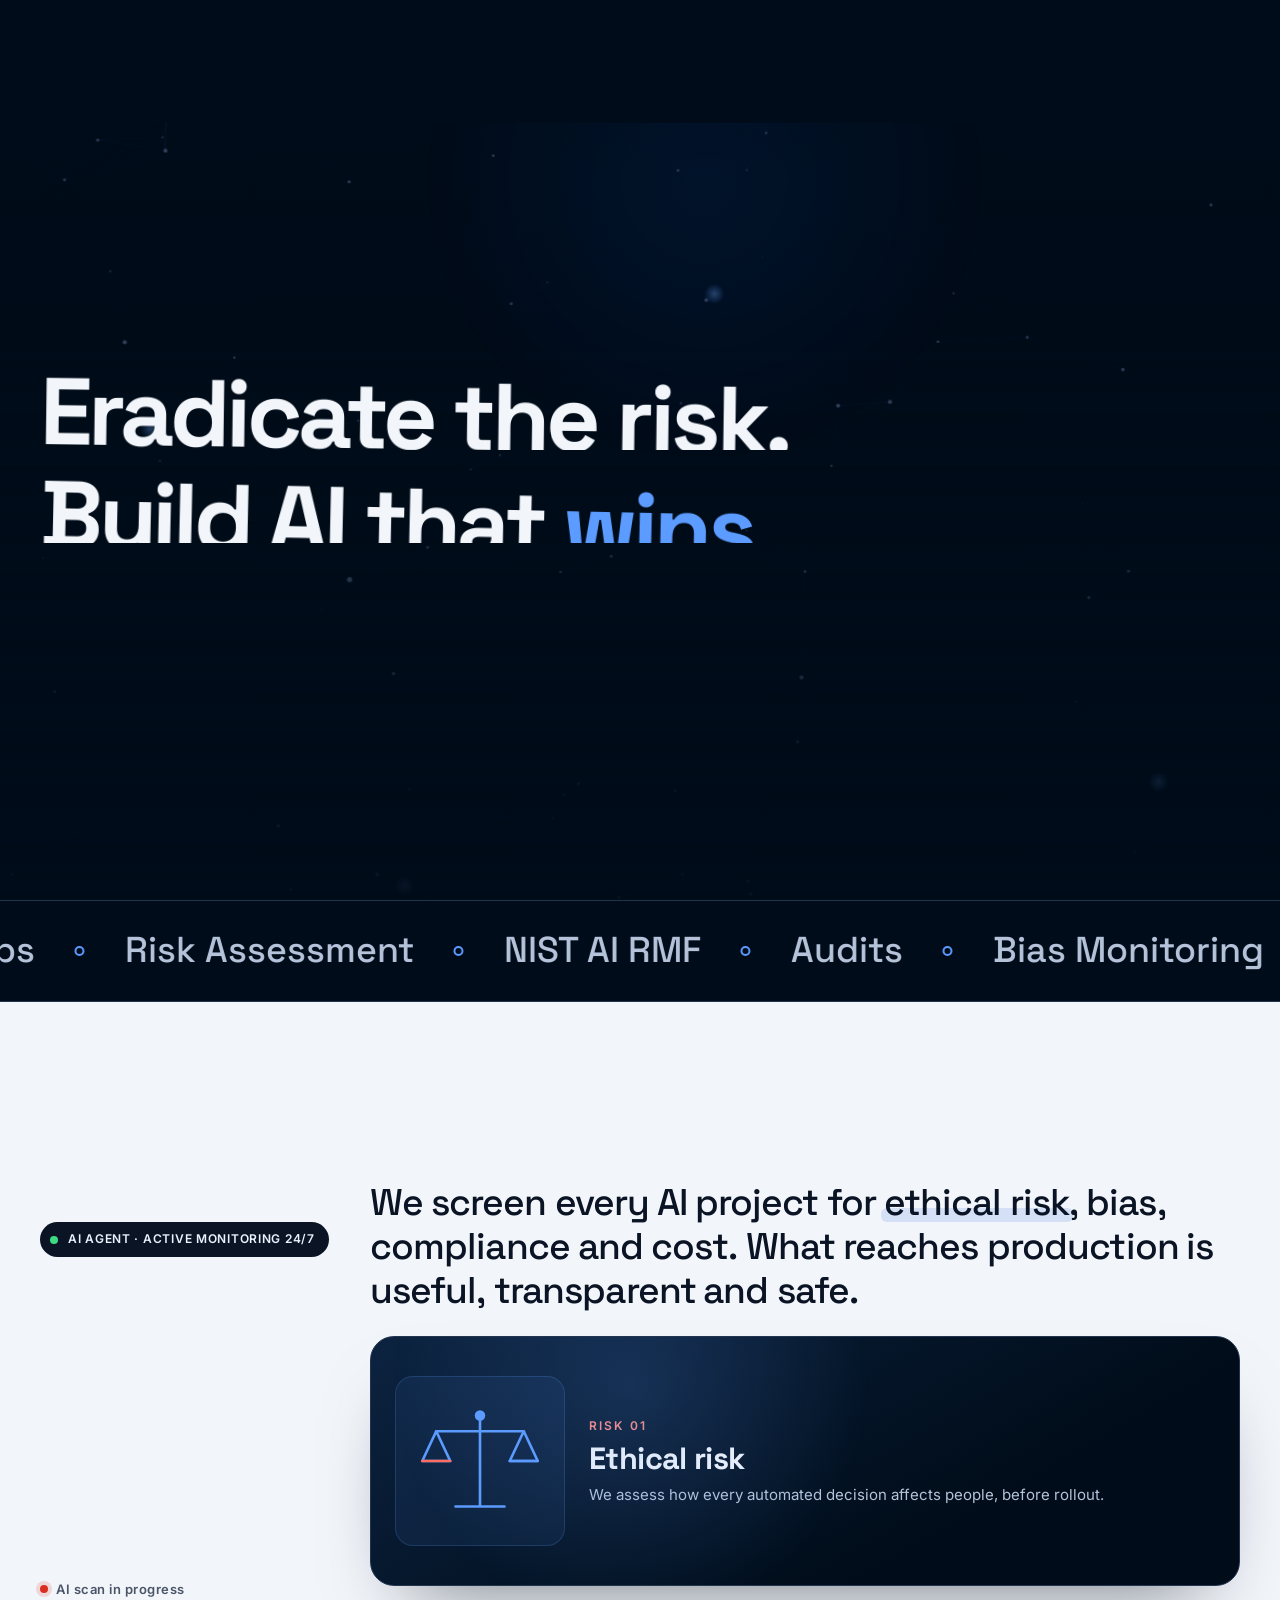
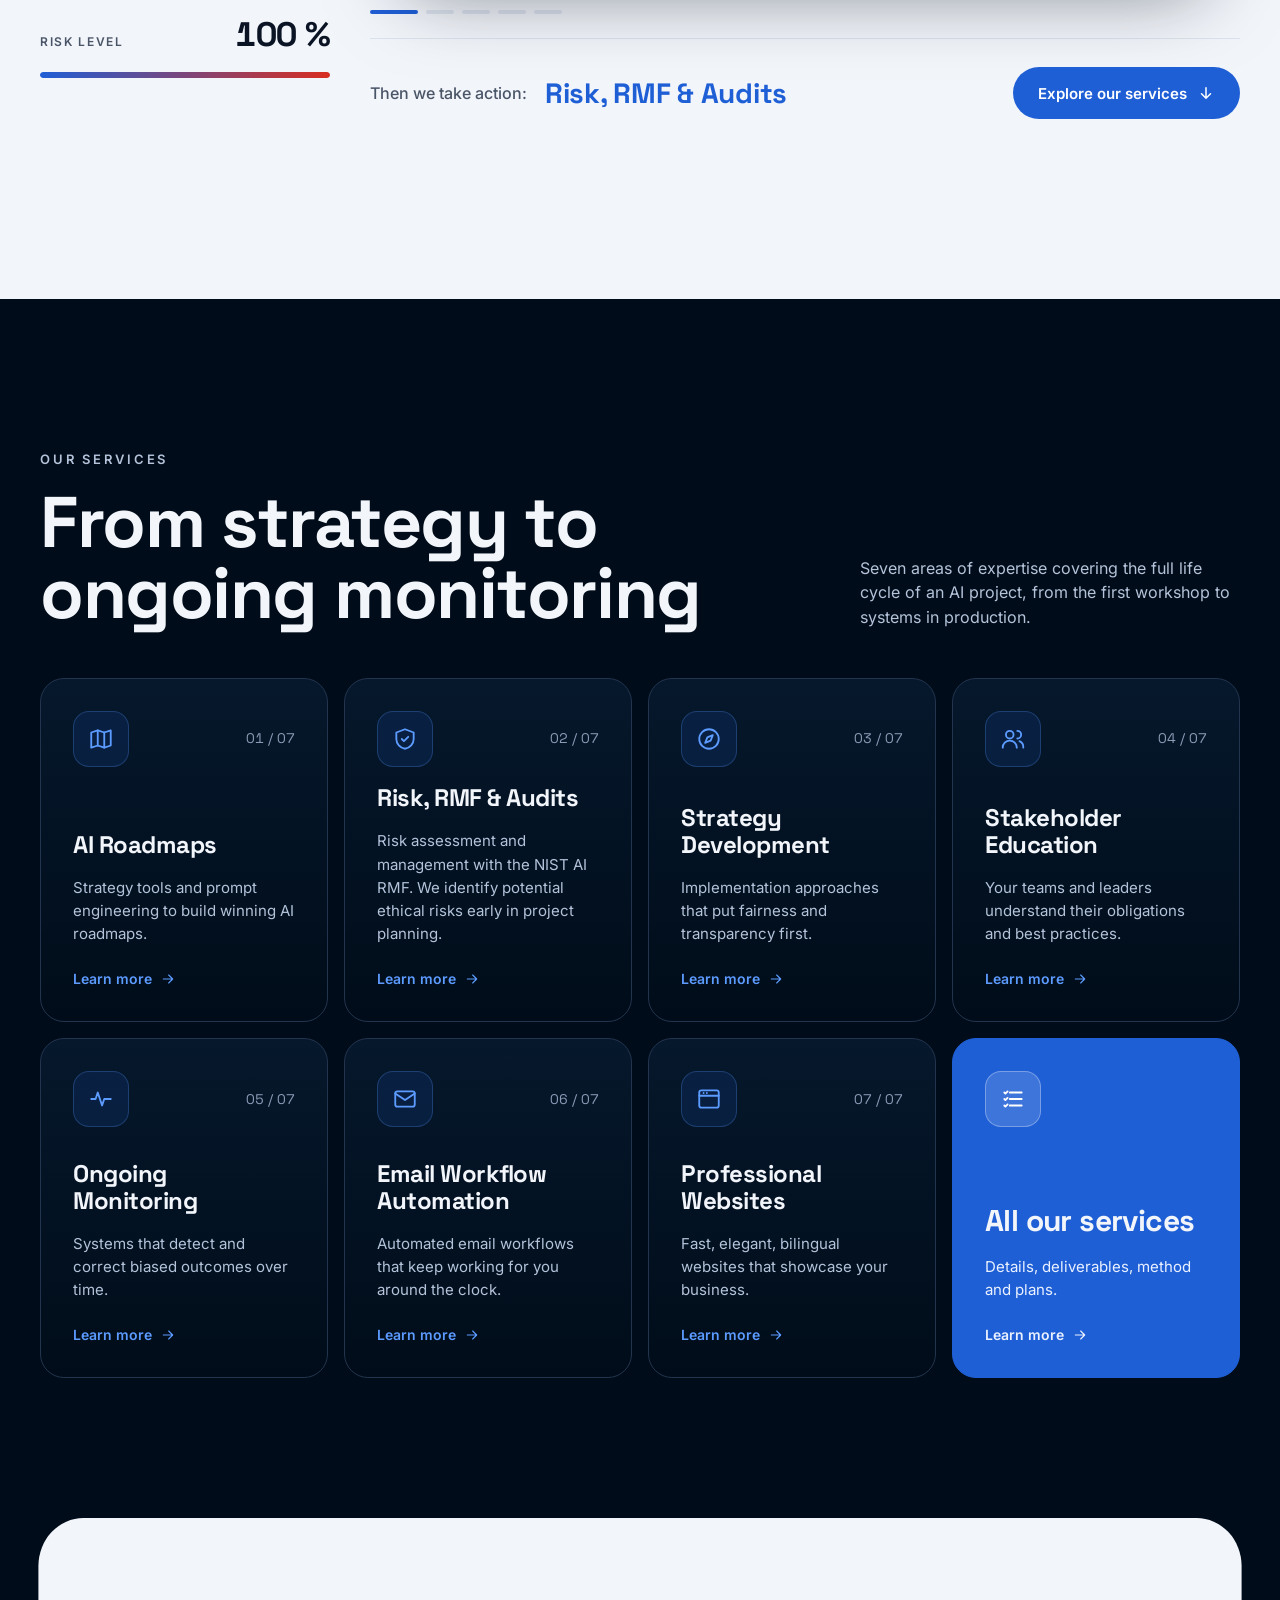
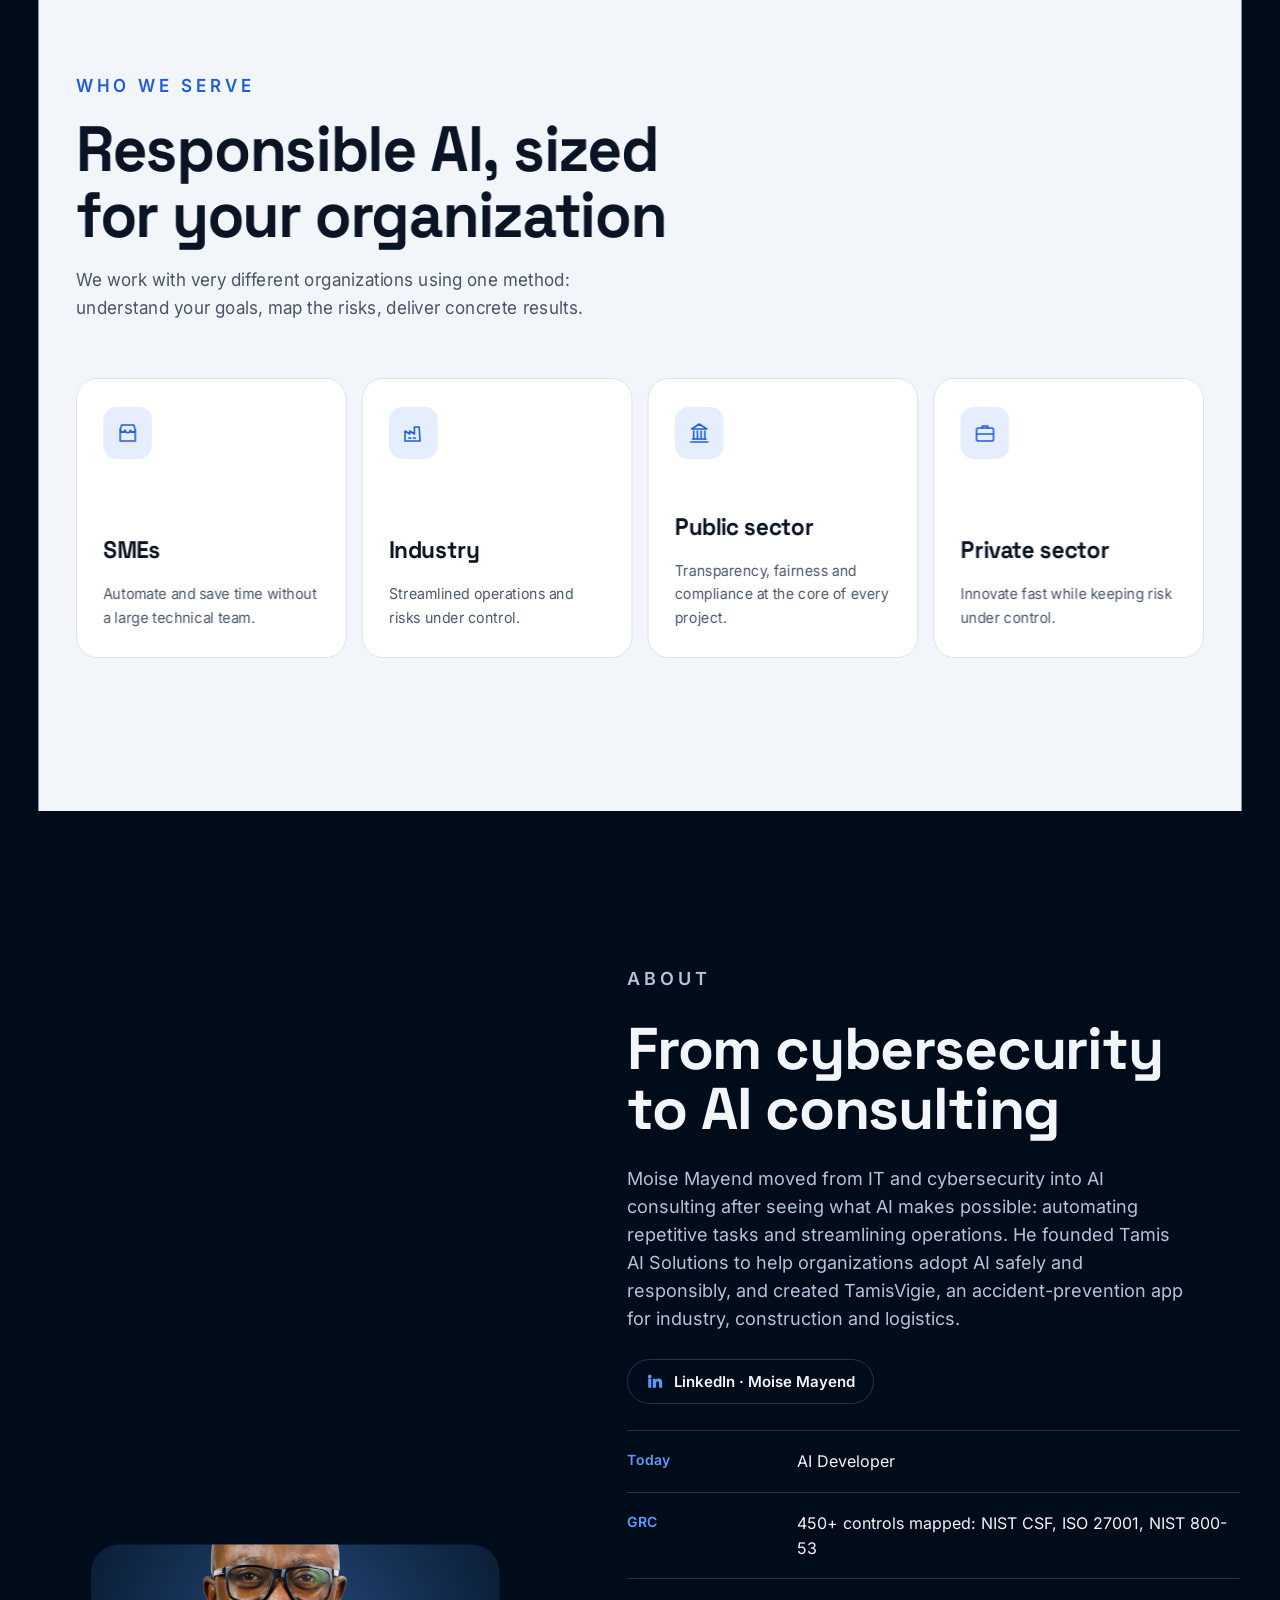
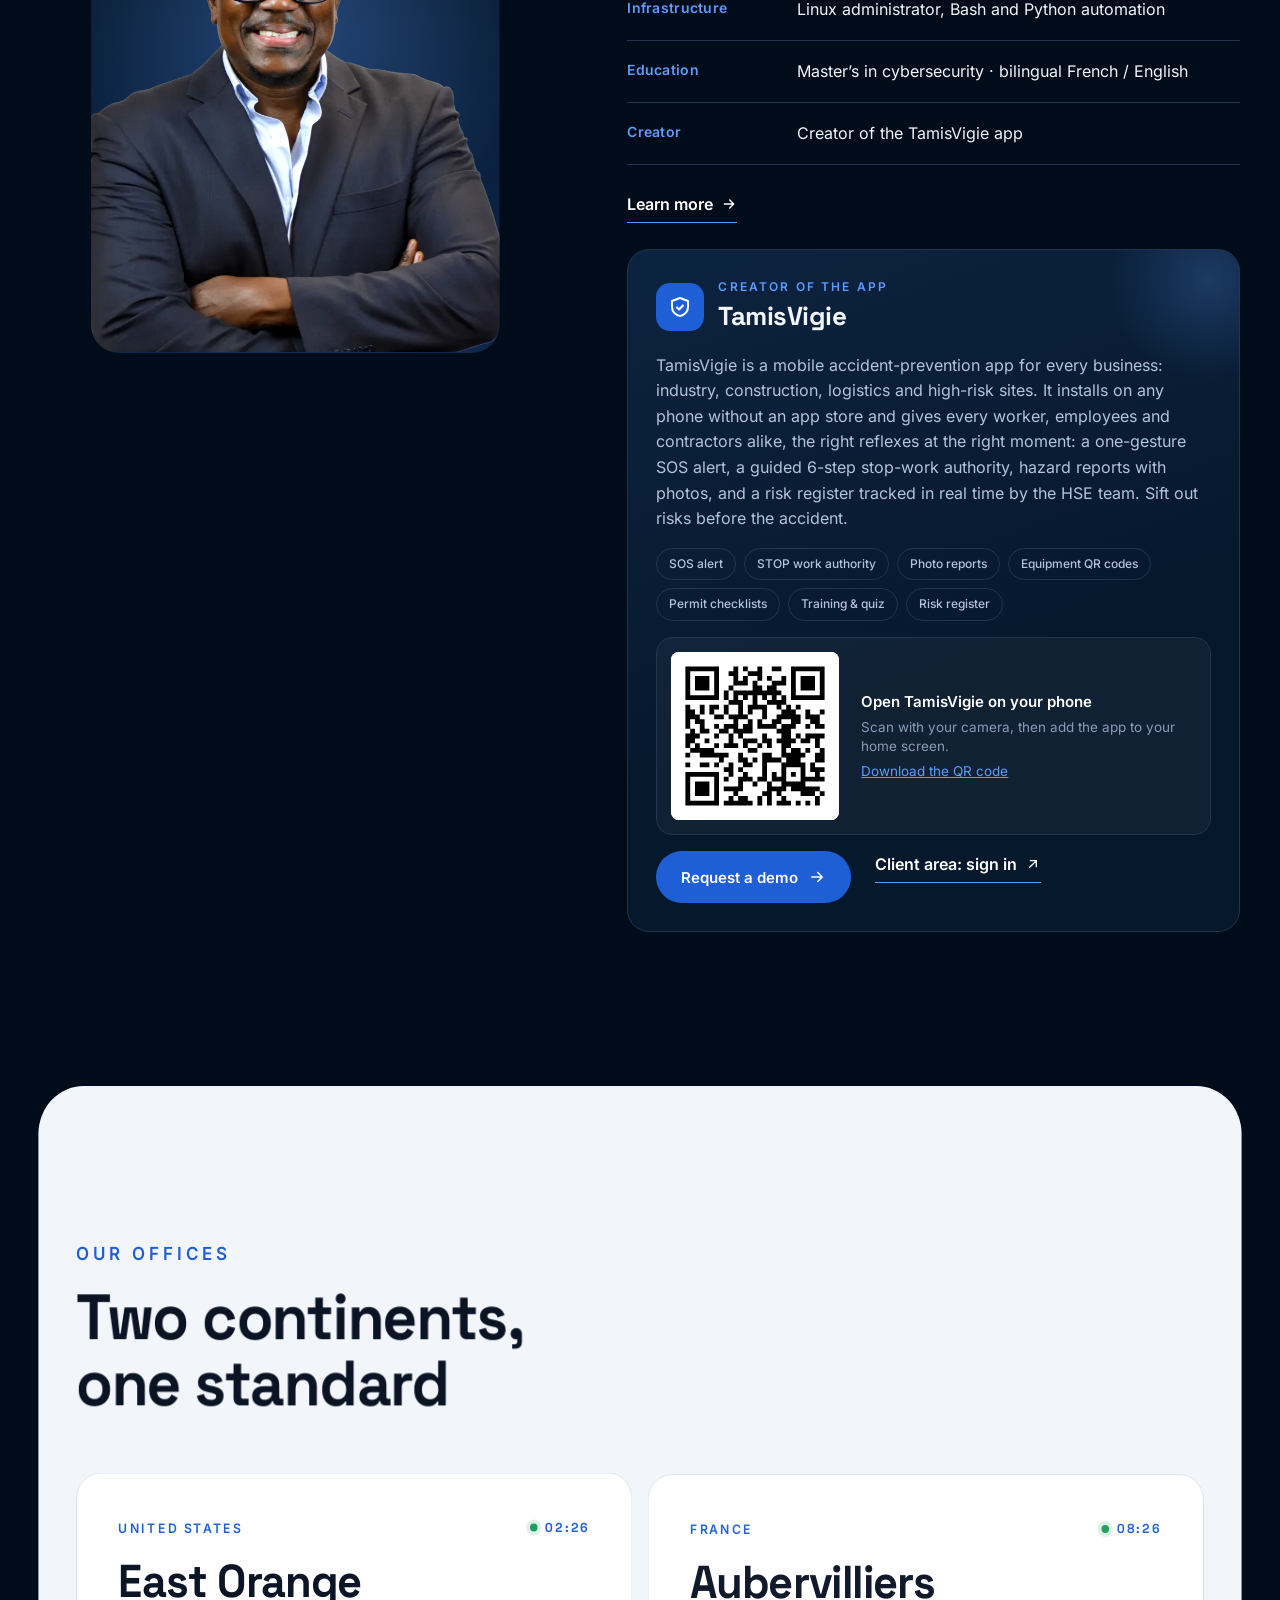
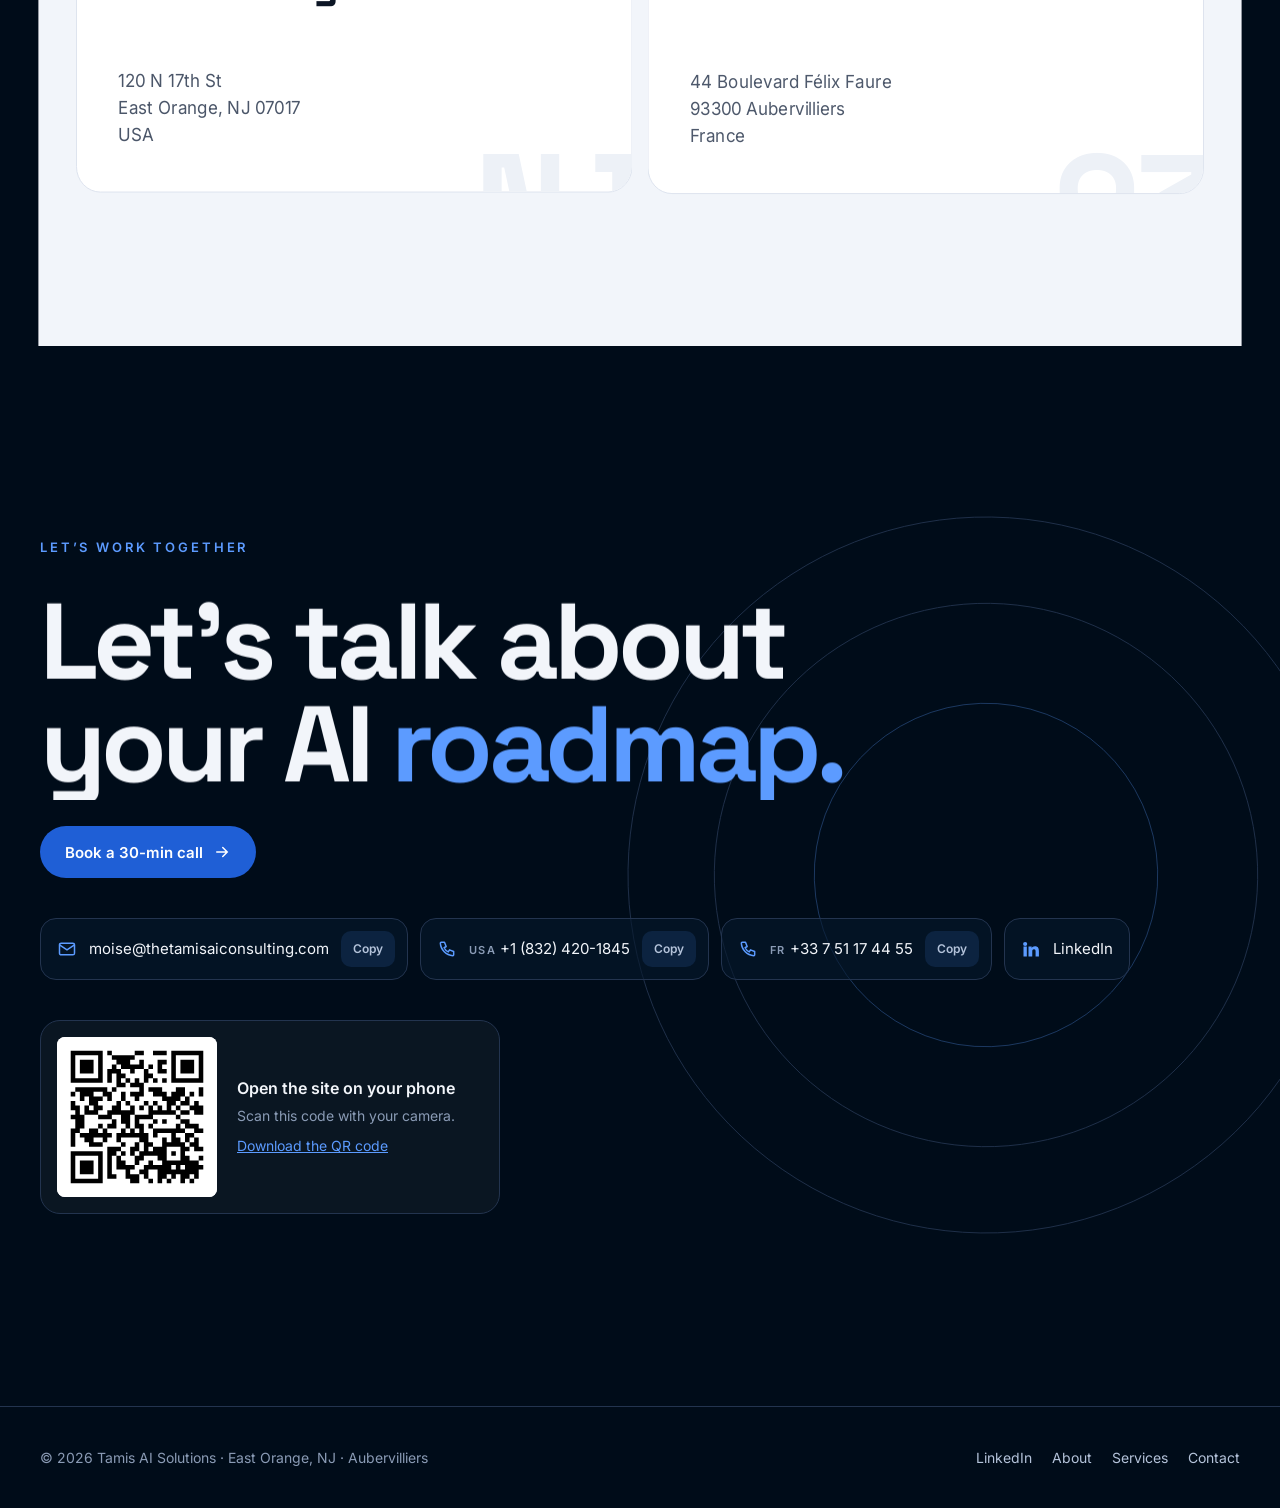
==== commit 9af7ac10: "Cache-bust CSS/JS so visitors get the latest version Co-Authored-By: Claude Opus 5.5 <noreply@anthro" ====
--- a/index.html
+++ b/index.html
@@ -19,7 +19,7 @@
 <link rel="apple-touch-icon" href="assets/mark.webp">
 <link rel="preload" href="assets/fonts/space-grotesk-latin-700-normal.woff2" as="font" type="font/woff2" crossorigin>
 <link rel="preload" href="assets/fonts/inter-latin-400-normal.woff2" as="font" type="font/woff2" crossorigin>
-<link rel="stylesheet" href="assets/site.css">
+<link rel="stylesheet" href="assets/site.css?v=202611241222">
 </head>
 <body>
 <a class="skip" href="#top" data-i18n="skip">Aller au contenu</a>
@@ -246,7 +246,7 @@
 <script src="assets/vendor/gsap.min.js"></script>
 <script src="assets/vendor/ScrollTrigger.min.js"></script>
 <script src="assets/vendor/lenis.min.js"></script>
-<script src="assets/i18n.js"></script>
-<script src="assets/site.js"></script>
+<script src="assets/i18n.js?v=202611241222"></script>
+<script src="assets/site.js?v=202611241222"></script>
 
 </body></html>
--- a/assets/site.css
+++ b/assets/site.css
@@ -652,3 +652,36 @@
 /* QR: bigger, crisp, no extra padding (quiet zone is in the SVG) */
 .tv-qr img,.qr-card img,.qr-way img{padding:0;border-radius:8px;image-rendering:pixelated;image-rendering:crisp-edges}
 .tv-qr{gap:22px}
+
+/* TamisVigie phone mockup v2: mirrors the real home screen, upright, no empty area */
+.phone{width:min(310px,100%);aspect-ratio:9/19.5;padding:12px;border-radius:48px;background:linear-gradient(180deg,#132B4F,#06182C);box-shadow:0 0 0 2px rgba(92,155,255,.18) inset,0 60px 120px -40px rgba(31,95,214,.5)}
+.phone-in{border-radius:38px;padding:10px 12px 0;gap:8px;font-size:11px;position:relative}
+.ph-status{display:flex;align-items:center;justify-content:space-between;padding:0 10px;height:22px;font-size:11px}
+.ph-status b{font-weight:700}
+.ph-island{width:84px;height:22px;border-radius:12px;background:#0B1220;display:block}
+.ph-bat{width:20px;height:10px;border-radius:3px;border:1.5px solid #0F1B2D;position:relative}
+.ph-bat::after{content:"";position:absolute;inset:1.5px 4px 1.5px 1.5px;background:#0F1B2D;border-radius:1px}
+.ph-top{font-size:13px}
+.ph-top i{width:24px;height:24px;border-radius:7px;background:#1A4FE0;display:grid;place-items:center}
+.ph-hello small{display:block;color:#5A6478;font-size:10.5px}
+.ph-h{font-size:16px}
+.ph-sos,.ph-stop{display:flex;align-items:center;gap:10px;border-radius:14px;padding:10px 12px}
+.ph-sos span{width:32px;height:32px;flex:none}
+.ph-sos small,.ph-stop small{display:block;font-weight:500;font-size:10px;opacity:.85}
+.ph-stop{background:#FFF4D6;border:1px solid #F2D27A;color:#3A2A00}
+.ph-stop svg{flex:none}
+.ph-grid{gap:7px}
+.ph-grid div{padding:8px 9px;display:flex;flex-direction:column;gap:1px}
+.ph-grid i{width:26px;height:26px;border-radius:8px;display:grid;place-items:center;margin-bottom:4px}
+.ph-grid i.r{background:#FDE7E5;color:#B42318}.ph-grid i.b{background:#E4ECFF;color:#1A4FE0}.ph-grid i.y{background:#FFF4D6;color:#8A6100}.ph-grid i.g{background:#EEF1F6;color:#0F1B2D}
+.ph-grid b{font-size:11.5px}
+.ph-grid small{font-size:9.5px;color:#5A6478;font-weight:500}
+.ph-lbl{font-family:var(--display);font-weight:700;font-size:11.5px;margin-top:2px}
+.ph-row{padding:8px 10px}
+.ph-row b{flex:none}
+.ph-row small{display:block;color:#5A6478;font-size:9.5px}
+.ph-tabs{margin:auto -12px 0;display:grid;grid-template-columns:repeat(5,1fr);align-items:end;background:#fff;border-top:1px solid #E3E8EF;padding:6px 4px 14px}
+.ph-tabs span{display:flex;flex-direction:column;align-items:center;gap:2px;font-size:8.5px;color:#5A6478;font-weight:600}
+.ph-tabs span.on{color:#1A4FE0}
+.ph-tabs span.sc{width:40px;height:40px;margin:-18px auto 0;border-radius:50%;background:#1A4FE0;color:#fff;display:grid;place-items:center;box-shadow:0 6px 14px rgba(26,79,224,.35)}
+@media (max-width:1000px){.phone{width:min(290px,100%)}}
